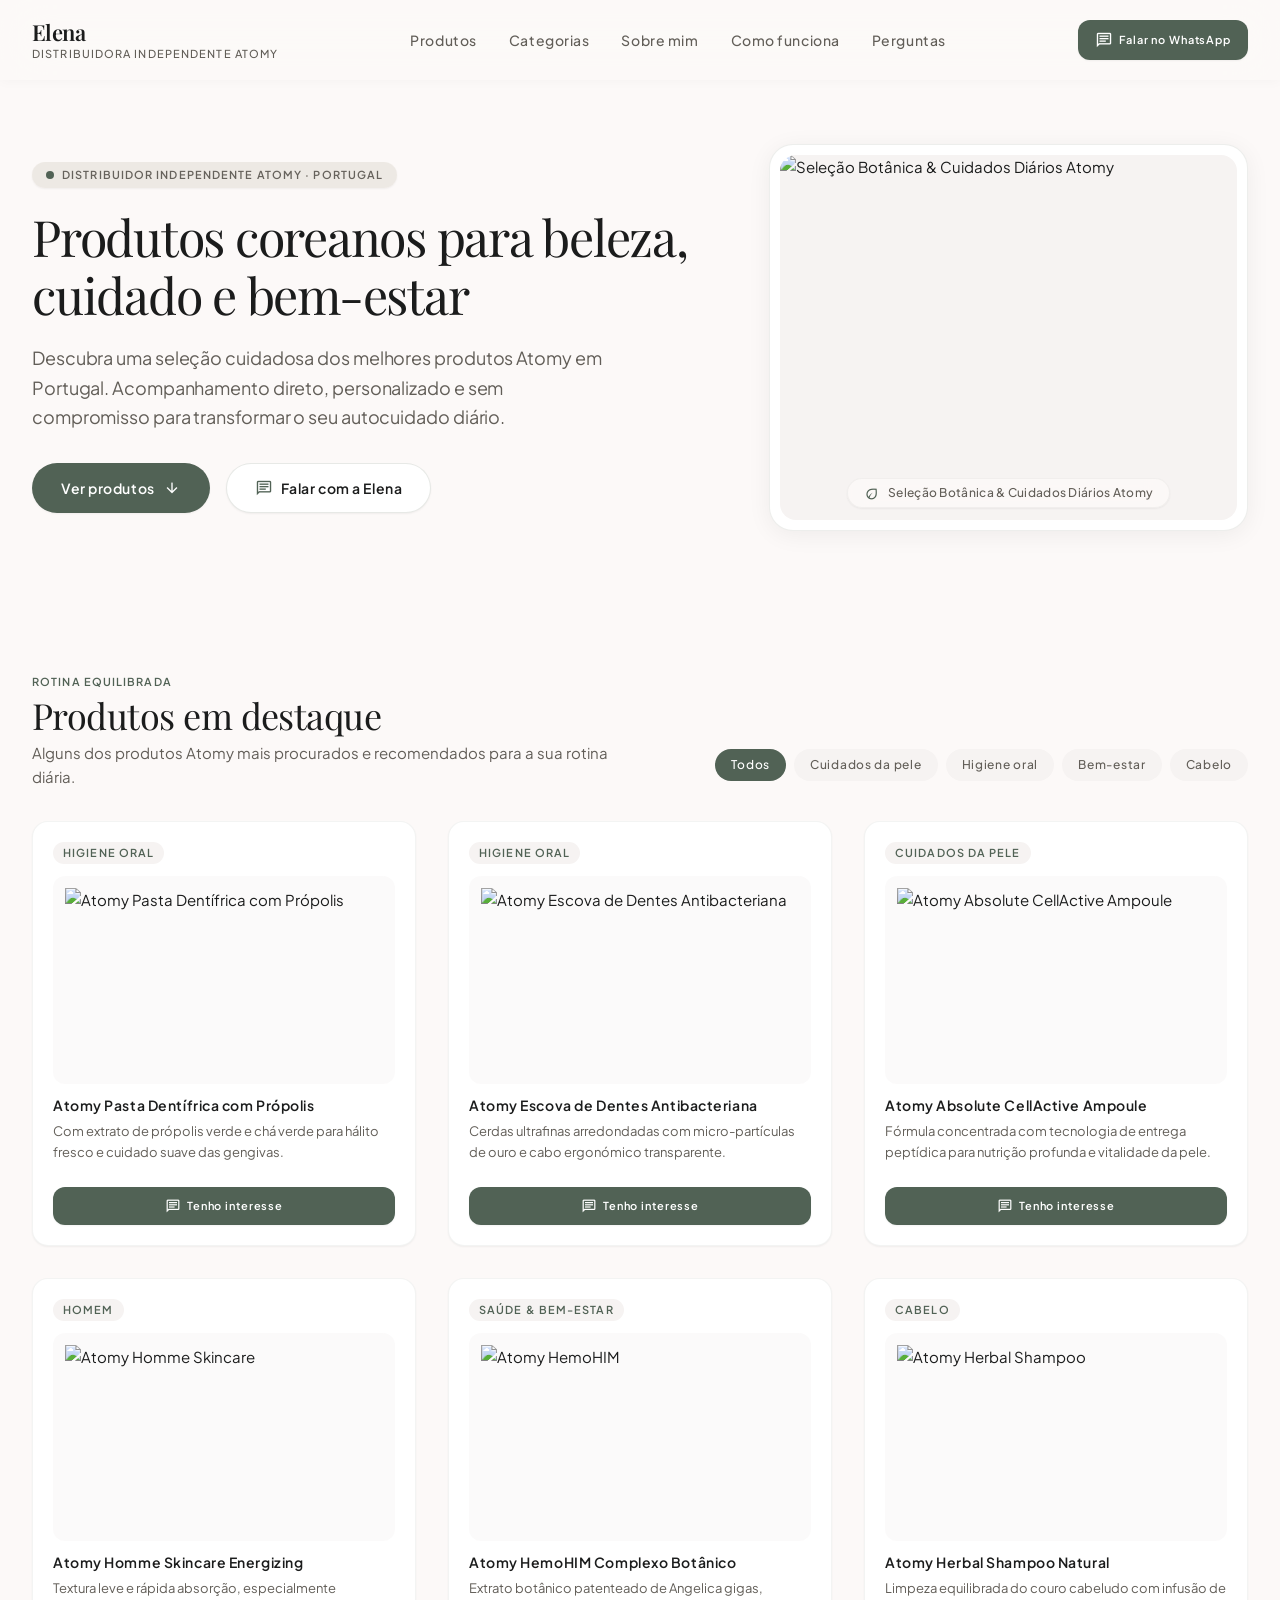
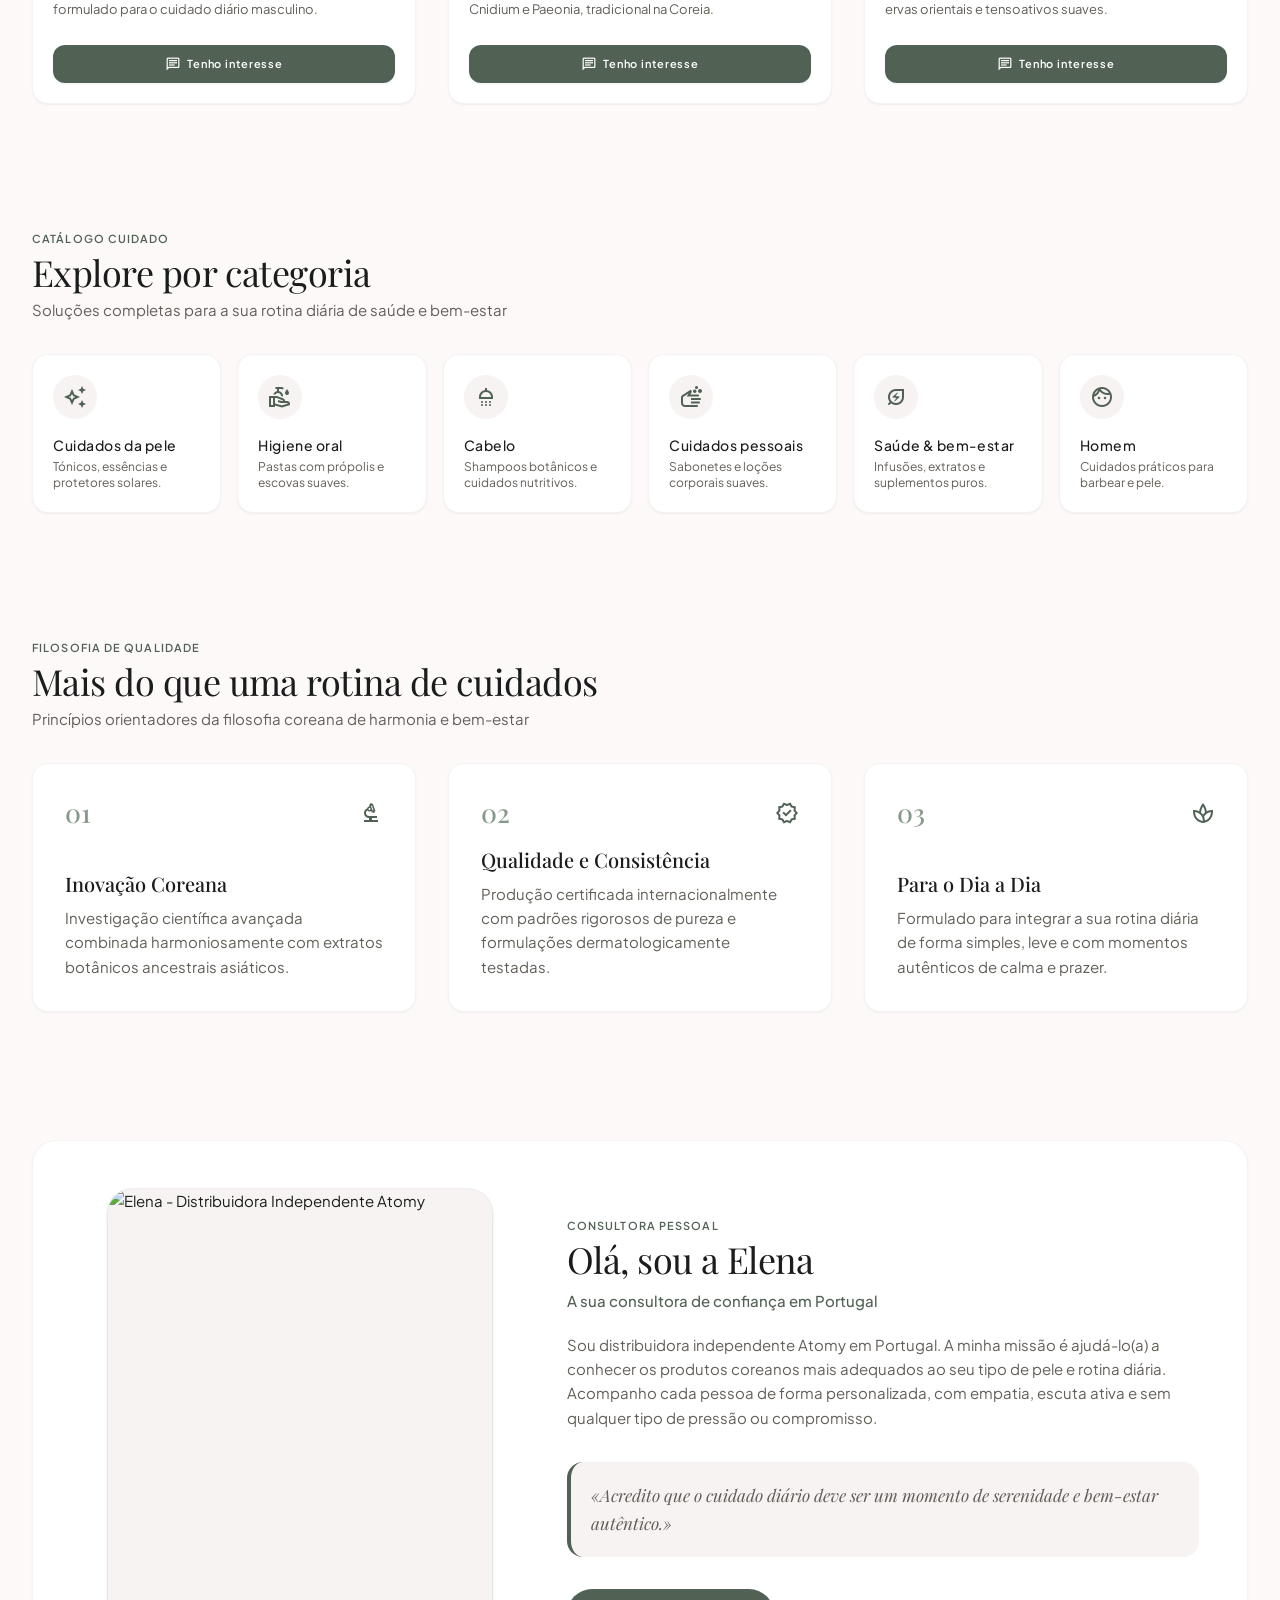
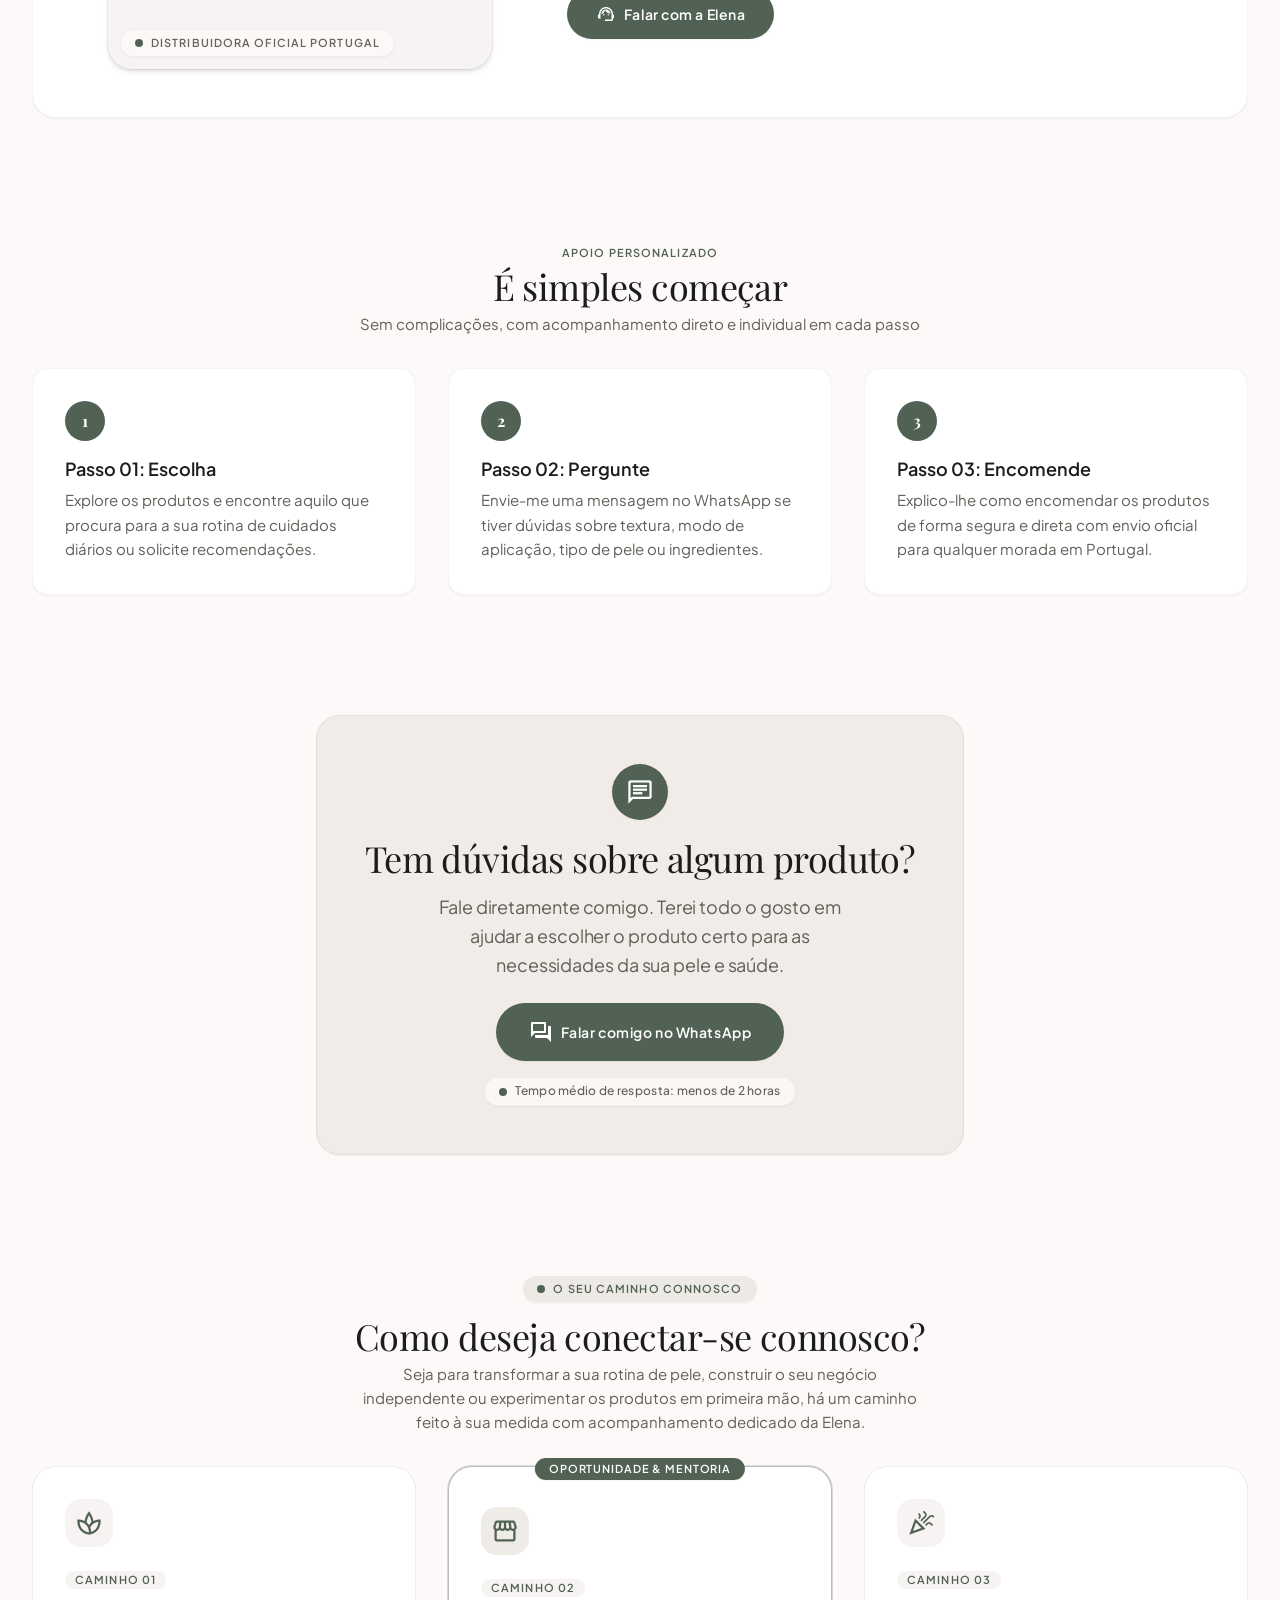
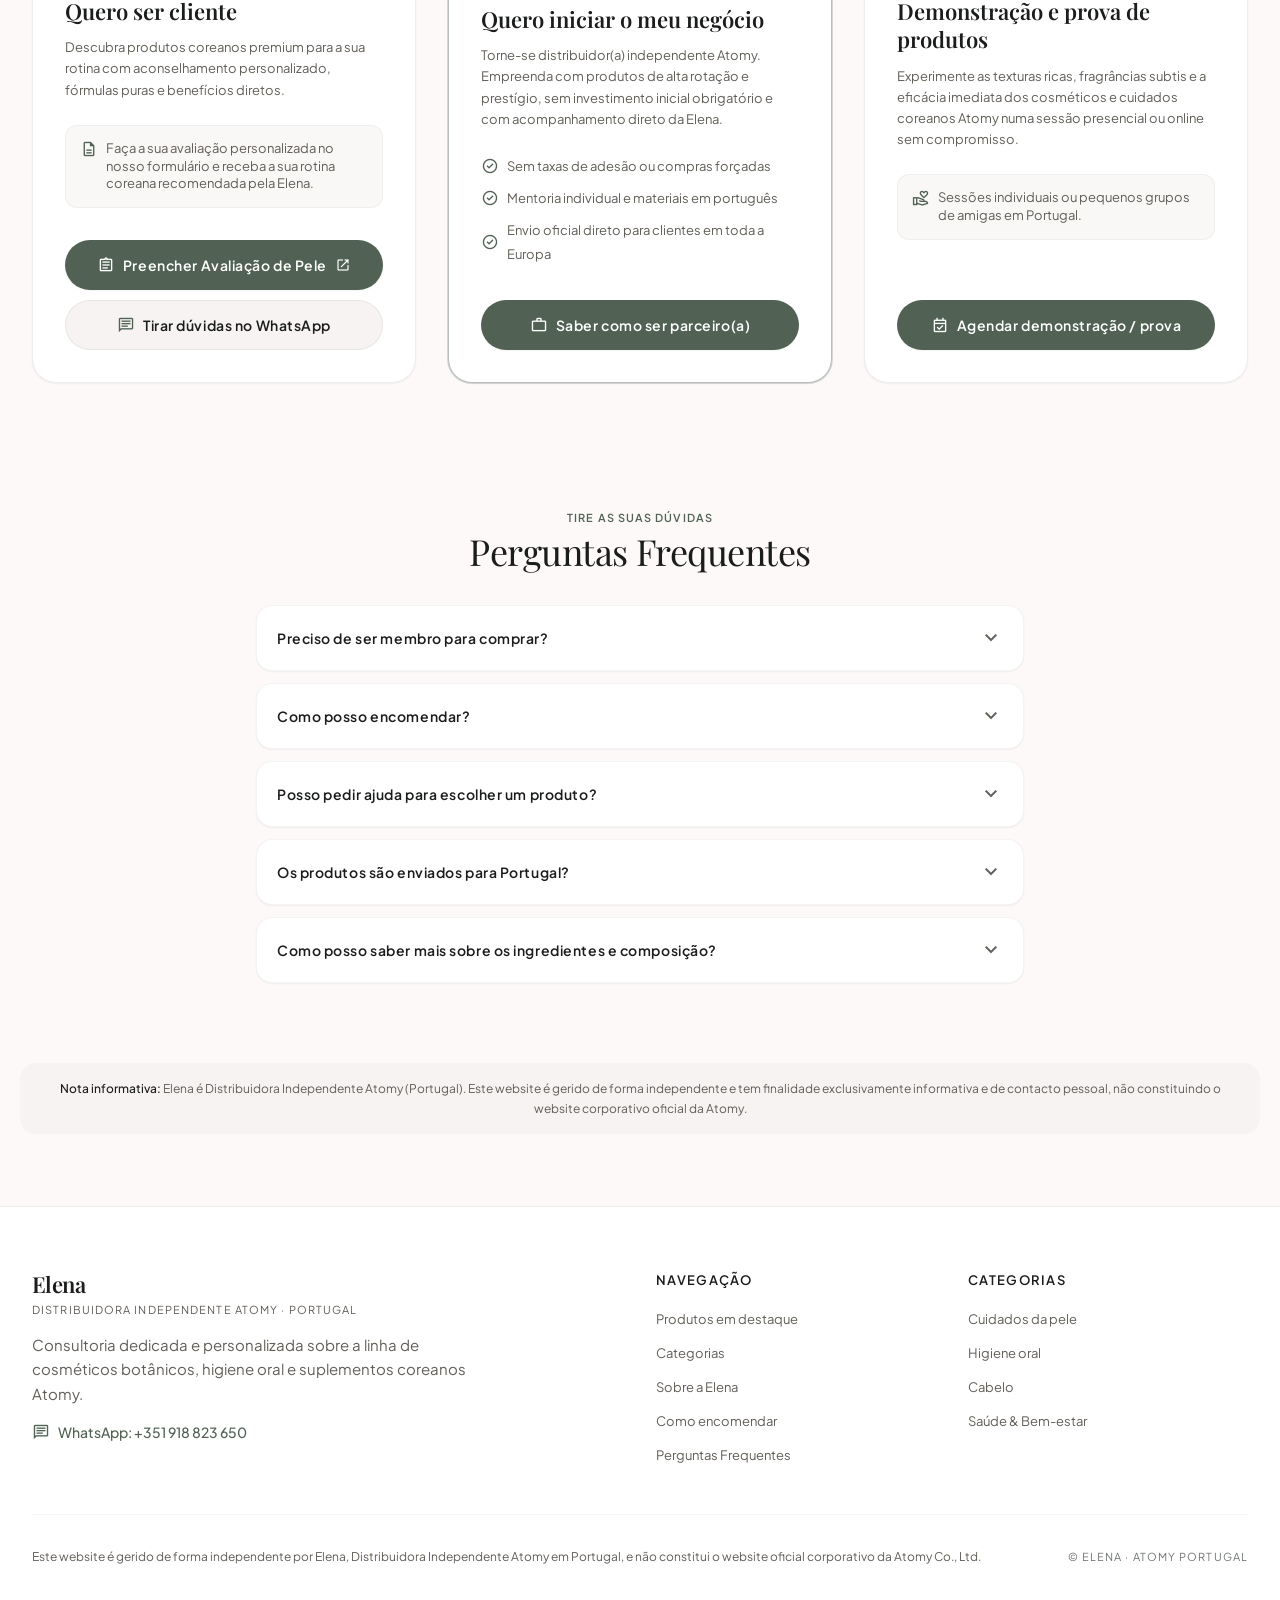
==== index.html @ 568bf14f "Enhance image loading performance by adding loading and decoding attributes to product images" ====
<!DOCTYPE html>
<html lang="pt">
<head>
  <meta charset="utf-8">
  <meta name="viewport" content="width=device-width, initial-scale=1.0, viewport-fit=cover">
  <title>Elena · Distribuidora Independente Atomy Portugal</title>
  <meta name="description" content="Produtos coreanos Atomy em Portugal: beleza, cuidado da pele, higiene oral e bem-estar com acompanhamento pessoal da Elena.">

  <link rel="preconnect" href="https://fonts.googleapis.com">
  <link rel="preconnect" href="https://fonts.gstatic.com" crossorigin>
  <link href="https://fonts.googleapis.com/css2?family=Playfair+Display:ital,wght@0,400;0,500;0,600;1,400&amp;family=Plus+Jakarta+Sans:wght@400;500;600;700&amp;display=swap" rel="stylesheet">
  <link href="https://fonts.googleapis.com/css2?family=Material+Symbols+Outlined:opsz,wght,FILL,GRAD@20..48,100..700,0..1,-50..200" rel="stylesheet">

  <link rel="stylesheet" href="css/styles.css">
</head>
<body>

  <!-- ===================== HEADER ===================== -->
  <header class="site-header pt-safe">
    <div class="site-header__inner">
      <div class="brand">
        <div class="brand__text">
          <span class="brand__name">Elena</span>
          <span class="brand__sub">Distribuidora Independente Atomy</span>
        </div>
      </div>

      <nav class="site-nav" aria-label="Navegação principal">
        <a class="site-nav__link" href="#produtos">Produtos</a>
        <a class="site-nav__link" href="#categorias">Categorias</a>
        <a class="site-nav__link" href="#sobre">Sobre mim</a>
        <a class="site-nav__link" href="#como-funciona">Como funciona</a>
        <a class="site-nav__link" href="#faq">Perguntas</a>
      </nav>

      <div class="header-actions">
        <a class="btn btn--primary btn--sm" data-wa rel="noopener noreferrer" target="_blank" aria-label="WhatsApp Consulta">
          <span class="material-symbols-outlined icon icon--md">chat</span>
          <span class="hide-sm">Falar no WhatsApp</span>
        </a>
      </div>
    </div>
  </header>

  <main class="page">
    <div class="page__body">

      <!-- ===================== HERO ===================== -->
      <section class="section section--hero">
        <div class="hero">
          <div class="hero__content">
            <div class="badge badge--hero">
              <span class="badge__dot badge__dot--pulse"></span>
              <span class="badge__text">Distribuidor Independente Atomy · Portugal</span>
            </div>

            <h1 class="hero__title">Produtos coreanos para beleza, cuidado e bem-estar</h1>

            <p class="hero__lead">Descubra uma seleção cuidadosa dos melhores produtos Atomy em Portugal. Acompanhamento direto, personalizado e sem compromisso para transformar o seu autocuidado diário.</p>

            <div class="hero__actions">
              <a class="btn btn--primary btn--block-sm" href="#produtos">
                <span>Ver produtos</span>
                <span class="material-symbols-outlined icon icon--md">arrow_downward</span>
              </a>
              <a class="btn btn--secondary btn--block-sm" data-wa="Olá Elena, gostaria de saber mais sobre os produtos Atomy." rel="noopener noreferrer" target="_blank">
                <span class="material-symbols-outlined icon icon--md icon--primary">chat</span>
                <span>Falar com a Elena</span>
              </a>
            </div>
          </div>

          <div class="hero__media">
            <div class="hero__frame">
              <div class="hero__image-wrap">
                <img class="hero__img" alt="Seleção Botânica &amp; Cuidados Diários Atomy" src="https://lh3.googleusercontent.com/aida/[base64]" fetchpriority="high" decoding="async">
                <div class="hero__caption">
                  <div class="badge badge--glass badge--px-lg">
                    <span class="badge__text badge__text--plain">
                      <span class="material-symbols-outlined icon icon--sm icon--primary">eco</span>Seleção Botânica &amp; Cuidados Diários Atomy
                    </span>
                  </div>
                </div>
              </div>
            </div>
          </div>
        </div>
      </section>

      <!-- ===================== PRODUTOS EM DESTAQUE ===================== -->
      <section class="section" id="produtos">
        <div class="products__toolbar">
          <div>
            <span class="eyebrow">Rotina Equilibrada</span>
            <h2 class="section-title">Produtos em destaque</h2>
            <p class="section-subtitle">Alguns dos produtos Atomy mais procurados e recomendados para a sua rotina diária.</p>
          </div>
          <div class="filters" role="group" aria-label="Filtrar produtos por categoria">
            <button class="chip is-active" data-filter="all" type="button">Todos</button>
            <button class="chip" data-filter="skincare" type="button">Cuidados da pele</button>
            <button class="chip" data-filter="oral" type="button">Higiene oral</button>
            <button class="chip" data-filter="wellness" type="button">Bem-estar</button>
            <button class="chip" data-filter="hair" type="button">Cabelo</button>
          </div>
        </div>

        <!-- cartões gerados a partir de js/data.js (products) -->
        <div class="products__grid" data-list="products"></div>
      </section>

      <!-- ===================== EXPLORE POR CATEGORIA ===================== -->
      <section class="section" id="categorias">
        <div class="section-header">
          <span class="eyebrow">Catálogo Cuidado</span>
          <h2 class="section-title">Explore por categoria</h2>
          <p class="section-subtitle">Soluções completas para a sua rotina diária de saúde e bem-estar</p>
        </div>

        <div class="categories__grid" data-list="categories"></div>
      </section>

      <!-- ===================== FILOSOFIA DE PRODUTO ===================== -->
      <section class="section">
        <div class="section-header">
          <span class="eyebrow">Filosofia de Qualidade</span>
          <h2 class="section-title">Mais do que uma rotina de cuidados</h2>
          <p class="section-subtitle">Princípios orientadores da filosofia coreana de harmonia e bem-estar</p>
        </div>

        <div class="grid-3" data-list="philosophy"></div>
      </section>

      <!-- ===================== SOBRE A ELENA ===================== -->
      <section class="section" id="sobre">
        <div class="about-card card">
          <div class="about__grid">
            <div class="about__media-col">
              <div class="about__media">
                <img class="about__img" alt="Elena - Distribuidora Independente Atomy" src="https://lh3.googleusercontent.com/aida-public/[base64]" loading="lazy" decoding="async">
                <div class="about__caption">
                  <div class="badge badge--glass">
                    <span class="badge__dot"></span>
                    <span class="badge__text">Distribuidora Oficial Portugal</span>
                  </div>
                </div>
              </div>
            </div>

            <div class="about__content">
              <span class="eyebrow">Consultora Pessoal</span>
              <h2 class="about__name">Olá, sou a Elena</h2>
              <span class="about__role">A sua consultora de confiança em Portugal</span>
              <p class="about__bio">Sou distribuidora independente Atomy em Portugal. A minha missão é ajudá-lo(a) a conhecer os produtos coreanos mais adequados ao seu tipo de pele e rotina diária. Acompanho cada pessoa de forma personalizada, com empatia, escuta ativa e sem qualquer tipo de pressão ou compromisso.</p>

              <div class="about__quote">
                <p>«Acredito que o cuidado diário deve ser um momento de serenidade e bem-estar autêntico.»</p>
              </div>

              <div class="about__actions">
                <a class="btn btn--primary btn--block-sm" data-wa="Olá Elena, gostaria de conversar consigo sobre os produtos Atomy." rel="noopener noreferrer" target="_blank">
                  <span class="material-symbols-outlined icon icon--lg">support_agent</span>
                  <span>Falar com a Elena</span>
                </a>
              </div>
            </div>
          </div>
        </div>
      </section>

      <!-- ===================== COMO FUNCIONA ===================== -->
      <section class="section" id="como-funciona">
        <div class="section-header section-header--center">
          <span class="eyebrow">Apoio Personalizado</span>
          <h2 class="section-title">É simples começar</h2>
          <p class="section-subtitle">Sem complicações, com acompanhamento direto e individual em cada passo</p>
        </div>

        <div class="grid-3" data-list="steps"></div>
      </section>

      <!-- ===================== CTA WHATSAPP ===================== -->
      <section class="section section--cta">
        <div class="cta-card">
          <div class="cta-card__icon"><span class="material-symbols-outlined icon icon--2xl">chat</span></div>
          <h2 class="cta-card__title">Tem dúvidas sobre algum produto?</h2>
          <p class="cta-card__text">Fale diretamente comigo. Terei todo o gosto em ajudar a escolher o produto certo para as necessidades da sua pele e saúde.</p>
          <a class="btn btn--primary btn--lg btn--block-sm cta-card__action" data-wa="Olá Elena, tenho algumas dúvidas sobre os produtos Atomy." rel="noopener noreferrer" target="_blank">
            <span class="material-symbols-outlined icon icon--xl">forum</span>
            <span>Falar comigo no WhatsApp</span>
          </a>
          <div class="badge badge--glass">
            <span class="badge__dot"></span>
            <span class="badge__text badge__text--plain">Tempo médio de resposta: menos de 2 horas</span>
          </div>
        </div>
      </section>

      <!-- ===================== O SEU CAMINHO ===================== -->
      <section class="section" id="caminhos">
        <div class="section-header section-header--center">
          <div class="badge badge--heading badge--primary-text">
            <span class="badge__dot"></span>
            <span class="badge__text">O Seu Caminho Connosco</span>
          </div>
          <h2 class="section-title">Como deseja conectar-se connosco?</h2>
          <p class="section-subtitle">Seja para transformar a sua rotina de pele, construir o seu negócio independente ou experimentar os produtos em primeira mão, há um caminho feito à sua medida com acompanhamento dedicado da Elena.</p>
        </div>

        <div class="grid-3">
          <!-- Caminho 01 -->
          <div class="path-card card">
            <div class="path-card__body">
              <div class="path-card__icon"><span class="material-symbols-outlined icon icon--2xl">spa</span></div>
              <div class="path-card__label"><span>Caminho 01</span></div>
              <h3 class="path-card__title">Quero ser cliente</h3>
              <p class="path-card__desc">Descubra produtos coreanos premium para a sua rotina com aconselhamento personalizado, fórmulas puras e benefícios diretos.</p>
              <div class="path-card__note">
                <p>
                  <span class="material-symbols-outlined icon icon--md icon--primary">description</span>
                  <span>Faça a sua avaliação personalizada no nosso formulário e receba a sua rotina coreana recomendada pela Elena.</span>
                </p>
              </div>
            </div>
            <div class="path-card__actions">
              <a class="btn btn--primary btn--block" href="https://docs.google.com/forms/d/e/1FAIpQLSf6engnh0fewnN0V7FlBbO9dxhaHpAmWq1UK7JElDX5TDmpHg/viewform?usp=dialog" rel="noopener noreferrer" target="_blank">
                <span class="material-symbols-outlined icon icon--md">assignment</span>
                <span>Preencher Avaliação de Pele</span>
                <span class="material-symbols-outlined icon icon--sm">open_in_new</span>
              </a>
              <a class="btn btn--soft btn--block" data-wa="Olá Elena, gostaria de tirar dúvidas sobre a avaliação de pele e produtos Atomy." rel="noopener noreferrer" target="_blank">
                <span class="material-symbols-outlined icon icon--md icon--primary">chat</span>
                <span>Tirar dúvidas no WhatsApp</span>
              </a>
            </div>
          </div>

          <!-- Caminho 02 -->
          <div class="path-card path-card--featured card">
            <div class="path-card__ribbon"><span>Oportunidade &amp; Mentoria</span></div>
            <div class="path-card__body">
              <div class="path-card__icon"><span class="material-symbols-outlined icon icon--2xl">storefront</span></div>
              <div class="path-card__label"><span>Caminho 02</span></div>
              <h3 class="path-card__title">Quero iniciar o meu negócio</h3>
              <p class="path-card__desc">Torne-se distribuidor(a) independente Atomy. Empreenda com produtos de alta rotação e prestígio, sem investimento inicial obrigatório e com acompanhamento direto da Elena.</p>
              <ul class="path-card__list">
                <li><span class="material-symbols-outlined icon icon--md icon--primary">check_circle</span><span>Sem taxas de adesão ou compras forçadas</span></li>
                <li><span class="material-symbols-outlined icon icon--md icon--primary">check_circle</span><span>Mentoria individual e materiais em português</span></li>
                <li><span class="material-symbols-outlined icon icon--md icon--primary">check_circle</span><span>Envio oficial direto para clientes em toda a Europa</span></li>
              </ul>
            </div>
            <div class="path-card__actions">
              <a class="btn btn--primary btn--block" data-wa="Olá Elena, tenho interesse em saber como iniciar o meu negócio como parceiro(a) independente Atomy." rel="noopener noreferrer" target="_blank">
                <span class="material-symbols-outlined icon icon--md">work</span>
                <span>Saber como ser parceiro(a)</span>
              </a>
            </div>
          </div>

          <!-- Caminho 03 -->
          <div class="path-card card">
            <div class="path-card__body">
              <div class="path-card__icon"><span class="material-symbols-outlined icon icon--2xl">celebration</span></div>
              <div class="path-card__label"><span>Caminho 03</span></div>
              <h3 class="path-card__title">Demonstração e prova de produtos</h3>
              <p class="path-card__desc">Experimente as texturas ricas, fragrâncias subtis e a eficácia imediata dos cosméticos e cuidados coreanos Atomy numa sessão presencial ou online sem compromisso.</p>
              <div class="path-card__note">
                <p>
                  <span class="material-symbols-outlined icon icon--md icon--primary">volunteer_activism</span>
                  <span>Sessões individuais ou pequenos grupos de amigas em Portugal.</span>
                </p>
              </div>
            </div>
            <div class="path-card__actions">
              <a class="btn btn--primary btn--block" data-wa="Olá Elena, gostaria de agendar uma demonstração/prova de produtos Atomy." rel="noopener noreferrer" target="_blank">
                <span class="material-symbols-outlined icon icon--md">event_available</span>
                <span>Agendar demonstração / prova</span>
              </a>
            </div>
          </div>
        </div>
      </section>

      <!-- ===================== PERGUNTAS FREQUENTES ===================== -->
      <section class="section section--faq" id="faq">
        <div class="faq-inner">
          <div class="section-header section-header--center">
            <span class="eyebrow">Tire as suas Dúvidas</span>
            <h2 class="section-title">Perguntas Frequentes</h2>
          </div>

          <!-- perguntas geradas a partir de js/data.js (faqs) -->
          <div class="faq-list" data-list="faqs"></div>
        </div>
      </section>

      <!-- ===================== NOTA LEGAL ===================== -->
      <section class="section--disclaimer">
        <div class="disclaimer">
          <p><strong>Nota informativa:</strong> Elena é Distribuidora Independente Atomy (Portugal). Este website é gerido de forma independente e tem finalidade exclusivamente informativa e de contacto pessoal, não constituindo o website corporativo oficial da Atomy.</p>
        </div>
      </section>

    </div>

    <!-- ===================== FOOTER ===================== -->
    <footer class="site-footer">
      <div class="site-footer__inner">
        <div class="footer__grid">
          <div class="footer__brand">
            <span class="footer__name">Elena</span>
            <span class="footer__tag">Distribuidora Independente Atomy · Portugal</span>
            <p class="footer__about">Consultoria dedicada e personalizada sobre a linha de cosméticos botânicos, higiene oral e suplementos coreanos Atomy.</p>
            <a class="footer__whatsapp" data-wa rel="noopener noreferrer" target="_blank">
              <span class="material-symbols-outlined icon icon--md">chat</span>
              <span>WhatsApp: <span data-phone></span></span>
            </a>
          </div>

          <div>
            <h4 class="footer__col-title">Navegação</h4>
            <ul class="footer__links">
              <li><a href="#produtos">Produtos em destaque</a></li>
              <li><a href="#categorias">Categorias</a></li>
              <li><a href="#sobre">Sobre a Elena</a></li>
              <li><a href="#como-funciona">Como encomendar</a></li>
              <li><a href="#faq">Perguntas Frequentes</a></li>
            </ul>
          </div>

          <div>
            <h4 class="footer__col-title">Categorias</h4>
            <ul class="footer__links">
              <li><a href="#produtos">Cuidados da pele</a></li>
              <li><a href="#produtos">Higiene oral</a></li>
              <li><a href="#produtos">Cabelo</a></li>
              <li><a href="#produtos">Saúde &amp; Bem-estar</a></li>
            </ul>
          </div>
        </div>

        <div class="footer__bottom">
          <p class="footer__legal">Este website é gerido de forma independente por Elena, Distribuidora Independente Atomy em Portugal, e não constitui o website oficial corporativo da Atomy Co., Ltd.</p>
          <p class="footer__copyright">© Elena · Atomy Portugal</p>
        </div>
      </div>
    </footer>
  </main>

  <script src="js/data.js"></script>
  <script src="js/render.js"></script>
</body>
</html>
---- css/styles.css ----
/* ==========================================================================
   Elena · Atomy landing page — all styles.
   Tokens · base/reset · layout · components · sections.
   Uses native CSS nesting: child rules are descendants of their block, and
   `&` refers to the block itself (states, media overrides).
   ========================================================================== */

/* ==========================================================================
   1. Tokens
   ========================================================================== */
:root {
  /* Colors */
  --surface: #fcf9f8;
  --surface-container-lowest: #ffffff;
  --surface-container-low: #f6f3f2;
  --surface-container-high: #eae7e7;
  --on-surface: #1b1c1c;
  --outline: #737873;
  --outline-variant: #c3c8c1;

  --primary: #516255;
  --on-primary: #ffffff;
  --primary-container: #87998a;
  --primary-fixed: #d4e7d6;
  --on-primary-fixed: #0f1f14;

  --secondary: #625e58;
  --on-secondary-container: #66625c;
  --secondary-container: #e5dfd7;

  /* Borders: soft = card outlines, base = frames, strong = inputs/buttons */
  --border-soft: 1px solid color-mix(in srgb, var(--outline-variant) 20%, transparent);
  --border: 1px solid color-mix(in srgb, var(--outline-variant) 30%, transparent);
  --border-strong: 1px solid color-mix(in srgb, var(--outline-variant) 40%, transparent);

  /* Fonts */
  --font-headline: "Playfair Display", ui-serif, Georgia, serif;
  --font-body: "Plus Jakarta Sans", ui-sans-serif, system-ui, sans-serif;

  /* Type scale (font shorthand: weight size/line-height family) */
  --type-headline-lg: 400 36px/44px var(--font-headline);
  --type-headline-md: 500 26px/34px var(--font-headline);
  --type-headline-sm: 500 20px/28px var(--font-headline);
  --type-body-lg: 400 18px/28px var(--font-body);
  --type-body-md: 400 15px/24px var(--font-body);
  --type-body-sm: 400 13px/20px var(--font-body);
  --type-label-lg: 600 14px/20px var(--font-body);
  --type-label-md: 500 12px/16px var(--font-body);
  --type-label-sm: 600 11px/14px var(--font-body);

  /* Spacing */
  --space-xs: 0.25rem;
  --space-sm: 0.5rem;
  --space-md: 1rem;
  --space-xl: 3rem;
  --gutter: 1.5rem;
  --gutter-mobile: 1rem;
  --margin-mobile: 1.25rem;

  /* Radii */
  --radius-md: 0.75rem;
  --radius-lg: 1rem;
  --radius-xl: 1.5rem;
  --radius-full: 9999px;

  /* Elevation */
  --shadow-sm: 0 1px 2px 0 rgb(0 0 0 / 0.05);
  --shadow-md: 0 4px 6px -1px rgb(0 0 0 / 0.1), 0 2px 4px -2px rgb(0 0 0 / 0.1);
  --shadow-header: 0 1px 12px rgb(0 0 0 / 0.03);
  --shadow-media: 0 4px 24px rgb(0 0 0 / 0.06);

  /* Layout */
  --container-max: 80rem;
  --header-height: 5rem;
}

/* ==========================================================================
   2. Base / reset
   ========================================================================== */
*,
*::before,
*::after {
  box-sizing: border-box;
  border-width: 0;
  border-style: solid;
  border-color: currentColor;
}

html {
  height: 100%;
  -webkit-text-size-adjust: 100%;
  font-family: var(--font-body);
  line-height: 1.5;
  -webkit-tap-highlight-color: transparent;
}

body {
  width: 100%;
  min-height: 100%;
  margin: 0;
  display: flex;
  flex-direction: column;
  background-color: var(--surface);
  color: var(--on-surface);
  font: var(--type-body-md);
  -webkit-font-smoothing: antialiased;
  -moz-osx-font-smoothing: grayscale;
  overscroll-behavior-y: none;

  ::selection {
    background-color: var(--primary-fixed);
    color: var(--on-primary-fixed);
  }
}

h1, h2, h3, h4, h5, h6 {
  margin: 0;
  font-size: inherit;
  font-weight: inherit;
  line-height: inherit;
}

p, figure, blockquote, dl, dd, ul, ol {
  margin: 0;
}

ul, ol {
  padding: 0;
  list-style: none;
}

img, svg, video {
  display: block;
  max-width: 100%;
  height: auto;
}

a {
  color: inherit;
  text-decoration: none;
}

button, input, select, textarea {
  margin: 0;
  font: inherit;
  color: inherit;
}

button {
  padding: 0;
  background: transparent;
  border: 0;
  cursor: pointer;
}

summary {
  list-style: none;

  &::-webkit-details-marker {
    display: none;
  }
}

[hidden] {
  display: none !important;
}

::-webkit-scrollbar {
  display: none;
}

.pt-safe {
  padding-top: env(safe-area-inset-top, 0px);
}

.sr-only {
  position: absolute;
  width: 1px;
  height: 1px;
  padding: 0;
  margin: -1px;
  overflow: hidden;
  clip: rect(0, 0, 0, 0);
  white-space: nowrap;
  border: 0;
}

:focus-visible {
  outline: 2px solid var(--primary);
  outline-offset: 2px;
}

@media (prefers-reduced-motion: reduce) {
  *,
  *::before,
  *::after {
    animation-duration: 0.001ms !important;
    animation-iteration-count: 1 !important;
    transition-duration: 0.001ms !important;
  }
}

/* ==========================================================================
   3. Shared card surface
   Components (`product-card`, `category-card`, …) add their own padding,
   radius or layout and inherit border, background and shadow from here.
   ========================================================================== */
.card {
  padding: 1.5rem;
  border: var(--border-soft);
  border-radius: var(--radius-lg);
  background-color: var(--surface-container-lowest);
  box-shadow: var(--shadow-sm);
}

/* ==========================================================================
   4. Page shell
   ========================================================================== */
.page {
  position: relative;
  display: flex;
  flex: 1;
  flex-direction: column;
  width: 100%;
  padding-top: var(--header-height);
  background-color: var(--surface);
}

.page__body {
  display: flex;
  flex-direction: column;
  width: 100%;
  color: var(--on-surface);
}

.section {
  display: flex;
  flex-direction: column;
  width: 100%;
  max-width: var(--container-max);
  margin-inline: auto;
  padding-inline: var(--gutter-mobile);
  padding-block: var(--space-xl);

  @media (min-width: 640px) {
    padding-inline: var(--gutter);
  }

  @media (min-width: 768px) {
    padding-block: 4rem;
  }

  @media (min-width: 1024px) {
    padding-inline: 2rem;
  }
}

.section--hero {
  padding-top: 2rem;

  @media (min-width: 768px) {
    padding-top: 4rem;
    padding-bottom: 5rem;
  }
}

.section--cta,
.section--faq {
  padding-block: 2.5rem;

  @media (min-width: 768px) {
    padding-block: 3.5rem;
  }
}

.section--faq {
  @media (min-width: 768px) {
    padding-block: 4rem;
  }
}

.section--disclaimer {
  display: block;
  max-width: none;
  padding: var(--space-md) var(--margin-mobile) var(--space-sm);
}

/* ==========================================================================
   5. Site header
   ========================================================================== */
.site-header {
  position: fixed;
  top: 0;
  inset-inline: 0;
  z-index: 50;
  width: 100%;
  background-color: color-mix(in srgb, var(--surface) 85%, transparent);
  -webkit-backdrop-filter: blur(24px);
  backdrop-filter: blur(24px);
  box-shadow: var(--shadow-header);

  .site-header__inner {
    display: flex;
    align-items: center;
    justify-content: space-between;
    gap: var(--space-md);
    width: 100%;
    max-width: var(--container-max);
    height: var(--header-height);
    margin-inline: auto;
    padding-inline: var(--gutter-mobile);

    @media (min-width: 640px) {
      padding-inline: var(--gutter);
    }

    @media (min-width: 1024px) {
      padding-inline: 2rem;
    }
  }
}

.brand {
  display: flex;
  align-items: center;
  gap: 0.75rem;
  min-width: 0;

  .brand__text {
    display: flex;
    flex-direction: column;
    min-width: 0;
  }

  .brand__name {
    color: var(--on-surface);
    font-family: var(--font-headline);
    font-size: 22px;
    line-height: 1.25;
    font-weight: 600;
    letter-spacing: -0.025em;
  }

  .brand__sub {
    color: var(--secondary);
    font-size: 11px;
    line-height: 14px;
    font-weight: 500;
    letter-spacing: 0.1em;
    text-transform: uppercase;
    white-space: nowrap;
  }
}

.site-nav {
  display: none;
  align-items: center;
  gap: 2rem;

  @media (min-width: 768px) {
    display: flex;
  }

  .site-nav__link {
    color: var(--secondary);
    font-size: 14px;
    line-height: 20px;
    font-weight: 500;
    letter-spacing: 0.04em;
    transition: color 0.15s ease;

    &:hover {
      color: var(--primary);
    }
  }
}

.header-actions {
  display: flex;
  align-items: center;
  gap: 0.75rem;
  flex-shrink: 0;
}

.hide-sm {
  display: none;

  @media (min-width: 640px) {
    display: inline;
  }
}

/* ==========================================================================
   6. Site footer
   ========================================================================== */
.site-footer {
  margin-top: 4rem;
  background-color: var(--surface-container-lowest);
  border-top: var(--border);

  .site-footer__inner {
    width: 100%;
    max-width: var(--container-max);
    margin-inline: auto;
    padding: 3rem var(--gutter-mobile);

    @media (min-width: 640px) {
      padding-inline: var(--gutter);
    }

    @media (min-width: 768px) {
      padding-block: 4rem;
    }

    @media (min-width: 1024px) {
      padding-inline: 2rem;
    }
  }

  .footer__grid {
    display: grid;
    grid-template-columns: 1fr;
    gap: 2rem;
    margin-bottom: 3rem;

    @media (min-width: 768px) {
      grid-template-columns: repeat(4, 1fr);
    }
  }

  .footer__brand {
    display: flex;
    flex-direction: column;
    align-items: flex-start;

    @media (min-width: 768px) {
      grid-column: span 2;
    }
  }

  .footer__name {
    margin-bottom: var(--space-xs);
    color: var(--on-surface);
    font-family: var(--font-headline);
    font-size: 22px;
    line-height: 1.25;
    font-weight: 600;
    letter-spacing: -0.025em;
  }

  .footer__tag {
    margin-bottom: var(--space-md);
    color: var(--secondary);
    font-size: 11px;
    line-height: 14px;
    letter-spacing: 0.1em;
    text-transform: uppercase;
  }

  .footer__about {
    max-width: 28rem;
    margin-bottom: var(--space-md);
    color: var(--secondary);
    font: var(--type-body-md);
    line-height: 1.625;
  }

  .footer__whatsapp {
    display: inline-flex;
    align-items: center;
    gap: var(--space-sm);
    color: var(--primary);
    font-size: 14px;
    line-height: 20px;
    font-weight: 500;

    &:hover {
      text-decoration: underline;
    }
  }

  .footer__col-title {
    margin-bottom: var(--space-md);
    color: var(--on-surface);
    font-size: 13px;
    line-height: 1.4;
    font-weight: 600;
    letter-spacing: 0.1em;
    text-transform: uppercase;
  }

  .footer__links {
    display: flex;
    flex-direction: column;
    gap: 0.625rem;

    a {
      color: var(--secondary);
      font-size: 13px;
      line-height: 20px;
      transition: color 0.15s ease;

      &:hover {
        color: var(--primary);
      }
    }
  }

  .footer__bottom {
    display: flex;
    flex-direction: column;
    align-items: center;
    justify-content: space-between;
    gap: var(--space-md);
    padding-top: 2rem;
    border-top: var(--border-soft);
    text-align: center;

    @media (min-width: 768px) {
      flex-direction: row;
      text-align: left;
    }
  }

  .footer__legal {
    color: var(--secondary);
    font-size: 12px;
    line-height: 20px;
  }

  .footer__copyright {
    flex-shrink: 0;
    color: var(--outline);
    font-size: 11px;
    line-height: 14px;
    letter-spacing: 0.1em;
    text-transform: uppercase;
  }
}

/* ==========================================================================
   7. Typography helpers
   ========================================================================== */
.eyebrow {
  display: block;
  margin-bottom: var(--space-xs);
  font: var(--type-label-sm);
  letter-spacing: 0.1em;
  text-transform: uppercase;
  color: var(--primary);
}

.section-header {
  margin-bottom: 2rem;
}

.section-header--center {
  max-width: 48rem;
  margin-inline: auto;
  text-align: center;

  .section-subtitle {
    margin-inline: auto;
  }
}

.section-title {
  font: var(--type-headline-md);
  color: var(--on-surface);

  @media (min-width: 768px) {
    font: var(--type-headline-lg);
    letter-spacing: -0.015em;
  }
}

.section-subtitle {
  max-width: 36rem;
  margin-top: var(--space-xs);
  font: var(--type-body-md);
  color: var(--secondary);
}

/* ==========================================================================
   8. Icons
   ========================================================================== */
.icon {
  display: inline-block;
  flex-shrink: 0;
  font-size: 1.5rem;
  line-height: 1;
  vertical-align: middle;
}

.icon--primary {
  color: var(--primary);
}

.icon--sm { font-size: 1rem; }
.icon--md { font-size: 1.125rem; }
.icon--lg { font-size: 1.25rem; }
.icon--xl { font-size: 1.5rem; }
.icon--2xl { font-size: 1.75rem; }

/* ==========================================================================
   9. Buttons
   Tones: --primary/--secondary/--soft/--quiet. Sizes: default, --sm, --lg.
   Widths: --block, --block-sm.
   ========================================================================== */
.btn {
  display: inline-flex;
  align-items: center;
  justify-content: center;
  gap: var(--space-sm);
  padding: 0.875rem 1.75rem;
  border: 1px solid transparent;
  border-radius: var(--radius-full);
  box-shadow: var(--shadow-sm);
  font: var(--type-label-lg);
  letter-spacing: 0.04em;
  text-align: center;
  cursor: pointer;
  transition: background-color 0.15s ease, color 0.15s ease, transform 0.15s ease,
    box-shadow 0.15s ease;

  &:active {
    transform: scale(0.95);
  }
}

.btn--primary {
  background-color: var(--primary);
  color: var(--on-primary);

  &:hover {
    background-color: var(--primary-container);
  }
}

.btn--secondary {
  background-color: var(--surface-container-lowest);
  color: var(--on-surface);
  border: var(--border-strong);

  &:hover {
    background-color: var(--surface-container-low);
  }
}

.btn--soft {
  background-color: var(--surface-container-low);
  color: var(--on-surface);
  border-color: color-mix(in srgb, var(--outline-variant) 30%, transparent);
  box-shadow: none;

  &:hover {
    background-color: var(--surface-container-high);
  }
}

.btn--quiet {
  padding: 0.625rem 1rem;
  background-color: transparent;
  color: var(--secondary);
  box-shadow: none;
  font: var(--type-label-md);

  &:hover {
    background-color: var(--surface-container-low);
  }
}

.btn--sm {
  gap: 0.375rem;
  padding: 0.625rem 1rem;
  border-radius: var(--radius-md);
  font: var(--type-label-sm);
  letter-spacing: 0.08em;
}

.btn--lg {
  padding: 1rem 2rem;
}

.btn--block {
  width: 100%;
}

.btn--block-sm {
  width: 100%;

  @media (min-width: 640px) {
    width: auto;
  }
}

/* ==========================================================================
   10. Chips (filters)
   ========================================================================== */
.chip {
  display: inline-flex;
  align-items: center;
  flex-shrink: 0;
  padding: var(--space-sm) var(--space-md);
  border-radius: var(--radius-full);
  background-color: var(--surface-container-low);
  color: var(--secondary);
  font: var(--type-label-md);
  letter-spacing: 0.06em;
  cursor: pointer;
  transition: background-color 0.15s ease, color 0.15s ease;

  &:hover {
    background-color: var(--surface-container-high);
  }

  &.is-active {
    background-color: var(--primary);
    color: var(--on-primary);
  }
}

/* ==========================================================================
   11. Badges
   ========================================================================== */
.badge {
  display: inline-flex;
  align-items: center;
  gap: var(--space-sm);
  padding: 0.375rem 0.875rem;
  border-radius: var(--radius-full);
  background-color: color-mix(in srgb, var(--secondary-container) 60%, transparent);
  color: var(--secondary);
  box-shadow: var(--shadow-sm);

  .badge__dot {
    width: 0.5rem;
    height: 0.5rem;
    flex-shrink: 0;
    border-radius: var(--radius-full);
    background-color: var(--primary);

    &.badge__dot--pulse {
      animation: badge-pulse 2s cubic-bezier(0.4, 0, 0.6, 1) infinite;
    }
  }

  .badge__text {
    font: var(--type-label-sm);
    letter-spacing: 0.1em;
    text-transform: uppercase;
    color: var(--on-secondary-container);
  }

  .badge__text--plain {
    display: inline-flex;
    align-items: center;
    gap: var(--space-sm);
    font-size: 12px;
    line-height: 1.2;
    font-weight: 500;
    letter-spacing: 0.025em;
    text-transform: none;
    color: var(--secondary);
  }
}

.badge--hero {
  margin-bottom: 1.25rem;
}

.badge--heading {
  margin-bottom: 0.75rem;
}

.badge--primary-text .badge__text {
  color: var(--primary);
}

.badge--glass {
  background-color: color-mix(in srgb, var(--surface) 90%, transparent);
  border: var(--border-soft);
  -webkit-backdrop-filter: blur(12px);
  backdrop-filter: blur(12px);
}

.badge--px-lg {
  padding-inline: var(--space-md);
}

@keyframes badge-pulse {
  0%,
  100% { opacity: 1; }
  50% { opacity: 0.5; }
}

/* ==========================================================================
   12. Products
   ========================================================================== */
.products__toolbar {
  display: flex;
  flex-direction: column;
  gap: var(--space-md);
  margin-bottom: 2rem;

  @media (min-width: 768px) {
    flex-direction: row;
    align-items: flex-end;
    justify-content: space-between;
  }
}

.filters {
  display: flex;
  align-items: center;
  gap: var(--space-sm);
  padding-bottom: var(--space-sm);
  overflow-x: auto;
  scrollbar-width: none;
}

.products__grid {
  display: grid;
  grid-template-columns: repeat(2, 1fr);
  gap: var(--space-md);

  @media (min-width: 768px) {
    grid-template-columns: repeat(3, 1fr);
    gap: 1.5rem;
  }

  @media (min-width: 1024px) {
    gap: 2rem;
  }
}

.product-card {
  display: flex;
  flex-direction: column;
  justify-content: space-between;
  padding: var(--space-md);
  transition: box-shadow 0.15s ease;

  &:hover {
    box-shadow: var(--shadow-md);
  }

  .product-card__head {
    display: flex;
    flex-direction: column;
  }

  .product-card__tag-row {
    display: flex;
    align-items: center;
    justify-content: space-between;
    margin-bottom: 0.75rem;
  }

  .product-card__tag {
    padding: 0.25rem 0.625rem;
    border-radius: var(--radius-full);
    background-color: var(--surface-container-low);
    color: var(--primary);
    font: var(--type-label-sm);
    letter-spacing: 0.1em;
    text-transform: uppercase;
  }

  .product-card__media {
    position: relative;
    margin-bottom: 0.75rem;
  }

  .product-card__img {
    width: 100%;
    height: 11rem;
    padding: 0.75rem;
    border-radius: var(--radius-md);
    background-color: color-mix(in srgb, var(--surface-container-low) 40%, transparent);
    object-fit: contain;
  }

  .product-card__title {
    display: -webkit-box;
    overflow: hidden;
    margin-bottom: 0.375rem;
    color: var(--on-surface);
    font: var(--type-label-lg);
    line-height: 1.35;
    letter-spacing: 0.04em;
    -webkit-box-orient: vertical;
    -webkit-line-clamp: 2;
  }

  .product-card__desc {
    display: -webkit-box;
    overflow: hidden;
    margin-bottom: var(--space-md);
    color: var(--secondary);
    font: var(--type-body-sm);
    line-height: 1.625;
    -webkit-box-orient: vertical;
    -webkit-line-clamp: 3;
  }

  .product-card__cta {
    display: flex;
    flex-direction: column;
    padding-top: var(--space-sm);
  }

  @media (min-width: 768px) {
    padding: 1.25rem;

    .product-card__img {
      height: 13rem;
    }
  }
}

/* ==========================================================================
   13. Category cards
   ========================================================================== */
.categories__grid {
  display: grid;
  grid-template-columns: repeat(2, 1fr);
  gap: 0.75rem;

  @media (min-width: 640px) {
    grid-template-columns: repeat(3, 1fr);
  }

  @media (min-width: 768px) {
    gap: var(--space-md);
  }

  @media (min-width: 1024px) {
    grid-template-columns: repeat(6, 1fr);
  }
}

.category-card {
  display: flex;
  flex-direction: column;
  justify-content: space-between;
  padding: 1.25rem;
  transition: background-color 0.15s ease, border-color 0.15s ease;

  &:hover {
    background-color: var(--surface-container-low);
    border-color: var(--primary-container);

    .category-card__icon {
      background-color: color-mix(in srgb, var(--primary-container) 20%, transparent);
    }
  }

  .category-card__icon {
    display: flex;
    align-items: center;
    justify-content: center;
    width: 2.75rem;
    height: 2.75rem;
    margin-bottom: var(--space-md);
    border-radius: var(--radius-full);
    background-color: var(--surface-container-low);
    color: var(--primary);
    transition: background-color 0.15s ease;
  }

  .category-card__title {
    margin-bottom: var(--space-xs);
    color: var(--on-surface);
    font: var(--type-label-lg);
    font-weight: 500;
    letter-spacing: 0.04em;
  }

  .category-card__desc {
    color: var(--secondary);
    font-size: 12px;
    line-height: 1.375;
  }
}

/* ==========================================================================
   14. Shared 3-column grid
   ========================================================================== */
.grid-3 {
  display: grid;
  grid-template-columns: 1fr;
  gap: 1.5rem;

  @media (min-width: 768px) {
    grid-template-columns: repeat(3, 1fr);
  }

  @media (min-width: 1024px) {
    gap: 2rem;
  }
}

/* ==========================================================================
   15. Hero
   ========================================================================== */
.hero {
  display: grid;
  grid-template-columns: 1fr;
  gap: 2rem;
  align-items: center;

  @media (min-width: 768px) {
    grid-template-columns: repeat(12, 1fr);
    gap: 3rem;
  }

  .hero__content {
    display: flex;
    flex-direction: column;
    align-items: flex-start;
    text-align: left;

    @media (min-width: 768px) {
      grid-column: span 7;
    }
  }

  .hero__title {
    margin-bottom: 1.25rem;
    color: var(--on-surface);
    font-family: var(--font-headline);
    font-size: 32px;
    line-height: 1.15;
    font-weight: 400;
    letter-spacing: -0.025em;

    @media (min-width: 640px) {
      font-size: 40px;
    }

    @media (min-width: 768px) {
      font-size: 50px;
    }
  }

  .hero__lead {
    max-width: 36rem;
    margin-bottom: 2rem;
    color: var(--secondary);
    font: var(--type-body-lg);
    line-height: 1.625;
    letter-spacing: -0.005em;
  }

  .hero__actions {
    display: flex;
    flex-direction: column;
    align-items: center;
    gap: var(--space-md);
    width: 100%;

    @media (min-width: 640px) {
      flex-direction: row;
      width: auto;
    }
  }

  .hero__media {
    position: relative;
    width: 100%;

    @media (min-width: 768px) {
      grid-column: span 5;
    }
  }

  .hero__frame {
    position: relative;
    padding: 0.625rem;
    border: var(--border);
    border-radius: var(--radius-xl);
    overflow: hidden;
    background-color: var(--surface-container-lowest);
    box-shadow: var(--shadow-media);
  }

  .hero__image-wrap {
    position: relative;
    width: 100%;
    aspect-ratio: 4 / 3;
    border-radius: var(--radius-lg);
    overflow: hidden;
    background-color: var(--surface-container-low);

    @media (min-width: 768px) {
      aspect-ratio: 5 / 4;
    }
  }

  .hero__img {
    width: 100%;
    height: 100%;
    object-fit: cover;
  }

  .hero__caption {
    position: absolute;
    left: 0.75rem;
    right: 0.75rem;
    bottom: 0.75rem;
    display: flex;
    align-items: center;
    justify-content: center;
  }
}

/* ==========================================================================
   16. Philosophy cards
   ========================================================================== */
.philosophy-card {
  display: flex;
  flex-direction: column;
  justify-content: space-between;

  .philosophy-card__top {
    display: flex;
    align-items: center;
    justify-content: space-between;
    margin-bottom: var(--space-md);
  }

  .philosophy-card__num {
    font: var(--type-headline-md);
    color: var(--primary-container);
  }

  .philosophy-card__icon {
    color: var(--primary);
  }

  .philosophy-card__title {
    margin-bottom: var(--space-sm);
    color: var(--on-surface);
    font: var(--type-headline-sm);
  }

  .philosophy-card__desc {
    color: var(--secondary);
    font: var(--type-body-md);
    line-height: 1.625;
  }

  @media (min-width: 768px) {
    padding: 2rem;
  }
}

/* ==========================================================================
   17. Steps
   ========================================================================== */
.step {
  display: flex;
  flex-direction: column;

  .step__num {
    display: flex;
    align-items: center;
    justify-content: center;
    width: 2.5rem;
    height: 2.5rem;
    margin-bottom: var(--space-md);
    border-radius: var(--radius-full);
    background-color: var(--primary);
    color: var(--on-primary);
    font-family: var(--font-headline);
    font-size: 16px;
    font-weight: 700;
  }

  .step__title {
    margin-bottom: var(--space-sm);
    color: var(--on-surface);
    font-size: 18px;
    line-height: 1.3;
    font-weight: 600;
  }

  .step__desc {
    color: var(--secondary);
    font: var(--type-body-md);
    line-height: 1.625;
  }

  @media (min-width: 768px) {
    padding: 2rem;
  }
}

/* ==========================================================================
   18. About / Elena
   ========================================================================== */
.about-card {
  border-radius: var(--radius-xl);

  @media (min-width: 768px) {
    padding: 3rem;
  }

  .about__grid {
    display: grid;
    grid-template-columns: 1fr;
    gap: 2rem;
    align-items: center;

    @media (min-width: 768px) {
      grid-template-columns: repeat(12, 1fr);
      gap: 3rem;
    }
  }

  .about__media-col {
    display: flex;
    justify-content: center;

    @media (min-width: 768px) {
      grid-column: span 5;
    }
  }

  .about__media {
    position: relative;
    width: 100%;
    max-width: 24rem;
    aspect-ratio: 4 / 5;
    border-radius: var(--radius-xl);
    overflow: hidden;
    background-color: var(--surface-container-low);
    box-shadow: 0 0 0 1px color-mix(in srgb, var(--outline-variant) 30%, transparent), var(--shadow-md);
  }

  .about__img {
    width: 100%;
    height: 100%;
    object-fit: cover;
    object-position: top;
  }

  .about__caption {
    position: absolute;
    left: 0.75rem;
    right: 0.75rem;
    bottom: 0.75rem;
  }

  .about__content {
    display: flex;
    flex-direction: column;
    align-items: flex-start;
    text-align: left;

    @media (min-width: 768px) {
      grid-column: span 7;
    }
  }

  .about__name {
    margin-bottom: var(--space-sm);
    color: var(--on-surface);
    font-family: var(--font-headline);
    font-size: 26px;
    line-height: 34px;
    font-weight: 400;

    @media (min-width: 768px) {
      font-size: 36px;
      line-height: 44px;
      letter-spacing: -0.015em;
    }
  }

  .about__role {
    margin-bottom: 1.25rem;
    color: var(--primary);
    font: var(--type-body-md);
    font-weight: 500;
  }

  .about__bio {
    margin-bottom: var(--space-md);
    color: var(--secondary);
    font: var(--type-body-md);
    line-height: 1.625;
  }

  .about__quote {
    width: 100%;
    margin-block: var(--space-md);
    padding: 1.25rem;
    border-left: 4px solid var(--primary);
    border-radius: var(--radius-lg);
    background-color: var(--surface-container-low);

    p {
      color: var(--secondary);
      font-family: var(--font-headline);
      font-size: 17px;
      line-height: 1.625;
      font-style: italic;
    }
  }

  .about__actions {
    width: 100%;
    padding-top: var(--space-md);

    @media (min-width: 640px) {
      width: auto;
    }
  }
}

/* ==========================================================================
   19. Direct WhatsApp CTA
   ========================================================================== */
.cta-card {
  display: flex;
  flex-direction: column;
  align-items: center;
  max-width: 48rem;
  margin-inline: auto;
  padding: 2rem;
  border: var(--border);
  border-radius: var(--radius-xl);
  background-color: color-mix(in srgb, var(--secondary-container) 50%, transparent);
  box-shadow: var(--shadow-sm);
  text-align: center;

  @media (min-width: 768px) {
    padding: 3rem;
  }

  .cta-card__icon {
    display: flex;
    align-items: center;
    justify-content: center;
    width: 3.5rem;
    height: 3.5rem;
    margin-bottom: var(--space-md);
    border-radius: var(--radius-full);
    background-color: var(--primary);
    color: var(--on-primary);
    box-shadow: var(--shadow-sm);
  }

  .cta-card__title {
    margin-bottom: 0.75rem;
    color: var(--on-surface);
    font: var(--type-headline-md);

    @media (min-width: 768px) {
      font: var(--type-headline-lg);
      letter-spacing: -0.015em;
    }
  }

  .cta-card__text {
    max-width: 28rem;
    margin: 0 auto 1.5rem;
    color: var(--secondary);
    font: var(--type-body-lg);
    line-height: 1.625;
    letter-spacing: -0.005em;
  }

  .cta-card__action {
    margin-bottom: var(--space-md);
  }
}

/* ==========================================================================
   20. Connection paths
   ========================================================================== */
.path-card {
  position: relative;
  display: flex;
  flex-direction: column;
  justify-content: space-between;
  padding: 1.5rem;
  border: var(--border);
  border-radius: var(--radius-xl);
  transition: box-shadow 0.15s ease;

  &:hover {
    box-shadow: var(--shadow-md);
  }

  &.path-card--featured {
    border-color: color-mix(in srgb, var(--primary) 40%, transparent);
    box-shadow: 0 0 0 1px color-mix(in srgb, var(--primary) 20%, transparent), var(--shadow-sm);

    .path-card__body {
      padding-top: var(--space-sm);
    }

    .path-card__icon {
      background-color: color-mix(in srgb, var(--secondary-container) 60%, transparent);
    }
  }

  @media (min-width: 768px) {
    padding: 2rem;
  }

  .path-card__ribbon {
    position: absolute;
    top: -0.75rem;
    left: 50%;
    transform: translateX(-50%);

    span {
      display: inline-block;
      padding: 0.25rem 0.875rem;
      border-radius: var(--radius-full);
      background-color: var(--primary);
      color: var(--on-primary);
      box-shadow: var(--shadow-sm);
      font: var(--type-label-sm);
      letter-spacing: 0.08em;
      text-transform: uppercase;
      white-space: nowrap;
    }
  }

  .path-card__body {
    display: flex;
    flex-direction: column;
  }

  .path-card__icon {
    display: flex;
    align-items: center;
    justify-content: center;
    width: 3rem;
    height: 3rem;
    margin-bottom: 1.5rem;
    border-radius: var(--radius-lg);
    background-color: var(--surface-container-low);
    color: var(--primary);
  }

  .path-card__label {
    display: inline-flex;
    align-items: center;
    gap: var(--space-sm);
    margin-bottom: var(--space-sm);

    span {
      padding: 0.125rem 0.625rem;
      border-radius: var(--radius-full);
      background-color: var(--surface-container-low);
      color: var(--primary);
      font: var(--type-label-sm);
      letter-spacing: 0.1em;
      text-transform: uppercase;
    }
  }

  .path-card__title {
    margin-bottom: 0.75rem;
    color: var(--on-surface);
    font-family: var(--font-headline);
    font-size: 22px;
    line-height: 1.3;
    font-weight: 600;
  }

  .path-card__desc {
    margin-bottom: 1.5rem;
    color: var(--secondary);
    font: var(--type-body-sm);
    line-height: 1.625;
  }

  .path-card__note {
    margin-bottom: 1.5rem;
    padding: 0.875rem;
    border: var(--border-soft);
    border-radius: var(--radius-md);
    background-color: color-mix(in srgb, var(--surface-container-low) 60%, transparent);

    p {
      display: flex;
      align-items: flex-start;
      gap: var(--space-sm);
      color: var(--secondary);
      font-size: 13px;
      line-height: 1.375;
    }
  }

  .path-card__list {
    display: flex;
    flex-direction: column;
    gap: var(--space-sm);
    margin-bottom: 1.5rem;

    li {
      display: flex;
      align-items: center;
      gap: var(--space-sm);
      color: var(--secondary);
      font-size: 13px;
    }
  }

  .path-card__actions {
    display: flex;
    flex-direction: column;
    gap: 0.625rem;
    padding-top: var(--space-sm);
  }
}

/* ==========================================================================
   21. FAQ
   ========================================================================== */
.faq-inner {
  width: 100%;
  max-width: 48rem;
  margin-inline: auto;
}

.faq-list {
  display: flex;
  flex-direction: column;
  gap: 0.75rem;
}

.faq-item {
  padding: 1.25rem;

  .faq-item__question {
    display: flex;
    align-items: center;
    justify-content: space-between;
    color: var(--on-surface);
    font: var(--type-label-lg);
    letter-spacing: 0.04em;
    cursor: pointer;
    user-select: none;
  }

  .faq-item__icon {
    color: var(--secondary);
    transition: transform 0.2s ease;
  }

  .faq-item__answer {
    margin-top: 0.75rem;
    color: var(--secondary);
    font: var(--type-body-md);
    line-height: 1.625;
  }

  &[open] .faq-item__icon {
    transform: rotate(180deg);
  }
}

/* ==========================================================================
   22. Disclaimer
   ========================================================================== */
.disclaimer {
  padding: var(--space-md);
  border-radius: var(--radius-lg);
  background-color: var(--surface-container-low);
  text-align: center;

  p {
    color: var(--secondary);
    font-size: 12px;
    line-height: 1.625;
  }

  strong {
    color: var(--on-surface);
    font-weight: 500;
  }
}
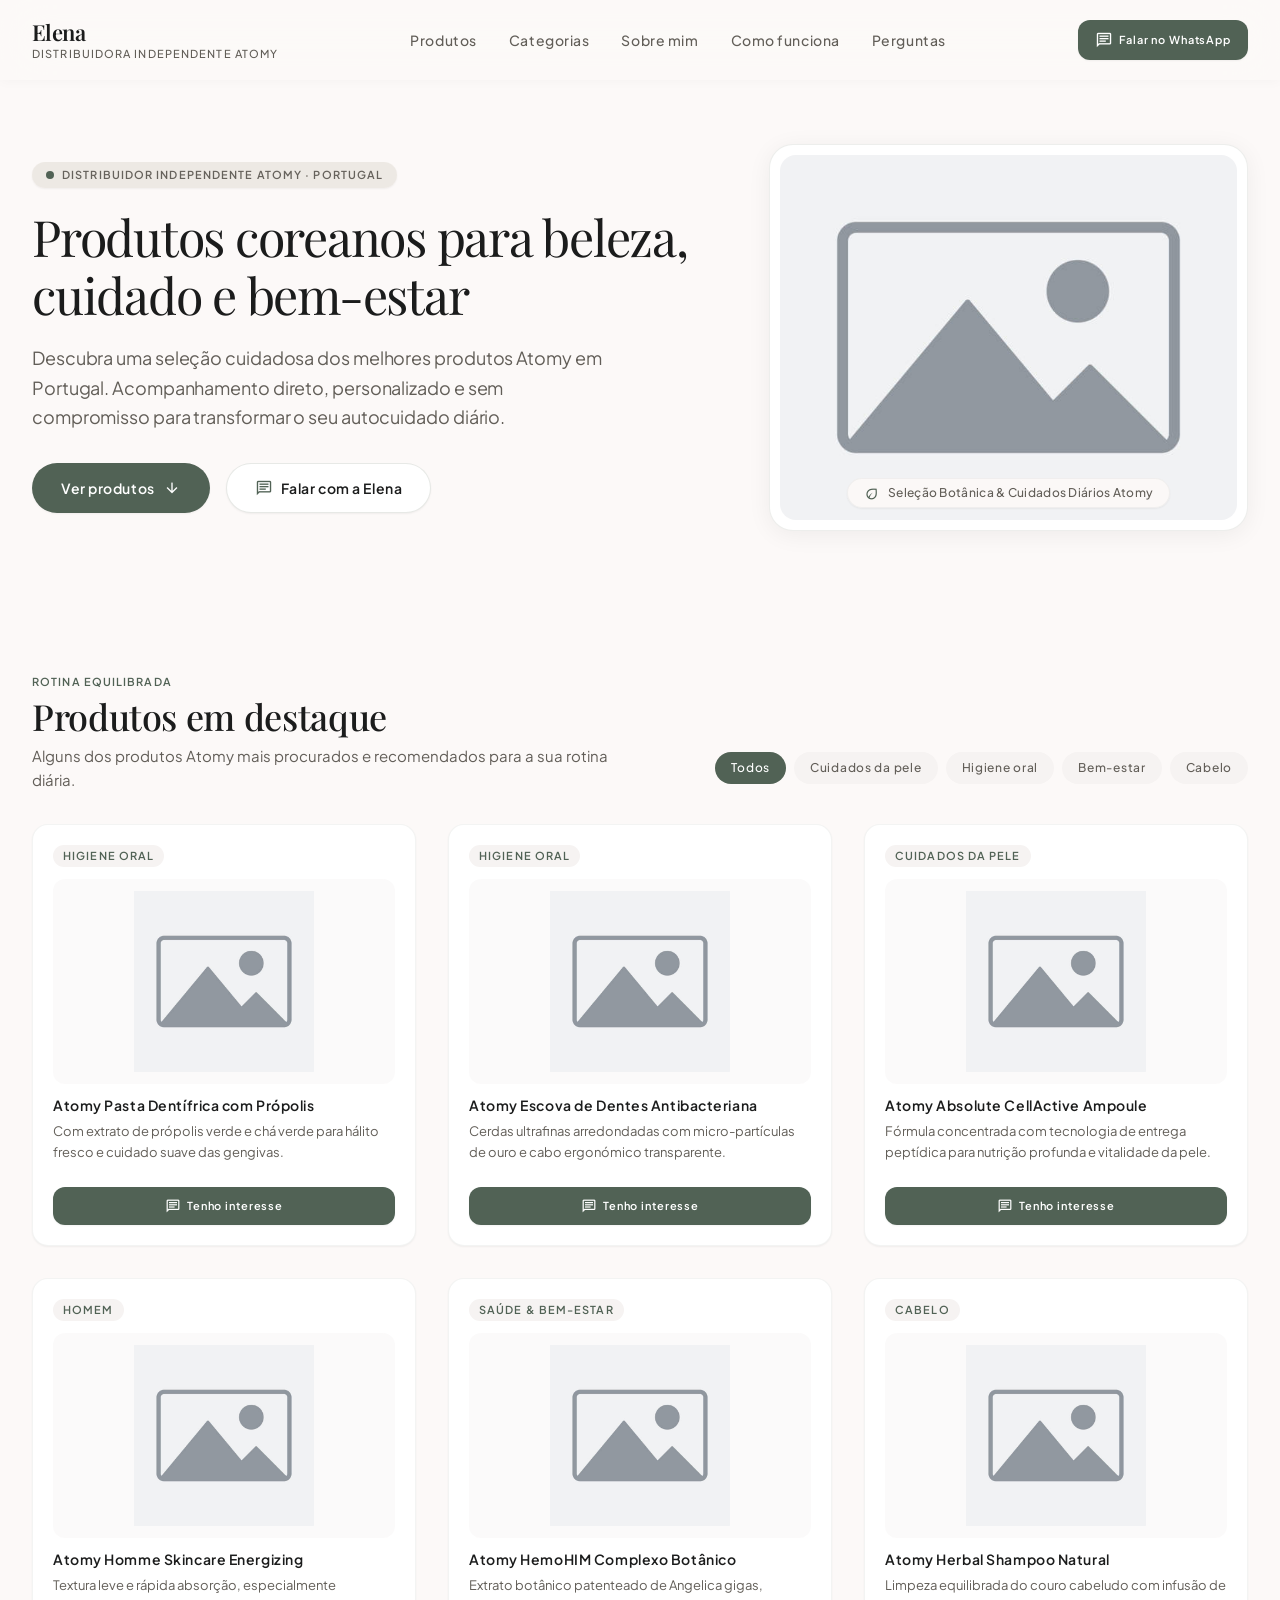
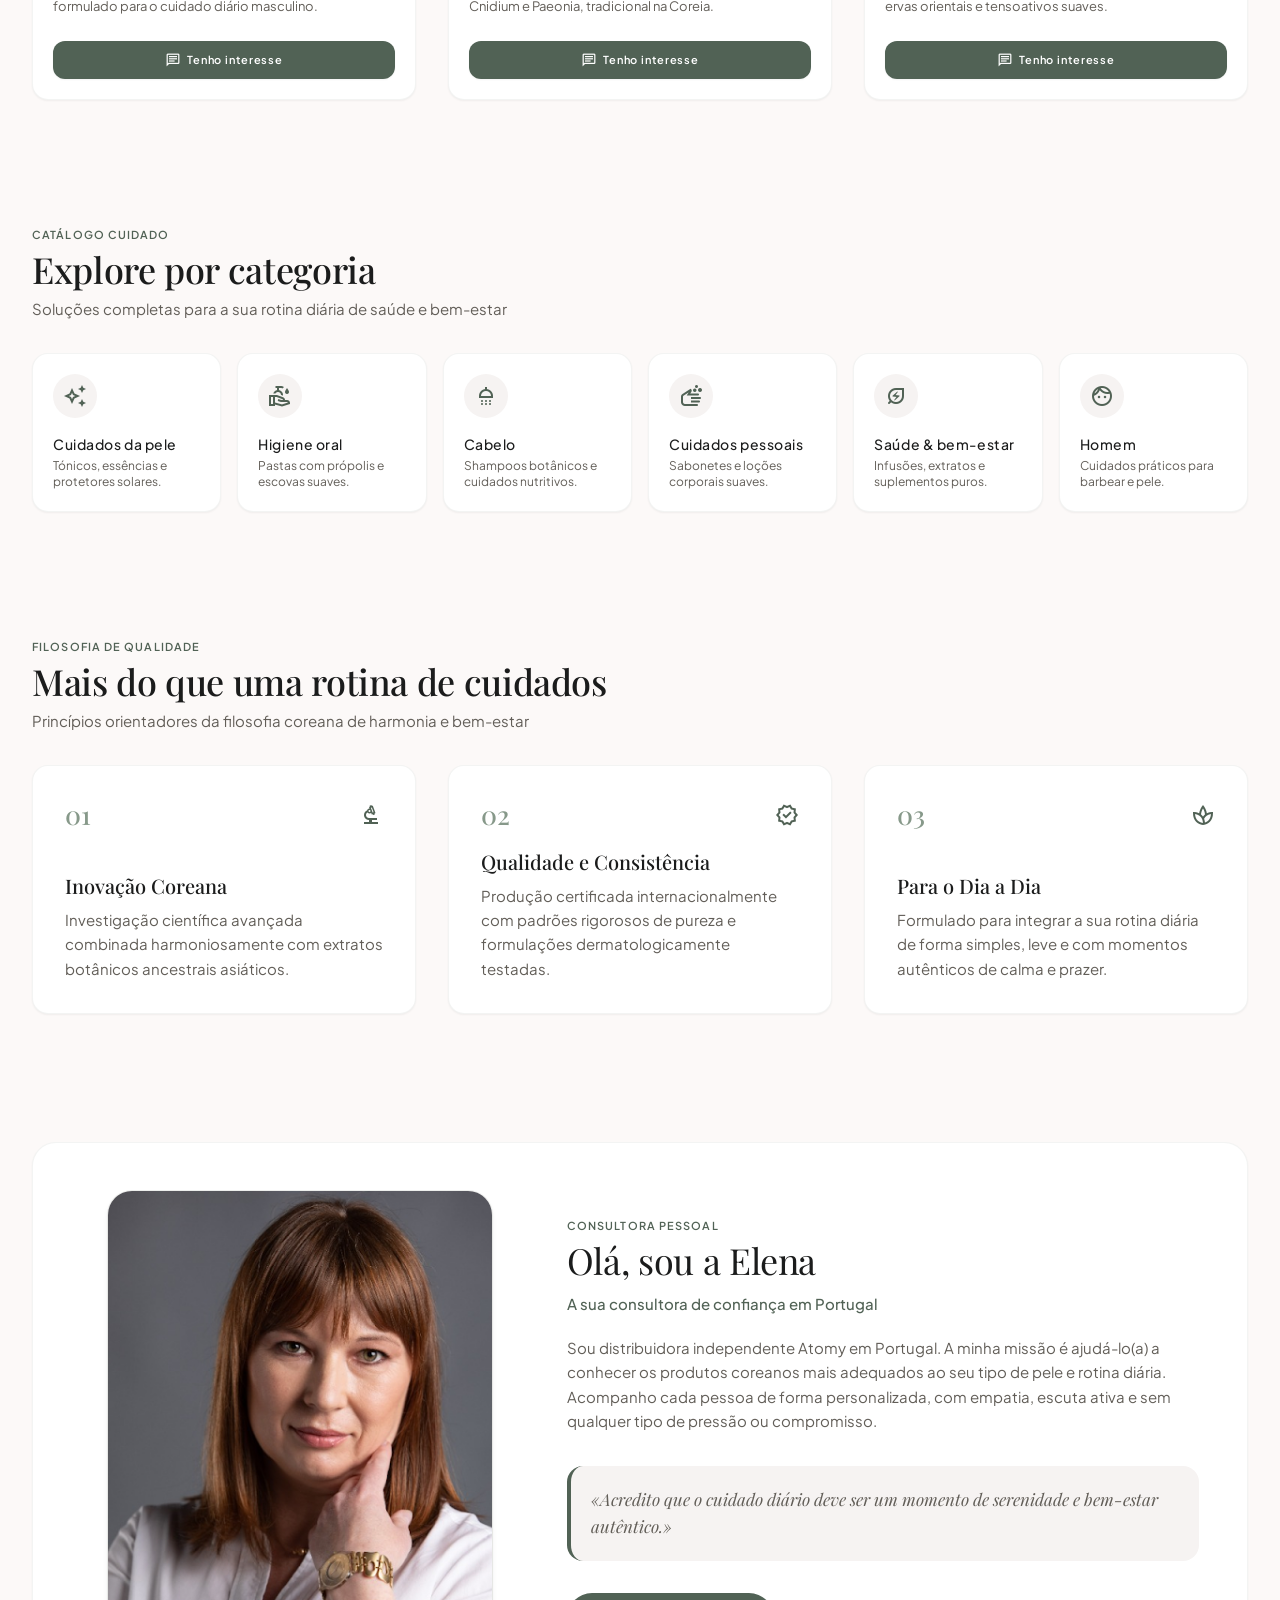
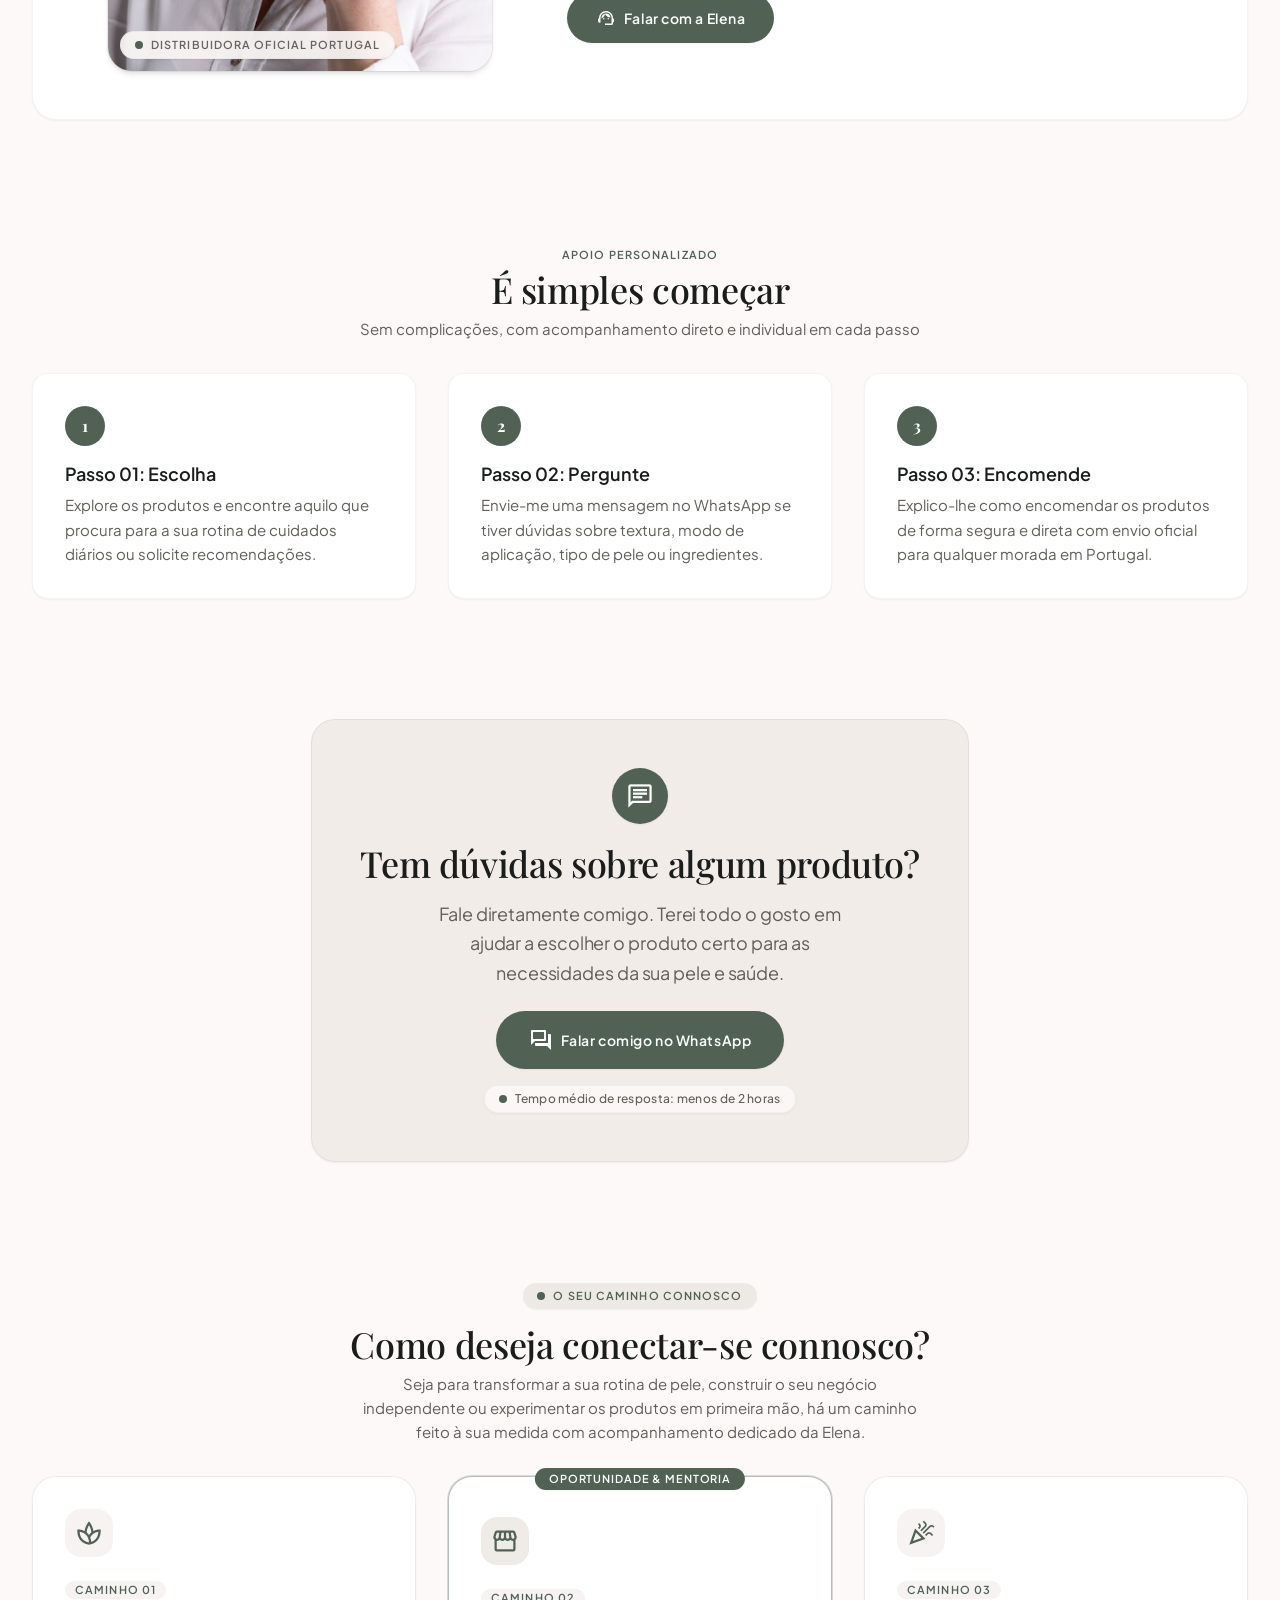
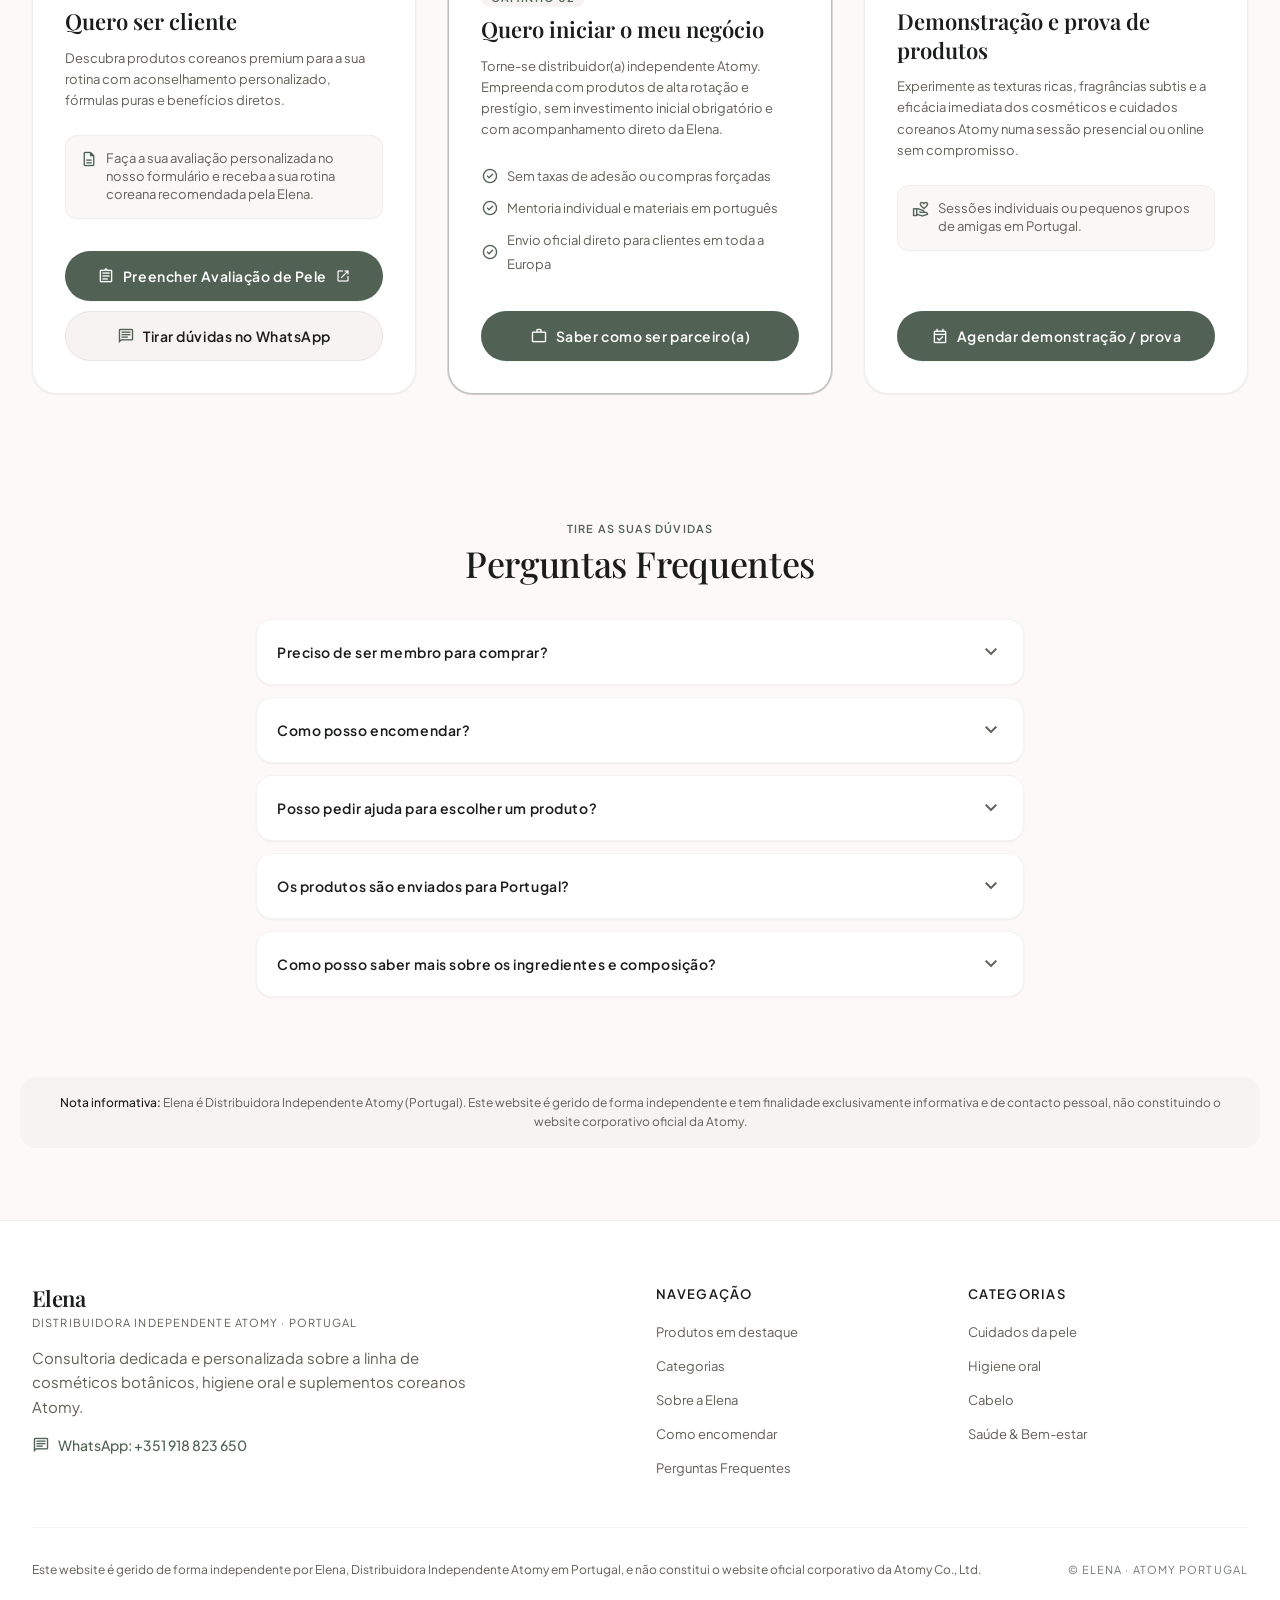
==== commit 7f4de566: "Add placeholder image for "No photo" thumbnail in gallery" ====
--- a/index.html
+++ b/index.html
@@ -73,7 +73,7 @@
           <div class="hero__media">
             <div class="hero__frame">
               <div class="hero__image-wrap">
-                <img class="hero__img" alt="Seleção Botânica &amp; Cuidados Diários Atomy" src="https://lh3.googleusercontent.com/aida/[base64]" fetchpriority="high" decoding="async">
+                <img class="hero__img" alt="Seleção Botânica &amp; Cuidados Diários Atomy" src="img/placeholder.jpg" fetchpriority="high" decoding="async">
                 <div class="hero__caption">
                   <div class="badge badge--glass badge--px-lg">
                     <span class="badge__text badge__text--plain">
@@ -136,7 +136,7 @@
           <div class="about__grid">
             <div class="about__media-col">
               <div class="about__media">
-                <img class="about__img" alt="Elena - Distribuidora Independente Atomy" src="https://lh3.googleusercontent.com/aida-public/[base64]" loading="lazy" decoding="async">
+                <img class="about__img" alt="Elena - Distribuidora Independente Atomy" src="img/elena.png" loading="lazy" decoding="async">
                 <div class="about__caption">
                   <div class="badge badge--glass">
                     <span class="badge__dot"></span>
--- a/css/styles.css
+++ b/css/styles.css
@@ -1,8 +1,10 @@
 /* ==========================================================================
    Elena · Atomy landing page — all styles.
    Tokens · base/reset · layout · components · sections.
-   Uses native CSS nesting: child rules are descendants of their block, and
-   `&` refers to the block itself (states, media overrides).
+   Fluid by default: spacing and type use clamp(), grids use auto-fit, so most
+   of the page adapts without breakpoints. The few @media rules left are for
+   genuine layout switches.
+   Uses native CSS nesting (`&` = the block itself, children are descendants).
    ========================================================================== */
 
 /* ==========================================================================
@@ -28,7 +30,7 @@
   --on-secondary-container: #66625c;
   --secondary-container: #e5dfd7;
 
-  /* Borders: soft = card outlines, base = frames, strong = inputs/buttons */
+  /* Borders: soft = card outlines, base = frames, strong = buttons */
   --border-soft: 1px solid color-mix(in srgb, var(--outline-variant) 20%, transparent);
   --border: 1px solid color-mix(in srgb, var(--outline-variant) 30%, transparent);
   --border-strong: 1px solid color-mix(in srgb, var(--outline-variant) 40%, transparent);
@@ -38,7 +40,6 @@
   --font-body: "Plus Jakarta Sans", ui-sans-serif, system-ui, sans-serif;
 
   /* Type scale (font shorthand: weight size/line-height family) */
-  --type-headline-lg: 400 36px/44px var(--font-headline);
   --type-headline-md: 500 26px/34px var(--font-headline);
   --type-headline-sm: 500 20px/28px var(--font-headline);
   --type-body-lg: 400 18px/28px var(--font-body);
@@ -52,10 +53,12 @@
   --space-xs: 0.25rem;
   --space-sm: 0.5rem;
   --space-md: 1rem;
-  --space-xl: 3rem;
-  --gutter: 1.5rem;
-  --gutter-mobile: 1rem;
+  --gutter: clamp(1rem, 4vw, 2rem);
   --margin-mobile: 1.25rem;
+
+  /* Fluid type for the big headings (mobile → desktop) */
+  --display-lg: clamp(32px, 3vw + 20px, 50px);   /* hero / page titles */
+  --display-md: clamp(26px, 2.2vw + 18px, 36px); /* section / card titles */
 
   /* Radii */
   --radius-md: 0.75rem;
@@ -173,18 +176,6 @@
   padding-top: env(safe-area-inset-top, 0px);
 }
 
-.sr-only {
-  position: absolute;
-  width: 1px;
-  height: 1px;
-  padding: 0;
-  margin: -1px;
-  overflow: hidden;
-  clip: rect(0, 0, 0, 0);
-  white-space: nowrap;
-  border: 0;
-}
-
 :focus-visible {
   outline: 2px solid var(--primary);
   outline-offset: 2px;
@@ -202,8 +193,8 @@
 
 /* ==========================================================================
    3. Shared card surface
-   Components (`product-card`, `category-card`, …) add their own padding,
-   radius or layout and inherit border, background and shadow from here.
+   Components add their own padding, radius or layout and inherit border,
+   background and shadow from here.
    ========================================================================== */
 .card {
   padding: 1.5rem;
@@ -239,44 +230,21 @@
   width: 100%;
   max-width: var(--container-max);
   margin-inline: auto;
-  padding-inline: var(--gutter-mobile);
-  padding-block: var(--space-xl);
-
-  @media (min-width: 640px) {
-    padding-inline: var(--gutter);
-  }
-
-  @media (min-width: 768px) {
-    padding-block: 4rem;
-  }
-
-  @media (min-width: 1024px) {
-    padding-inline: 2rem;
-  }
+  padding-inline: var(--gutter);
+  padding-block: clamp(3rem, 6vw, 4rem);
 }
 
 .section--hero {
-  padding-top: 2rem;
-
-  @media (min-width: 768px) {
-    padding-top: 4rem;
-    padding-bottom: 5rem;
-  }
-}
-
-.section--cta,
+  padding-top: clamp(2rem, 5vw, 4rem);
+  padding-bottom: clamp(3rem, 8vw, 5rem);
+}
+
+.section--cta {
+  padding-block: clamp(2.5rem, 5vw, 3.5rem);
+}
+
 .section--faq {
-  padding-block: 2.5rem;
-
-  @media (min-width: 768px) {
-    padding-block: 3.5rem;
-  }
-}
-
-.section--faq {
-  @media (min-width: 768px) {
-    padding-block: 4rem;
-  }
+  padding-block: clamp(2.5rem, 6vw, 4rem);
 }
 
 .section--disclaimer {
@@ -308,15 +276,7 @@
     max-width: var(--container-max);
     height: var(--header-height);
     margin-inline: auto;
-    padding-inline: var(--gutter-mobile);
-
-    @media (min-width: 640px) {
-      padding-inline: var(--gutter);
-    }
-
-    @media (min-width: 1024px) {
-      padding-inline: 2rem;
-    }
+    padding-inline: var(--gutter);
   }
 }
 
@@ -402,19 +362,7 @@
     width: 100%;
     max-width: var(--container-max);
     margin-inline: auto;
-    padding: 3rem var(--gutter-mobile);
-
-    @media (min-width: 640px) {
-      padding-inline: var(--gutter);
-    }
-
-    @media (min-width: 768px) {
-      padding-block: 4rem;
-    }
-
-    @media (min-width: 1024px) {
-      padding-inline: 2rem;
-    }
+    padding: clamp(3rem, 6vw, 4rem) var(--gutter);
   }
 
   .footer__grid {
@@ -422,20 +370,12 @@
     grid-template-columns: 1fr;
     gap: 2rem;
     margin-bottom: 3rem;
-
-    @media (min-width: 768px) {
-      grid-template-columns: repeat(4, 1fr);
-    }
   }
 
   .footer__brand {
     display: flex;
     flex-direction: column;
     align-items: flex-start;
-
-    @media (min-width: 768px) {
-      grid-column: span 2;
-    }
   }
 
   .footer__name {
@@ -515,11 +455,6 @@
     padding-top: 2rem;
     border-top: var(--border-soft);
     text-align: center;
-
-    @media (min-width: 768px) {
-      flex-direction: row;
-      text-align: left;
-    }
   }
 
   .footer__legal {
@@ -536,6 +471,21 @@
     letter-spacing: 0.1em;
     text-transform: uppercase;
   }
+
+  @media (min-width: 768px) {
+    .footer__grid {
+      grid-template-columns: repeat(4, 1fr);
+    }
+
+    .footer__brand {
+      grid-column: span 2;
+    }
+
+    .footer__bottom {
+      flex-direction: row;
+      text-align: left;
+    }
+  }
 }
 
 /* ==========================================================================
@@ -565,13 +515,12 @@
 }
 
 .section-title {
-  font: var(--type-headline-md);
+  font-family: var(--font-headline);
+  font-weight: 500;
+  font-size: var(--display-md);
+  line-height: 1.3;
+  letter-spacing: -0.01em;
   color: var(--on-surface);
-
-  @media (min-width: 768px) {
-    font: var(--type-headline-lg);
-    letter-spacing: -0.015em;
-  }
 }
 
 .section-subtitle {
@@ -604,7 +553,7 @@
 
 /* ==========================================================================
    9. Buttons
-   Tones: --primary/--secondary/--soft/--quiet. Sizes: default, --sm, --lg.
+   Tones: --primary/--secondary/--soft. Sizes: default, --sm, --lg.
    Widths: --block, --block-sm.
    ========================================================================== */
 .btn {
@@ -650,23 +599,11 @@
 .btn--soft {
   background-color: var(--surface-container-low);
   color: var(--on-surface);
-  border-color: color-mix(in srgb, var(--outline-variant) 30%, transparent);
+  border: var(--border);
   box-shadow: none;
 
   &:hover {
     background-color: var(--surface-container-high);
-  }
-}
-
-.btn--quiet {
-  padding: 0.625rem 1rem;
-  background-color: transparent;
-  color: var(--secondary);
-  box-shadow: none;
-  font: var(--type-label-md);
-
-  &:hover {
-    background-color: var(--surface-container-low);
   }
 }
 
@@ -822,15 +759,10 @@
 .products__grid {
   display: grid;
   grid-template-columns: repeat(2, 1fr);
-  gap: var(--space-md);
+  gap: clamp(1rem, 2.5vw, 2rem);
 
   @media (min-width: 768px) {
     grid-template-columns: repeat(3, 1fr);
-    gap: 1.5rem;
-  }
-
-  @media (min-width: 1024px) {
-    gap: 2rem;
   }
 }
 
@@ -838,7 +770,7 @@
   display: flex;
   flex-direction: column;
   justify-content: space-between;
-  padding: var(--space-md);
+  padding: clamp(1rem, 2vw, 1.25rem);
   transition: box-shadow 0.15s ease;
 
   &:hover {
@@ -874,7 +806,7 @@
 
   .product-card__img {
     width: 100%;
-    height: 11rem;
+    height: clamp(11rem, 8rem + 6vw, 13rem);
     padding: 0.75rem;
     border-radius: var(--radius-md);
     background-color: color-mix(in srgb, var(--surface-container-low) 40%, transparent);
@@ -909,14 +841,6 @@
     flex-direction: column;
     padding-top: var(--space-sm);
   }
-
-  @media (min-width: 768px) {
-    padding: 1.25rem;
-
-    .product-card__img {
-      height: 13rem;
-    }
-  }
 }
 
 /* ==========================================================================
@@ -924,20 +848,8 @@
    ========================================================================== */
 .categories__grid {
   display: grid;
-  grid-template-columns: repeat(2, 1fr);
-  gap: 0.75rem;
-
-  @media (min-width: 640px) {
-    grid-template-columns: repeat(3, 1fr);
-  }
-
-  @media (min-width: 768px) {
-    gap: var(--space-md);
-  }
-
-  @media (min-width: 1024px) {
-    grid-template-columns: repeat(6, 1fr);
-  }
+  grid-template-columns: repeat(auto-fit, minmax(min(100%, 8.5rem), 1fr));
+  gap: clamp(0.75rem, 1.5vw, 1rem);
 }
 
 .category-card {
@@ -989,16 +901,8 @@
    ========================================================================== */
 .grid-3 {
   display: grid;
-  grid-template-columns: 1fr;
-  gap: 1.5rem;
-
-  @media (min-width: 768px) {
-    grid-template-columns: repeat(3, 1fr);
-  }
-
-  @media (min-width: 1024px) {
-    gap: 2rem;
-  }
+  grid-template-columns: repeat(auto-fit, minmax(min(100%, 14rem), 1fr));
+  gap: clamp(1.5rem, 3vw, 2rem);
 }
 
 /* ==========================================================================
@@ -1010,38 +914,21 @@
   gap: 2rem;
   align-items: center;
 
-  @media (min-width: 768px) {
-    grid-template-columns: repeat(12, 1fr);
-    gap: 3rem;
-  }
-
   .hero__content {
     display: flex;
     flex-direction: column;
     align-items: flex-start;
     text-align: left;
-
-    @media (min-width: 768px) {
-      grid-column: span 7;
-    }
   }
 
   .hero__title {
     margin-bottom: 1.25rem;
     color: var(--on-surface);
     font-family: var(--font-headline);
-    font-size: 32px;
+    font-size: var(--display-lg);
     line-height: 1.15;
     font-weight: 400;
     letter-spacing: -0.025em;
-
-    @media (min-width: 640px) {
-      font-size: 40px;
-    }
-
-    @media (min-width: 768px) {
-      font-size: 50px;
-    }
   }
 
   .hero__lead {
@@ -1059,20 +946,11 @@
     align-items: center;
     gap: var(--space-md);
     width: 100%;
-
-    @media (min-width: 640px) {
-      flex-direction: row;
-      width: auto;
-    }
   }
 
   .hero__media {
     position: relative;
     width: 100%;
-
-    @media (min-width: 768px) {
-      grid-column: span 5;
-    }
   }
 
   .hero__frame {
@@ -1092,10 +970,6 @@
     border-radius: var(--radius-lg);
     overflow: hidden;
     background-color: var(--surface-container-low);
-
-    @media (min-width: 768px) {
-      aspect-ratio: 5 / 4;
-    }
   }
 
   .hero__img {
@@ -1113,6 +987,30 @@
     align-items: center;
     justify-content: center;
   }
+
+  @media (min-width: 640px) {
+    .hero__actions {
+      flex-direction: row;
+      width: auto;
+    }
+  }
+
+  @media (min-width: 768px) {
+    grid-template-columns: repeat(12, 1fr);
+    gap: 3rem;
+
+    .hero__content {
+      grid-column: span 7;
+    }
+
+    .hero__media {
+      grid-column: span 5;
+    }
+
+    .hero__image-wrap {
+      aspect-ratio: 5 / 4;
+    }
+  }
 }
 
 /* ==========================================================================
@@ -1122,6 +1020,7 @@
   display: flex;
   flex-direction: column;
   justify-content: space-between;
+  padding: clamp(1.5rem, 3vw, 2rem);
 
   .philosophy-card__top {
     display: flex;
@@ -1150,10 +1049,6 @@
     font: var(--type-body-md);
     line-height: 1.625;
   }
-
-  @media (min-width: 768px) {
-    padding: 2rem;
-  }
 }
 
 /* ==========================================================================
@@ -1162,6 +1057,7 @@
 .step {
   display: flex;
   flex-direction: column;
+  padding: clamp(1.5rem, 3vw, 2rem);
 
   .step__num {
     display: flex;
@@ -1191,10 +1087,6 @@
     font: var(--type-body-md);
     line-height: 1.625;
   }
-
-  @media (min-width: 768px) {
-    padding: 2rem;
-  }
 }
 
 /* ==========================================================================
@@ -1202,30 +1094,18 @@
    ========================================================================== */
 .about-card {
   border-radius: var(--radius-xl);
-
-  @media (min-width: 768px) {
-    padding: 3rem;
-  }
+  padding: clamp(1.5rem, 4vw, 3rem);
 
   .about__grid {
     display: grid;
     grid-template-columns: 1fr;
     gap: 2rem;
     align-items: center;
-
-    @media (min-width: 768px) {
-      grid-template-columns: repeat(12, 1fr);
-      gap: 3rem;
-    }
   }
 
   .about__media-col {
     display: flex;
     justify-content: center;
-
-    @media (min-width: 768px) {
-      grid-column: span 5;
-    }
   }
 
   .about__media {
@@ -1258,25 +1138,16 @@
     flex-direction: column;
     align-items: flex-start;
     text-align: left;
-
-    @media (min-width: 768px) {
-      grid-column: span 7;
-    }
   }
 
   .about__name {
     margin-bottom: var(--space-sm);
     color: var(--on-surface);
     font-family: var(--font-headline);
-    font-size: 26px;
-    line-height: 34px;
+    font-size: var(--display-md);
+    line-height: 1.3;
     font-weight: 400;
-
-    @media (min-width: 768px) {
-      font-size: 36px;
-      line-height: 44px;
-      letter-spacing: -0.015em;
-    }
+    letter-spacing: -0.01em;
   }
 
   .about__role {
@@ -1313,9 +1184,20 @@
   .about__actions {
     width: 100%;
     padding-top: var(--space-md);
-
-    @media (min-width: 640px) {
-      width: auto;
+  }
+
+  @media (min-width: 768px) {
+    .about__grid {
+      grid-template-columns: repeat(12, 1fr);
+      gap: 3rem;
+    }
+
+    .about__media-col {
+      grid-column: span 5;
+    }
+
+    .about__content {
+      grid-column: span 7;
     }
   }
 }
@@ -1329,16 +1211,12 @@
   align-items: center;
   max-width: 48rem;
   margin-inline: auto;
-  padding: 2rem;
+  padding: clamp(2rem, 4vw, 3rem);
   border: var(--border);
   border-radius: var(--radius-xl);
   background-color: color-mix(in srgb, var(--secondary-container) 50%, transparent);
   box-shadow: var(--shadow-sm);
   text-align: center;
-
-  @media (min-width: 768px) {
-    padding: 3rem;
-  }
 
   .cta-card__icon {
     display: flex;
@@ -1356,12 +1234,11 @@
   .cta-card__title {
     margin-bottom: 0.75rem;
     color: var(--on-surface);
-    font: var(--type-headline-md);
-
-    @media (min-width: 768px) {
-      font: var(--type-headline-lg);
-      letter-spacing: -0.015em;
-    }
+    font-family: var(--font-headline);
+    font-weight: 500;
+    font-size: var(--display-md);
+    line-height: 1.3;
+    letter-spacing: -0.01em;
   }
 
   .cta-card__text {
@@ -1386,7 +1263,7 @@
   display: flex;
   flex-direction: column;
   justify-content: space-between;
-  padding: 1.5rem;
+  padding: clamp(1.5rem, 3vw, 2rem);
   border: var(--border);
   border-radius: var(--radius-xl);
   transition: box-shadow 0.15s ease;
@@ -1406,10 +1283,6 @@
     .path-card__icon {
       background-color: color-mix(in srgb, var(--secondary-container) 60%, transparent);
     }
-  }
-
-  @media (min-width: 768px) {
-    padding: 2rem;
   }
 
   .path-card__ribbon {
@@ -1588,5 +1461,3 @@
     font-weight: 500;
   }
 }
-
-
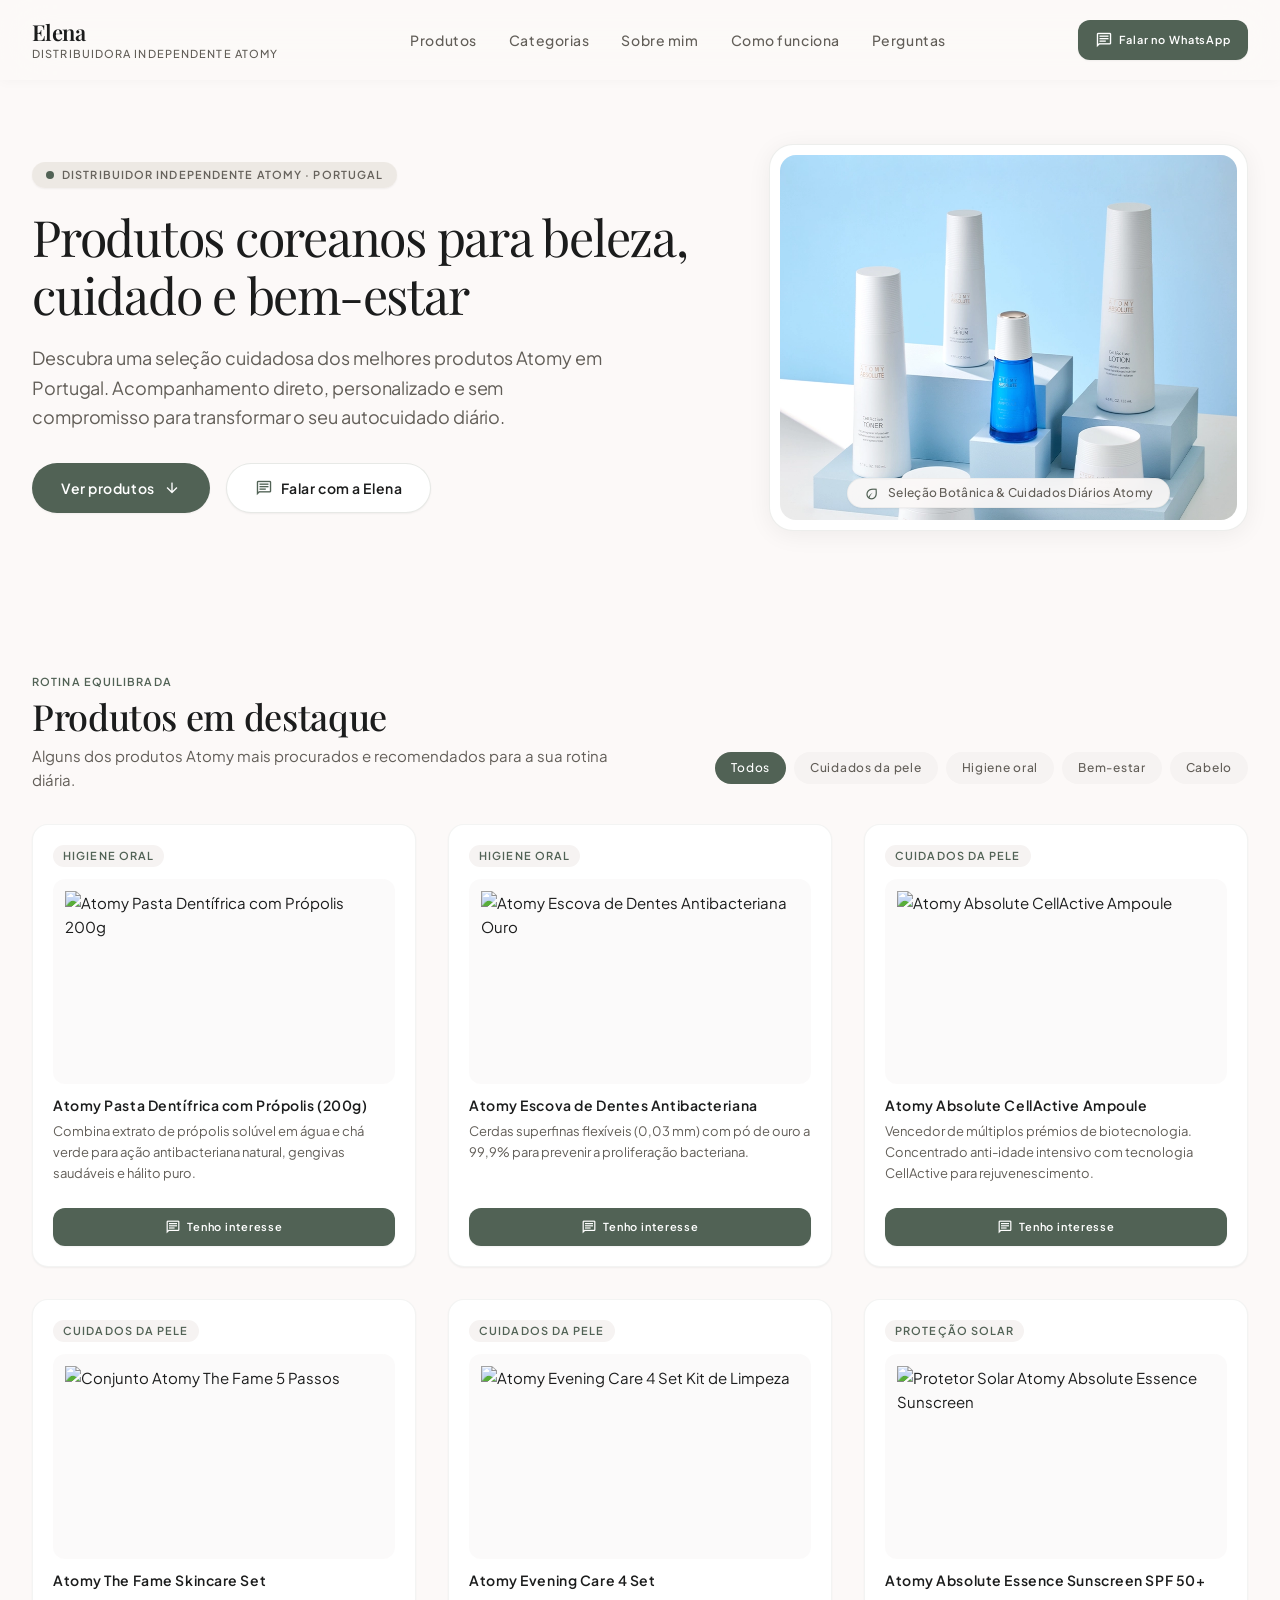
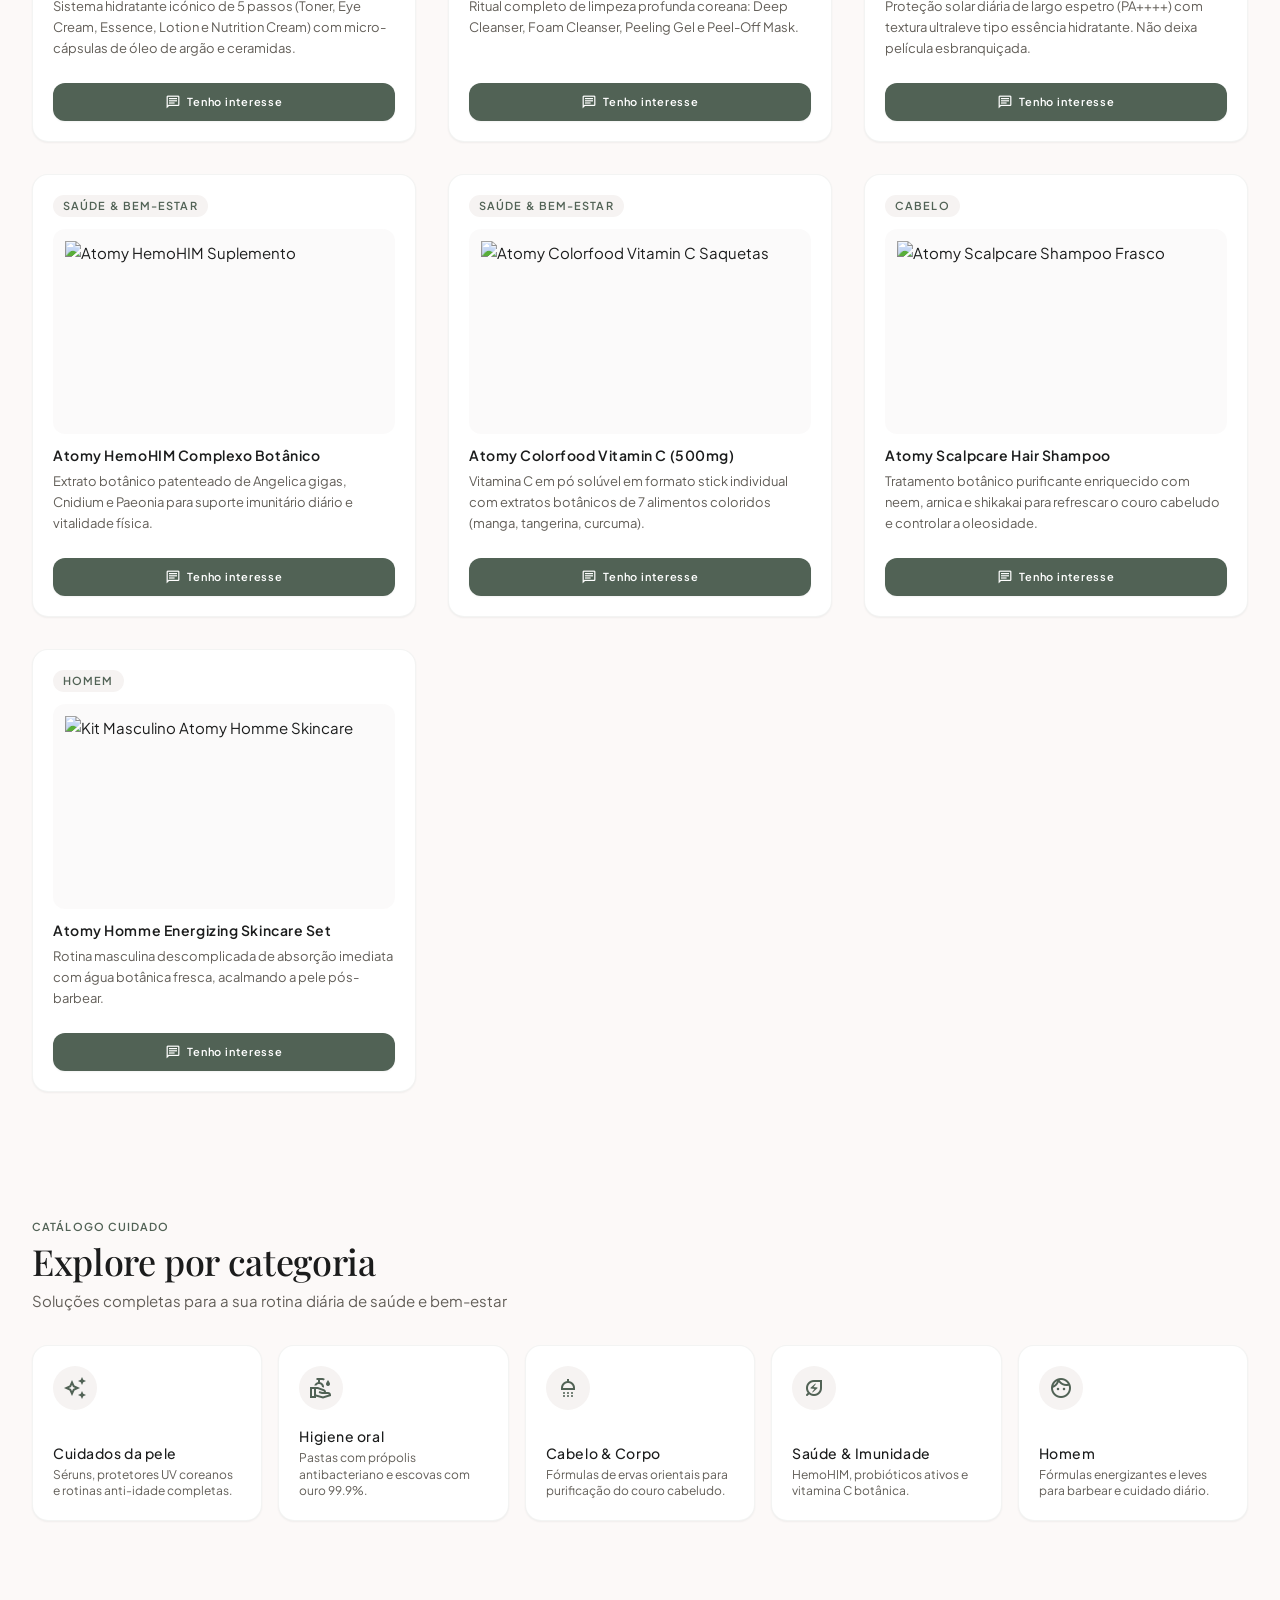
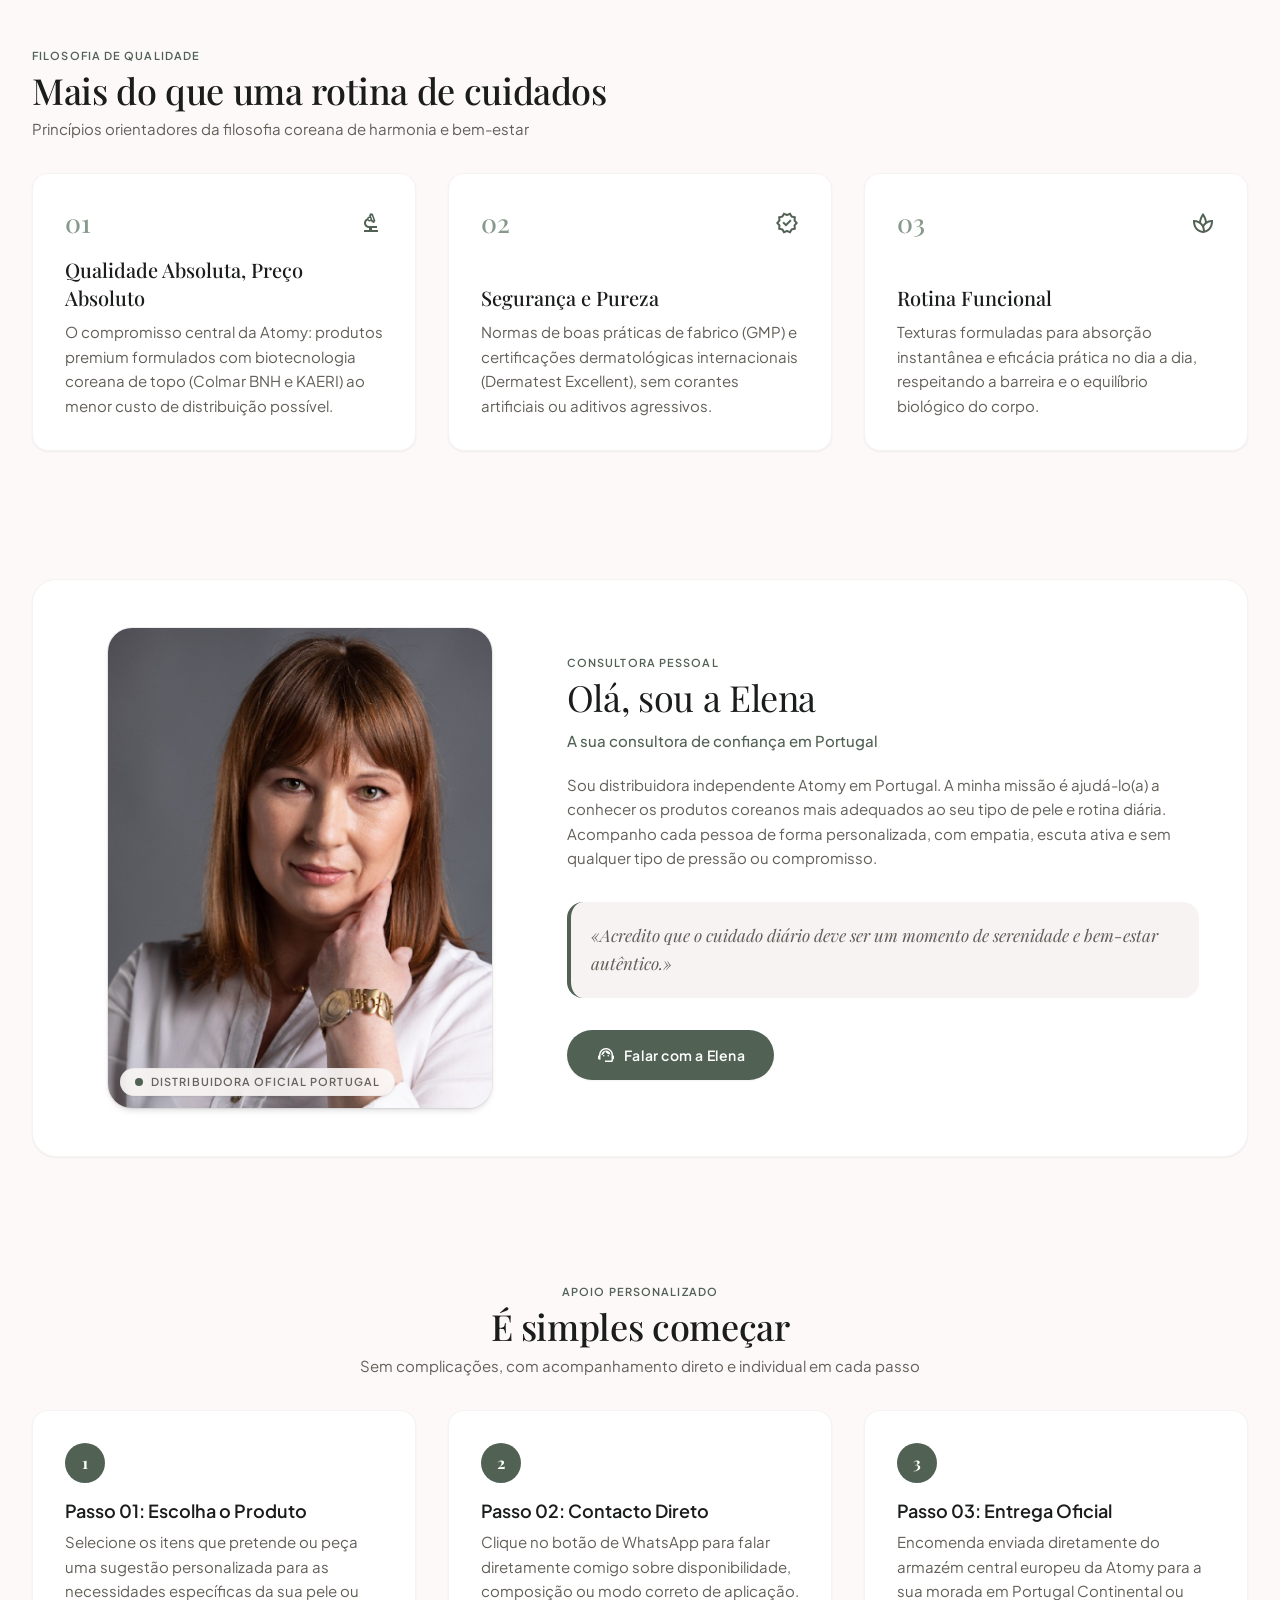
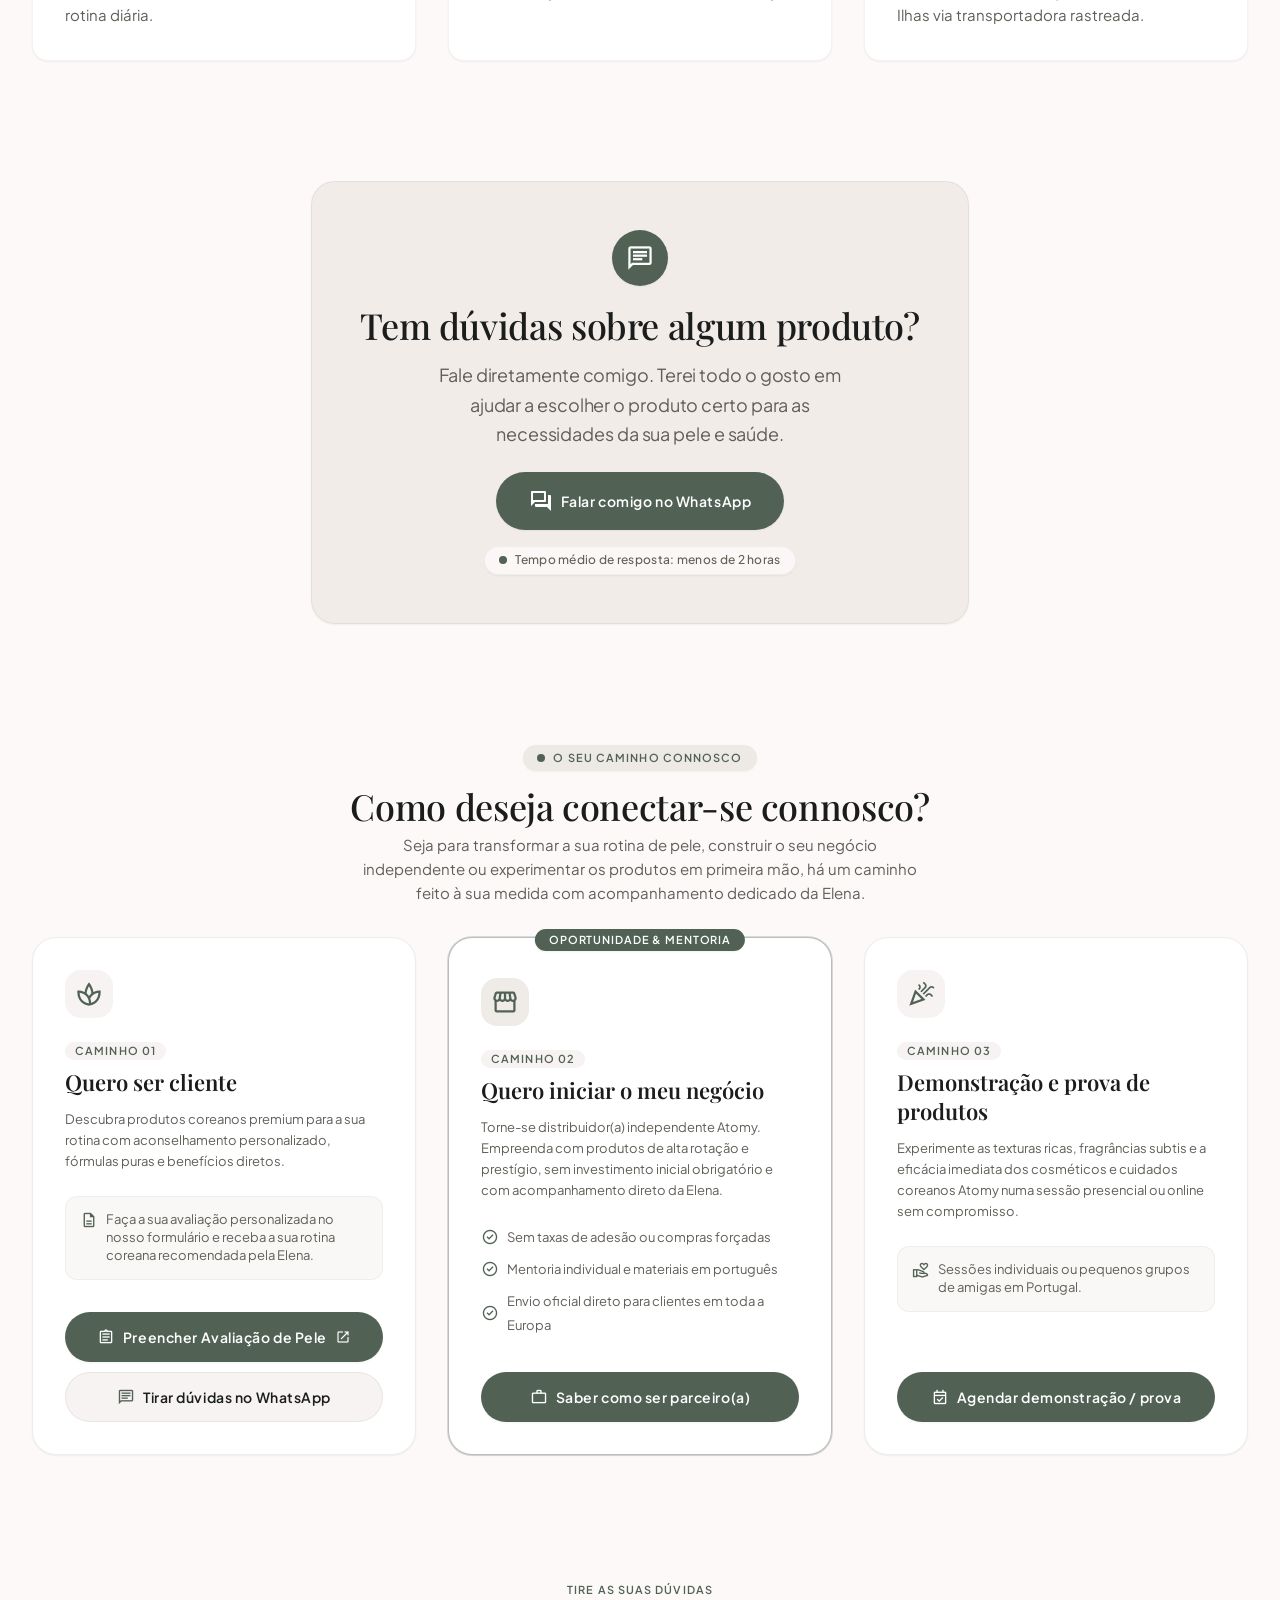
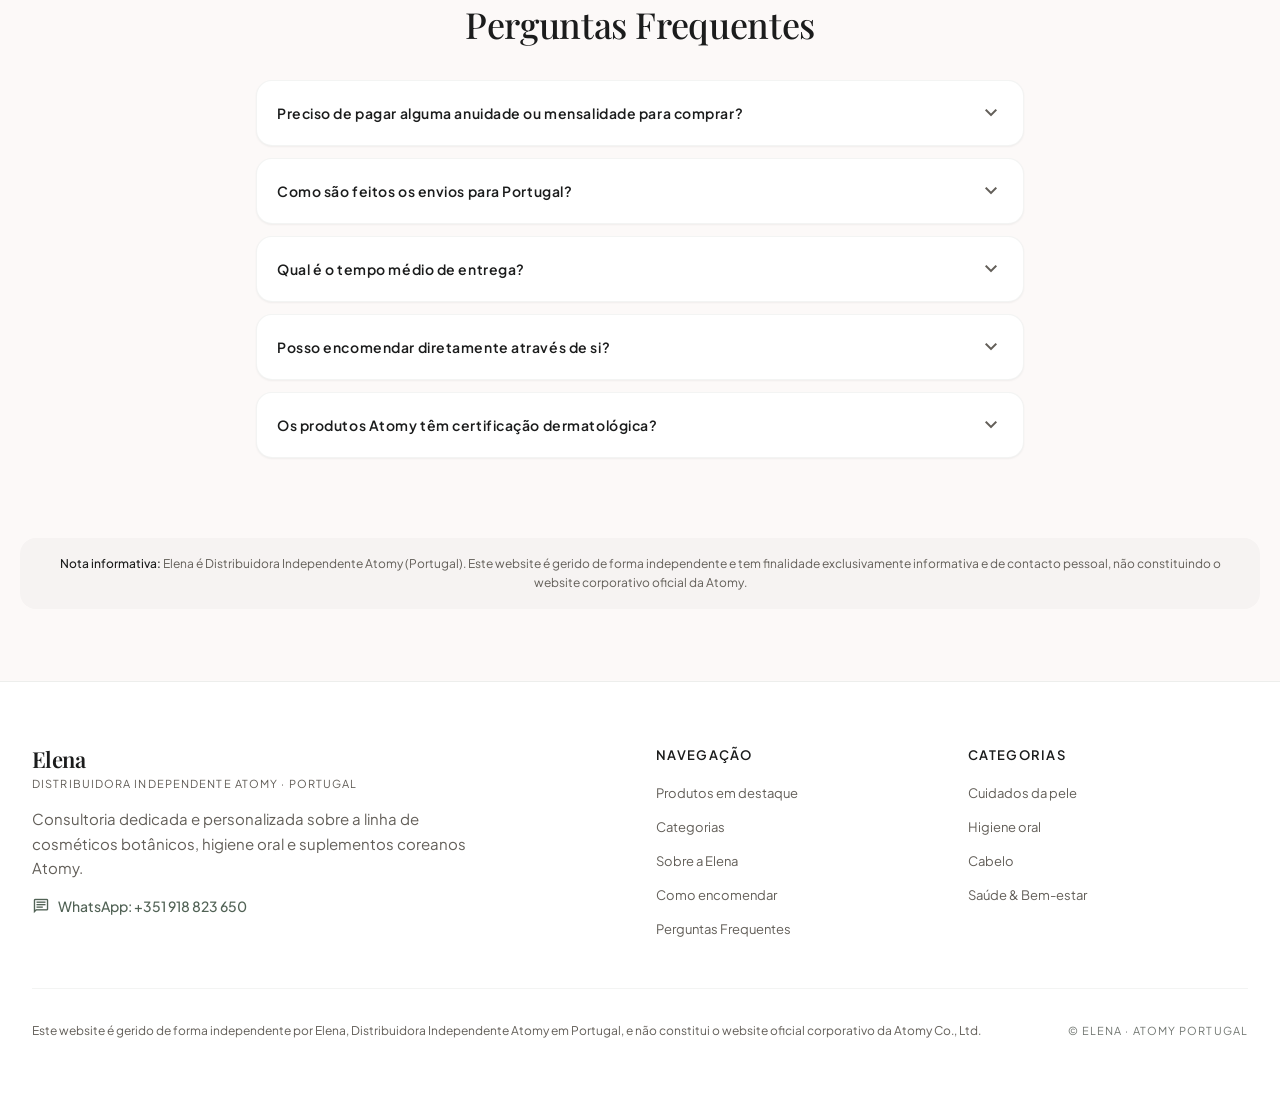
==== commit a81efb0f: "Add hero image for enhanced visual appeal on landing page and improve example data" ====
--- a/index.html
+++ b/index.html
@@ -73,7 +73,11 @@
           <div class="hero__media">
             <div class="hero__frame">
               <div class="hero__image-wrap">
-                <img class="hero__img" alt="Seleção Botânica &amp; Cuidados Diários Atomy" src="img/placeholder.jpg" fetchpriority="high" decoding="async">
+                <img class="hero__img"
+                  alt="Seleção Botânica &amp; Cuidados Diários Atomy" 
+                  src="img/hero.webp" 
+                  fetchpriority="high" 
+                  decoding="async">
                 <div class="hero__caption">
                   <div class="badge badge--glass badge--px-lg">
                     <span class="badge__text badge__text--plain">
--- a/css/styles.css
+++ b/css/styles.css
@@ -758,7 +758,7 @@
 
 .products__grid {
   display: grid;
-  grid-template-columns: repeat(2, 1fr);
+  grid-template-columns: 1fr;
   gap: clamp(1rem, 2.5vw, 2rem);
 
   @media (min-width: 768px) {
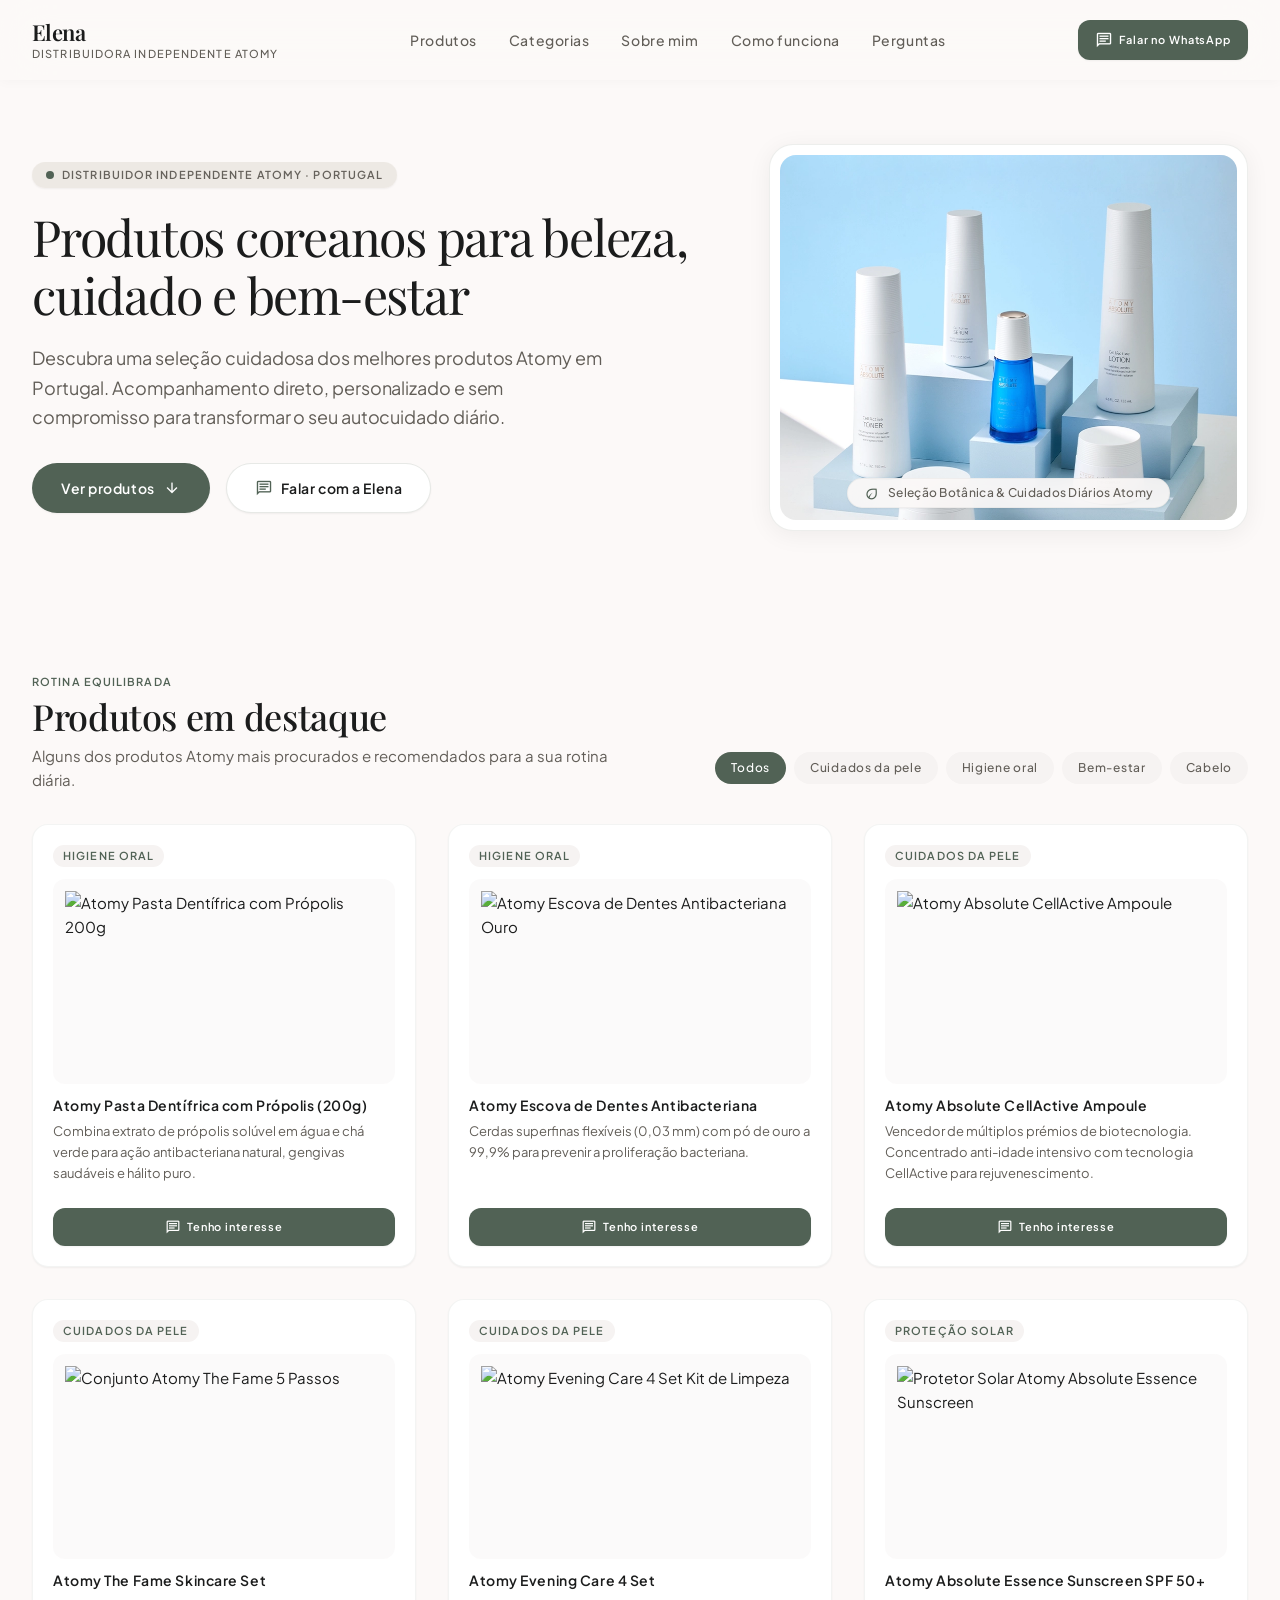
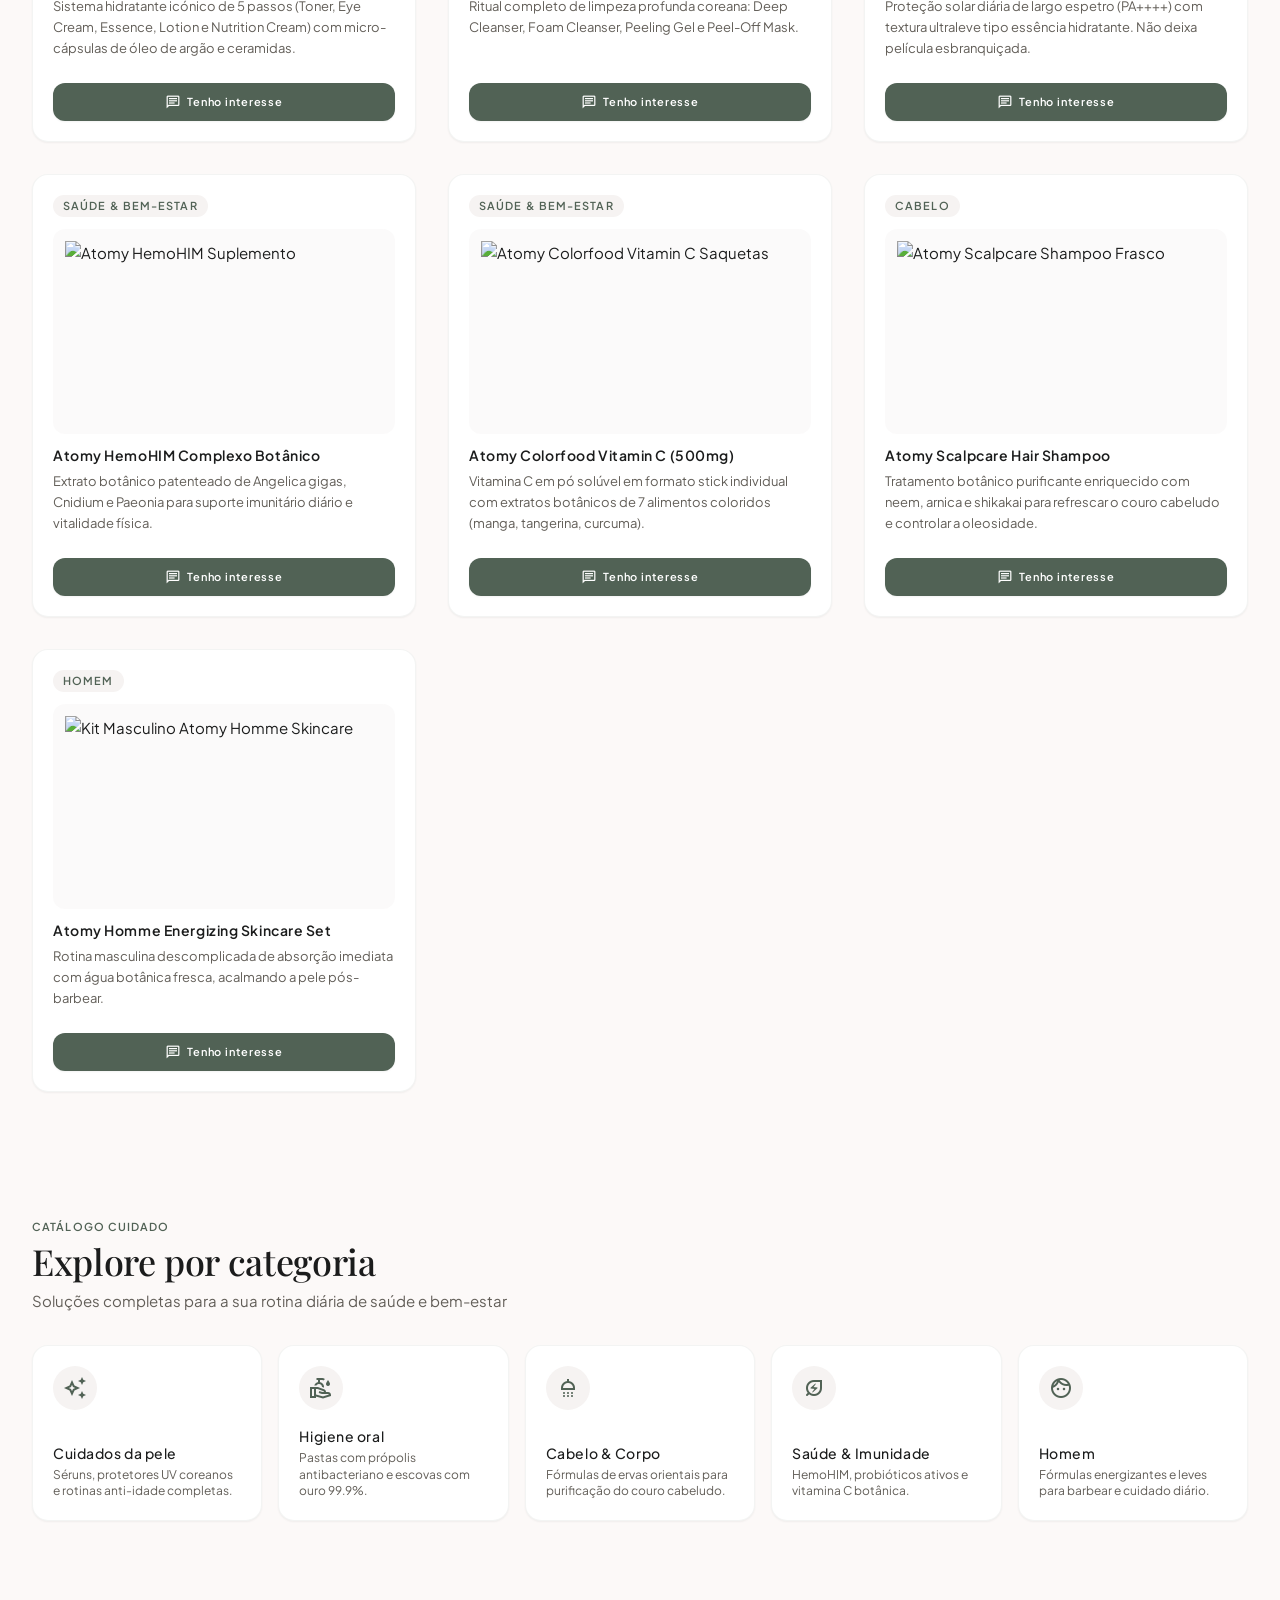
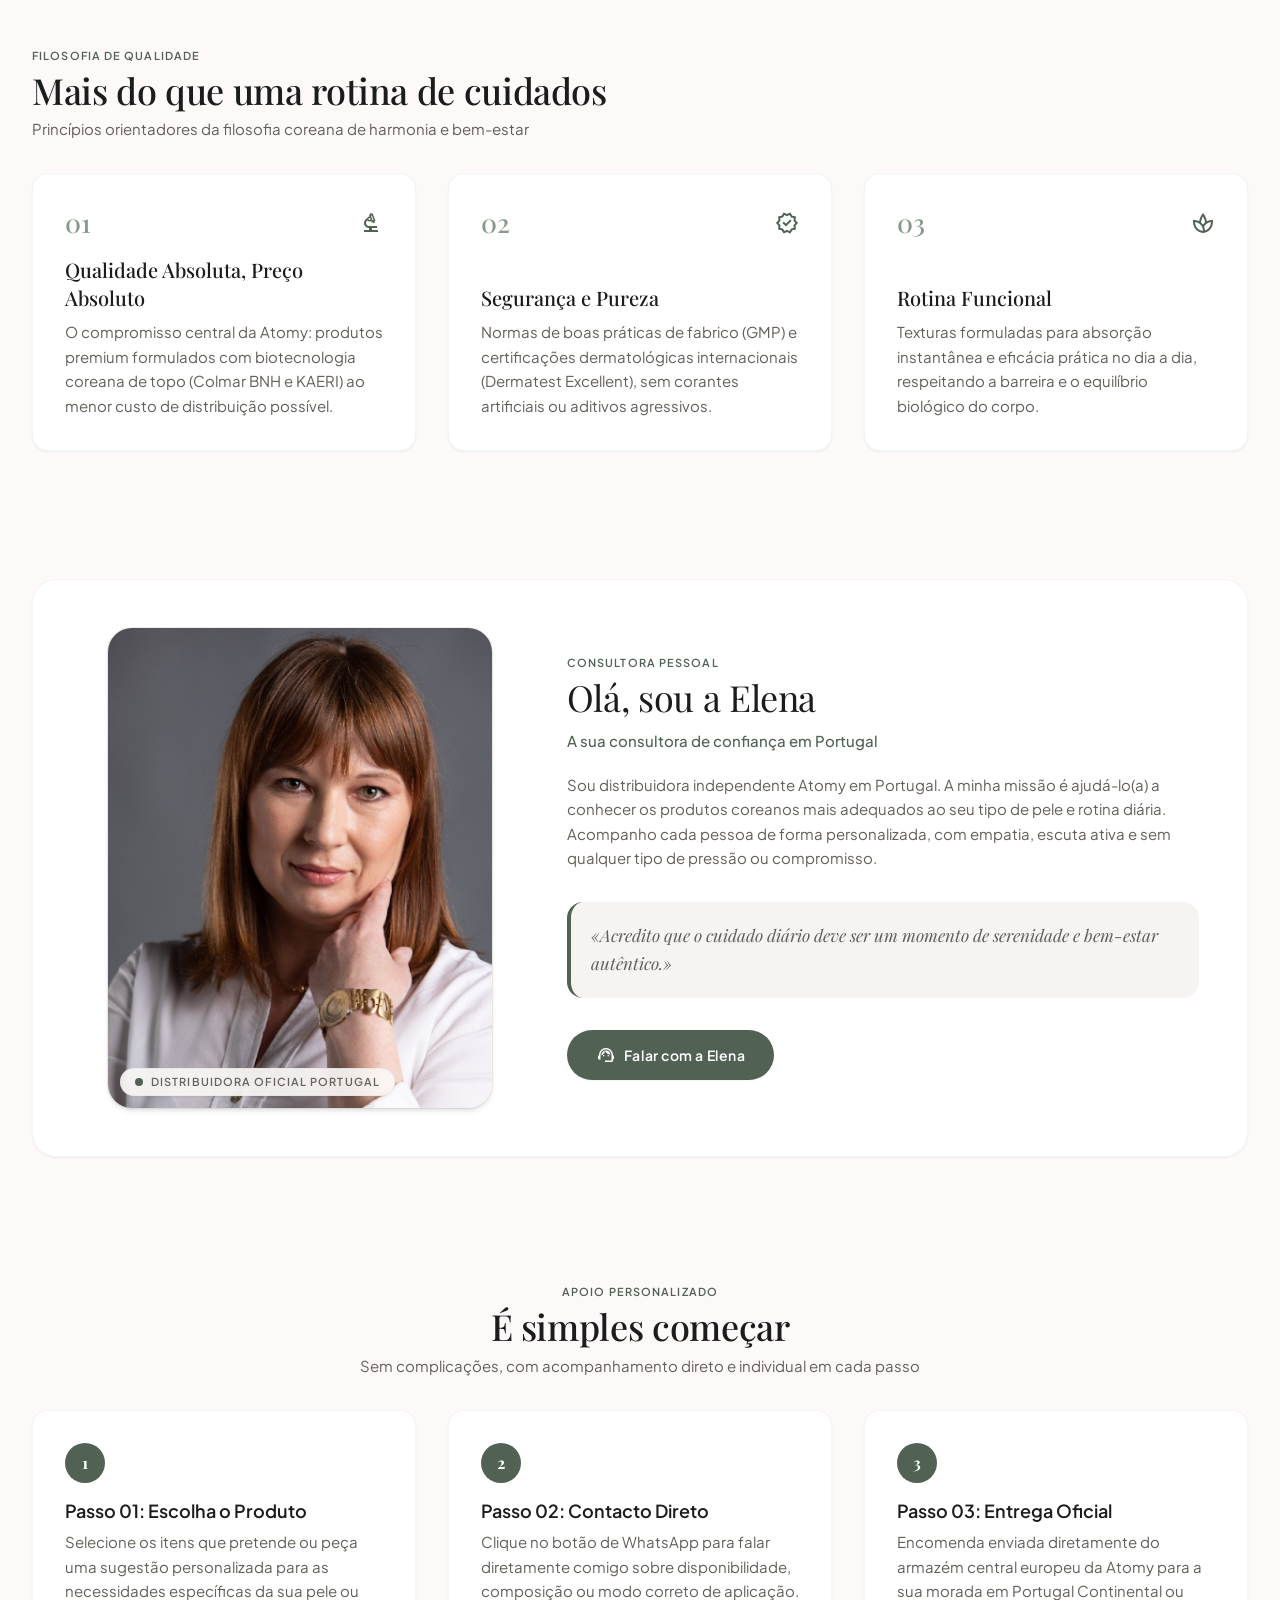
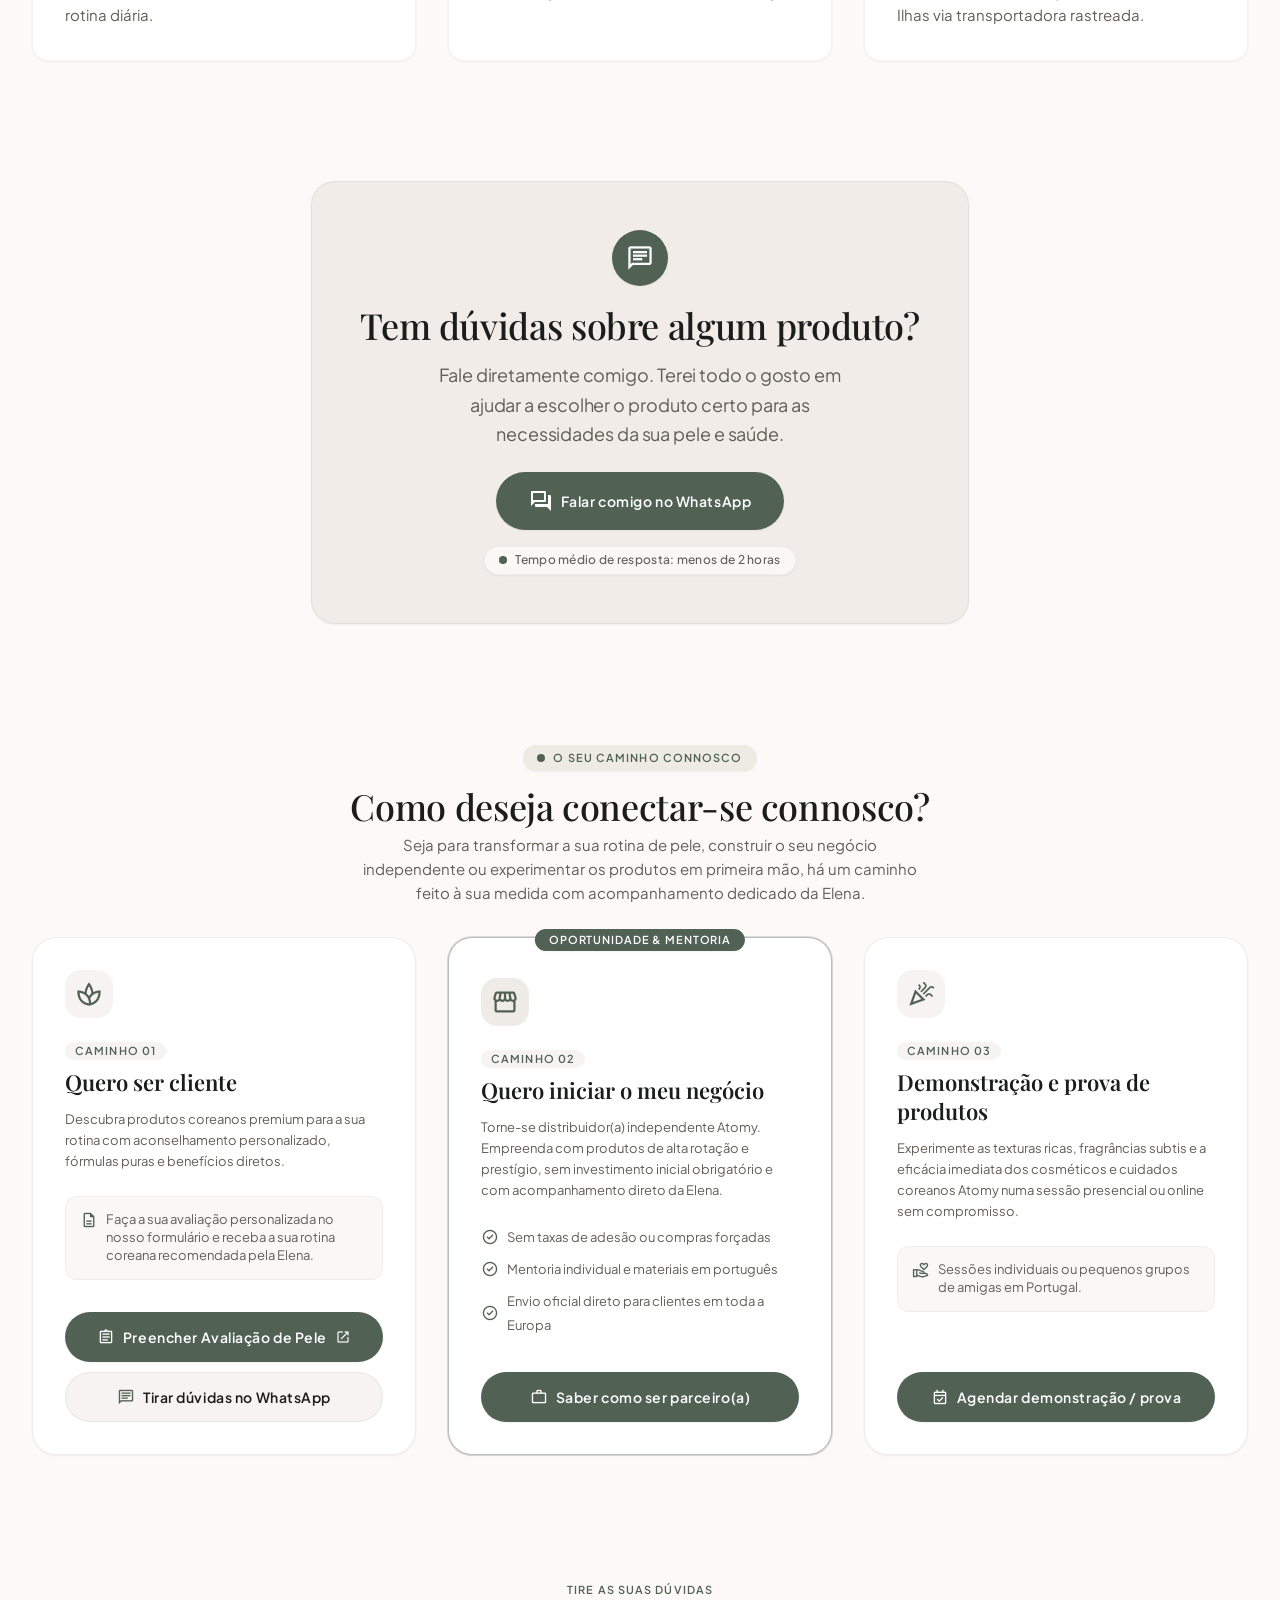
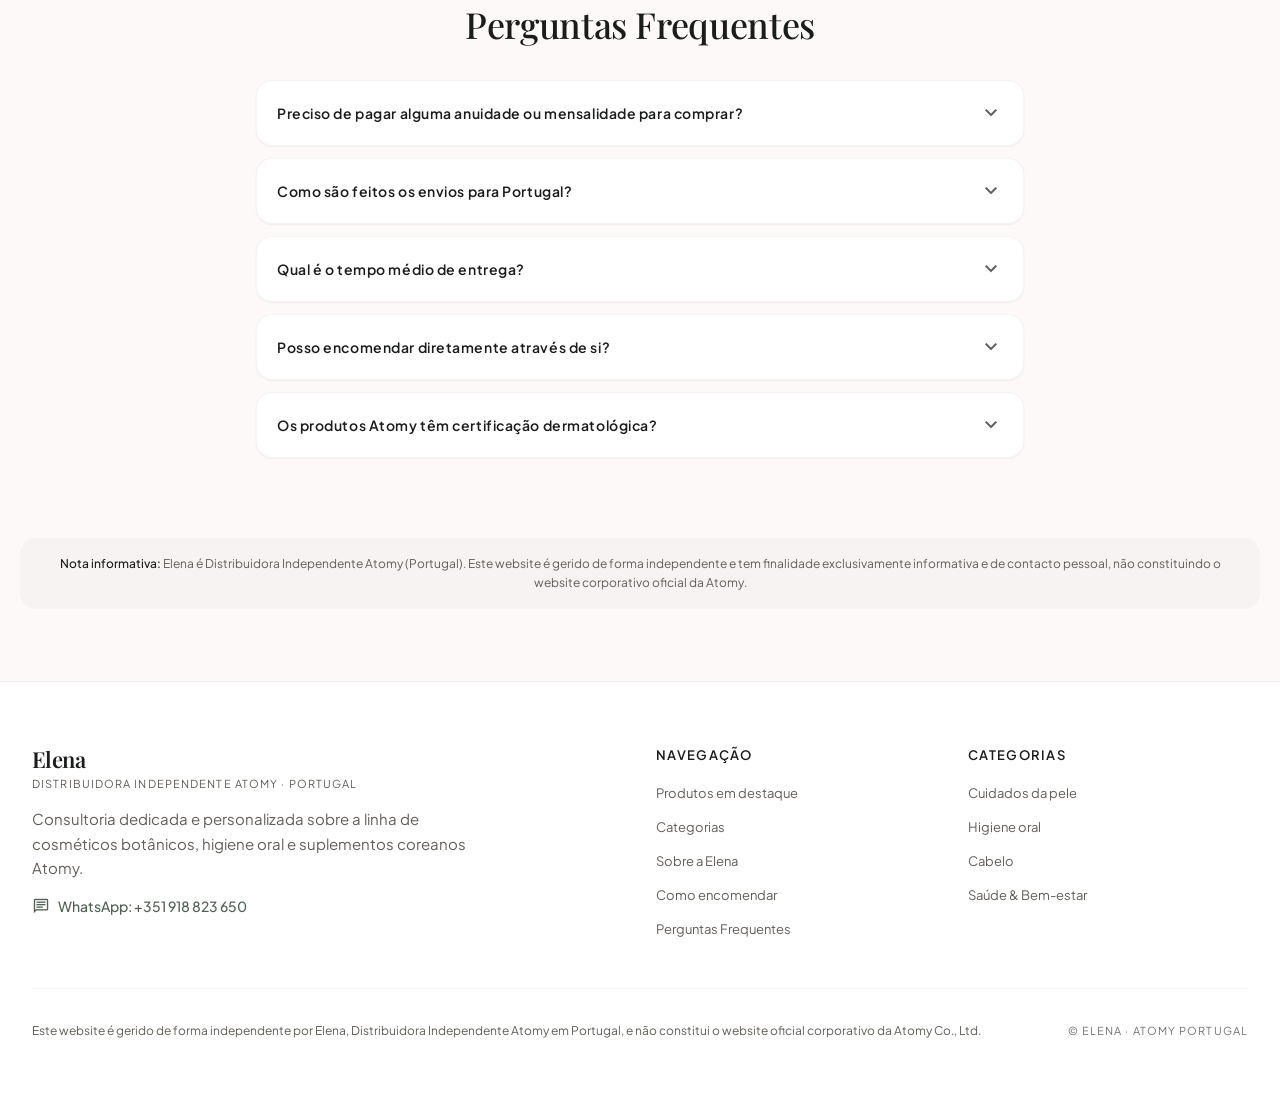
==== commit f8dd29f4: "Add main.js for UI behavior, including mobile navigation, smooth scrolling, and reveal animations" ====
--- a/index.html
+++ b/index.html
@@ -25,7 +25,7 @@
         </div>
       </div>
 
-      <nav class="site-nav" aria-label="Navegação principal">
+      <nav class="site-nav" id="site-nav" aria-label="Navegação principal">
         <a class="site-nav__link" href="#produtos">Produtos</a>
         <a class="site-nav__link" href="#categorias">Categorias</a>
         <a class="site-nav__link" href="#sobre">Sobre mim</a>
@@ -38,6 +38,10 @@
           <span class="material-symbols-outlined icon icon--md">chat</span>
           <span class="hide-sm">Falar no WhatsApp</span>
         </a>
+
+        <button class="nav-toggle" type="button" aria-label="Abrir menu" aria-expanded="false" aria-controls="site-nav">
+          <span class="material-symbols-outlined icon icon--xl">menu</span>
+        </button>
       </div>
     </div>
   </header>
@@ -352,5 +356,6 @@
 
   <script src="js/data.js"></script>
   <script src="js/render.js"></script>
+  <script src="js/main.js"></script>
 </body>
 </html>
--- a/css/styles.css
+++ b/css/styles.css
@@ -75,6 +75,16 @@
   /* Layout */
   --container-max: 80rem;
   --header-height: 5rem;
+
+  /* Motion: central timing / easing / intensity knobs.
+     Tweak these to re-time every hover, panel and reveal animation. */
+  --ease-soft: cubic-bezier(0.22, 1, 0.36, 1);
+  --duration-fast: 240ms;   /* colour + icon micro-changes */
+  --duration-hover: 420ms;  /* hover lifts and underlines */
+  --duration-panel: 360ms;  /* mobile menu open/close */
+  --duration-reveal: 750ms; /* scroll-in reveal */
+  --lift-sm: -2px;          /* subtle hover lift (buttons) */
+  --lift-md: -5px;          /* card hover lift */
 }
 
 /* ==========================================================================
@@ -91,6 +101,8 @@
 
 html {
   height: 100%;
+  scroll-behavior: smooth;
+  scroll-padding-top: calc(var(--header-height) + 1.25rem);
   -webkit-text-size-adjust: 100%;
   font-family: var(--font-body);
   line-height: 1.5;
@@ -234,6 +246,10 @@
   padding-block: clamp(3rem, 6vw, 4rem);
 }
 
+.section[id] {
+  scroll-margin-top: calc(var(--header-height) + 1.25rem);
+}
+
 .section--hero {
   padding-top: clamp(2rem, 5vw, 4rem);
   padding-bottom: clamp(3rem, 8vw, 5rem);
@@ -313,24 +329,117 @@
 }
 
 .site-nav {
-  display: none;
-  align-items: center;
-  gap: 2rem;
-
-  @media (min-width: 768px) {
-    display: flex;
+  position: absolute;
+  top: 100%;
+  inset-inline: 0;
+  display: flex;
+  flex-direction: column;
+  gap: 0;
+  padding: var(--space-sm) var(--gutter) var(--space-md);
+  background-color: color-mix(in srgb, var(--surface) 95%, transparent);
+  -webkit-backdrop-filter: blur(24px);
+  backdrop-filter: blur(24px);
+  border-bottom: var(--border);
+  box-shadow: var(--shadow-header);
+  opacity: 0;
+  visibility: hidden;
+  transform: translateY(-0.75rem) scale(0.98);
+  transform-origin: top center;
+  pointer-events: none;
+  transition: opacity var(--duration-panel) var(--ease-soft),
+    transform var(--duration-panel) var(--ease-soft), visibility var(--duration-panel);
+
+  &.is-open {
+    opacity: 1;
+    visibility: visible;
+    transform: translateY(0) scale(1);
+    pointer-events: auto;
   }
 
   .site-nav__link {
+    position: relative;
+    padding: 0.875rem var(--space-xs);
+    border-bottom: var(--border-soft);
     color: var(--secondary);
-    font-size: 14px;
+    font-size: 15px;
     line-height: 20px;
     font-weight: 500;
     letter-spacing: 0.04em;
-    transition: color 0.15s ease;
+    opacity: 0;
+    transform: translateY(-0.5rem);
+    transition: color var(--duration-fast) var(--ease-soft),
+      opacity var(--duration-panel) var(--ease-soft),
+      transform var(--duration-panel) var(--ease-soft);
+
+    &:last-child {
+      border-bottom: 0;
+    }
 
     &:hover {
       color: var(--primary);
+    }
+
+    &.is-active {
+      color: var(--primary);
+      font-weight: 600;
+    }
+  }
+
+  @media (max-width: 767.98px) {
+    &.is-open .site-nav__link {
+      opacity: 1;
+      transform: translateY(0);
+    }
+
+    &.is-open .site-nav__link:nth-child(1) { transition-delay: 0.06s; }
+    &.is-open .site-nav__link:nth-child(2) { transition-delay: 0.12s; }
+    &.is-open .site-nav__link:nth-child(3) { transition-delay: 0.18s; }
+    &.is-open .site-nav__link:nth-child(4) { transition-delay: 0.24s; }
+    &.is-open .site-nav__link:nth-child(5) { transition-delay: 0.3s; }
+  }
+
+  @media (min-width: 768px) {
+    position: static;
+    flex-direction: row;
+    align-items: center;
+    gap: 2rem;
+    padding: 0;
+    background-color: transparent;
+    -webkit-backdrop-filter: none;
+    backdrop-filter: none;
+    border-bottom: 0;
+    box-shadow: none;
+    opacity: 1;
+    visibility: visible;
+    transform: none;
+    pointer-events: auto;
+
+    .site-nav__link {
+      padding: 0;
+      border-bottom: 0;
+      font-size: 14px;
+      opacity: 1;
+      transform: none;
+      transition: color var(--duration-fast) var(--ease-soft);
+
+      &::after {
+        content: "";
+        position: absolute;
+        left: 0;
+        right: 0;
+        bottom: -0.4rem;
+        height: 2px;
+        border-radius: var(--radius-full);
+        background-color: currentColor;
+        transform: scaleX(0);
+        transform-origin: center;
+        transition: transform var(--duration-hover) var(--ease-soft);
+      }
+
+      &:hover::after,
+      &.is-active::after {
+        transform: scaleX(1);
+      }
     }
   }
 }
@@ -340,6 +449,32 @@
   align-items: center;
   gap: 0.75rem;
   flex-shrink: 0;
+}
+
+.nav-toggle {
+  display: inline-flex;
+  align-items: center;
+  justify-content: center;
+  width: 2.75rem;
+  height: 2.75rem;
+  flex-shrink: 0;
+  border-radius: var(--radius-md);
+  color: var(--on-surface);
+  transition: background-color var(--duration-fast) var(--ease-soft);
+
+  &:hover {
+    background-color: var(--surface-container-low);
+  }
+
+  @media (min-width: 768px) {
+    display: none;
+  }
+}
+
+@media (max-width: 767.98px) {
+  body.nav-open {
+    overflow: hidden;
+  }
 }
 
 .hide-sm {
@@ -438,7 +573,7 @@
       color: var(--secondary);
       font-size: 13px;
       line-height: 20px;
-      transition: color 0.15s ease;
+      transition: color var(--duration-fast) var(--ease-soft);
 
       &:hover {
         color: var(--primary);
@@ -569,11 +704,18 @@
   letter-spacing: 0.04em;
   text-align: center;
   cursor: pointer;
-  transition: background-color 0.15s ease, color 0.15s ease, transform 0.15s ease,
-    box-shadow 0.15s ease;
+  transition: background-color var(--duration-hover) var(--ease-soft),
+    color var(--duration-hover) var(--ease-soft),
+    transform var(--duration-hover) var(--ease-soft),
+    box-shadow var(--duration-hover) var(--ease-soft);
+
+  &:hover {
+    transform: translateY(var(--lift-sm));
+    box-shadow: var(--shadow-md);
+  }
 
   &:active {
-    transform: scale(0.95);
+    transform: translateY(0) scale(0.97);
   }
 }
 
@@ -645,7 +787,8 @@
   font: var(--type-label-md);
   letter-spacing: 0.06em;
   cursor: pointer;
-  transition: background-color 0.15s ease, color 0.15s ease;
+  transition: background-color var(--duration-hover) var(--ease-soft),
+    color var(--duration-hover) var(--ease-soft);
 
   &:hover {
     background-color: var(--surface-container-high);
@@ -771,10 +914,14 @@
   flex-direction: column;
   justify-content: space-between;
   padding: clamp(1rem, 2vw, 1.25rem);
-  transition: box-shadow 0.15s ease;
+  transition: box-shadow var(--duration-hover) var(--ease-soft),
+    transform var(--duration-hover) var(--ease-soft),
+    border-color var(--duration-hover) var(--ease-soft);
 
   &:hover {
     box-shadow: var(--shadow-md);
+    border-color: color-mix(in srgb, var(--primary-container) 45%, transparent);
+    transform: translateY(var(--lift-md));
   }
 
   .product-card__head {
@@ -857,14 +1004,20 @@
   flex-direction: column;
   justify-content: space-between;
   padding: 1.25rem;
-  transition: background-color 0.15s ease, border-color 0.15s ease;
+  transition: background-color var(--duration-hover) var(--ease-soft),
+    border-color var(--duration-hover) var(--ease-soft),
+    transform var(--duration-hover) var(--ease-soft),
+    box-shadow var(--duration-hover) var(--ease-soft);
 
   &:hover {
     background-color: var(--surface-container-low);
     border-color: var(--primary-container);
+    box-shadow: var(--shadow-md);
+    transform: translateY(var(--lift-md));
 
     .category-card__icon {
       background-color: color-mix(in srgb, var(--primary-container) 20%, transparent);
+      transform: scale(1.08);
     }
   }
 
@@ -878,7 +1031,8 @@
     border-radius: var(--radius-full);
     background-color: var(--surface-container-low);
     color: var(--primary);
-    transition: background-color 0.15s ease;
+    transition: background-color var(--duration-hover) var(--ease-soft),
+      transform var(--duration-hover) var(--ease-soft);
   }
 
   .category-card__title {
@@ -1266,10 +1420,14 @@
   padding: clamp(1.5rem, 3vw, 2rem);
   border: var(--border);
   border-radius: var(--radius-xl);
-  transition: box-shadow 0.15s ease;
+  transition: box-shadow var(--duration-hover) var(--ease-soft),
+    transform var(--duration-hover) var(--ease-soft),
+    border-color var(--duration-hover) var(--ease-soft);
 
   &:hover {
     box-shadow: var(--shadow-md);
+    border-color: color-mix(in srgb, var(--primary) 35%, transparent);
+    transform: translateY(var(--lift-md));
   }
 
   &.path-card--featured {
@@ -1426,7 +1584,7 @@
 
   .faq-item__icon {
     color: var(--secondary);
-    transition: transform 0.2s ease;
+    transition: transform var(--duration-hover) var(--ease-soft);
   }
 
   .faq-item__answer {
@@ -1461,3 +1619,34 @@
     font-weight: 500;
   }
 }
+
+/* ==========================================================================
+   23. Reveal on scroll
+   js/main.js adds `.reveal` to sections/cards and `.is-visible` once they
+   enter the viewport. Animates the standalone `translate` property (not
+   `transform`) so it never clashes with hover lifts.
+   ========================================================================== */
+.reveal {
+  opacity: 0;
+}
+
+.reveal.is-visible {
+  animation: reveal-in var(--duration-reveal) var(--ease-soft) both;
+}
+
+@keyframes reveal-in {
+  from {
+    opacity: 0;
+    translate: 0 24px;
+  }
+  to {
+    opacity: 1;
+    translate: 0 0;
+  }
+}
+
+@media (prefers-reduced-motion: reduce) {
+  .reveal {
+    opacity: 1;
+  }
+}
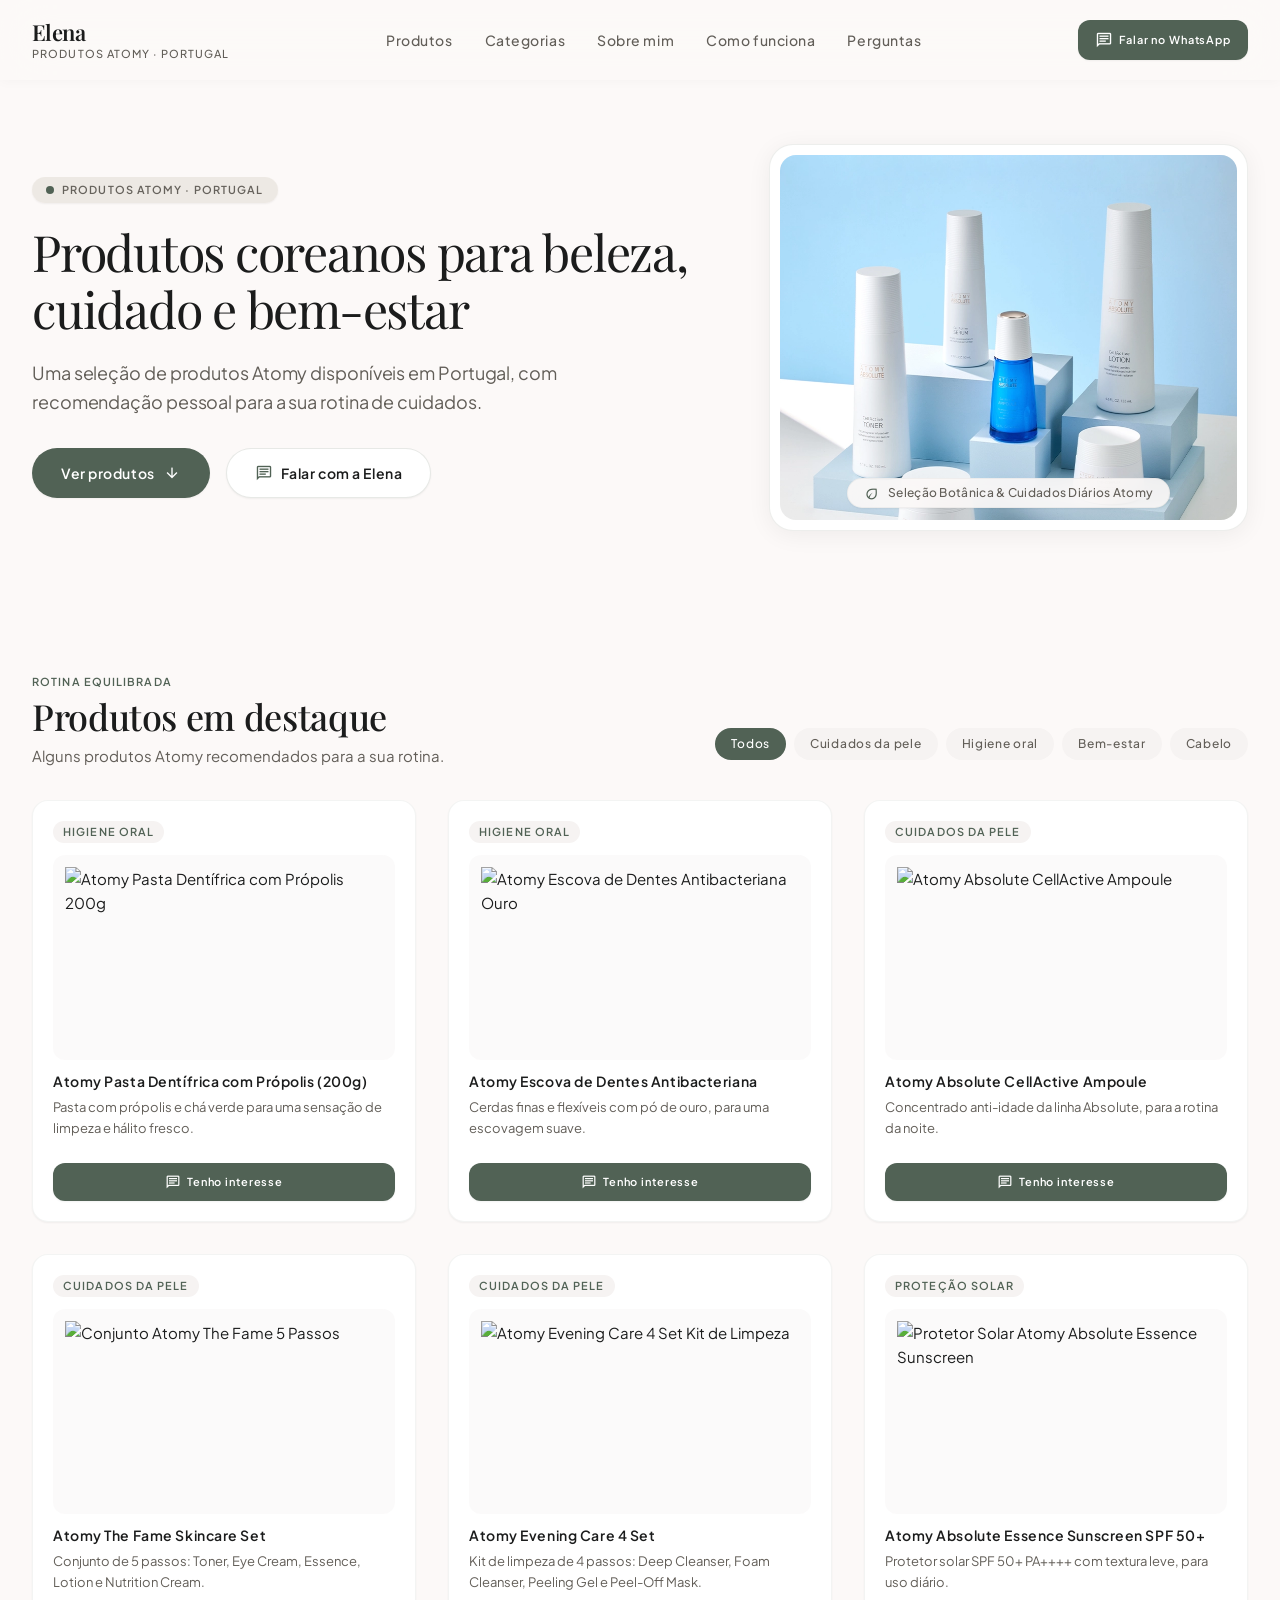
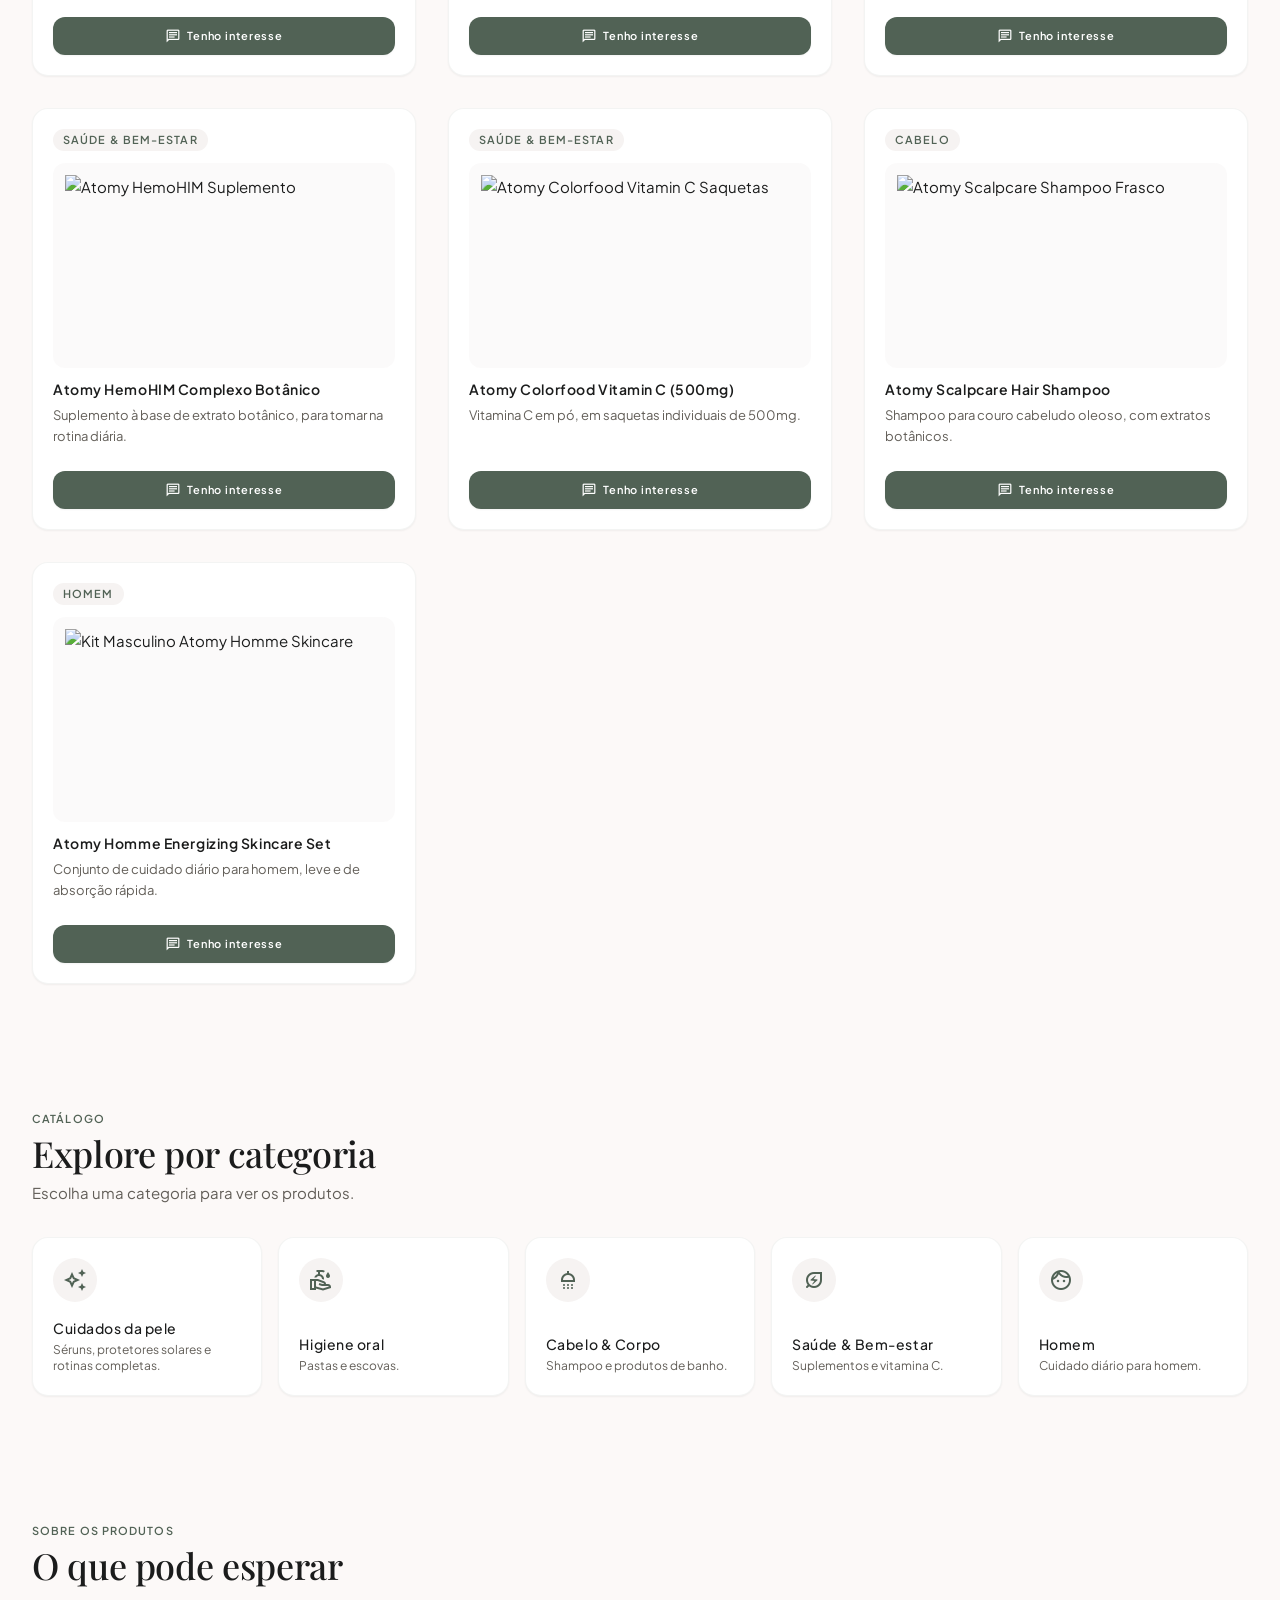
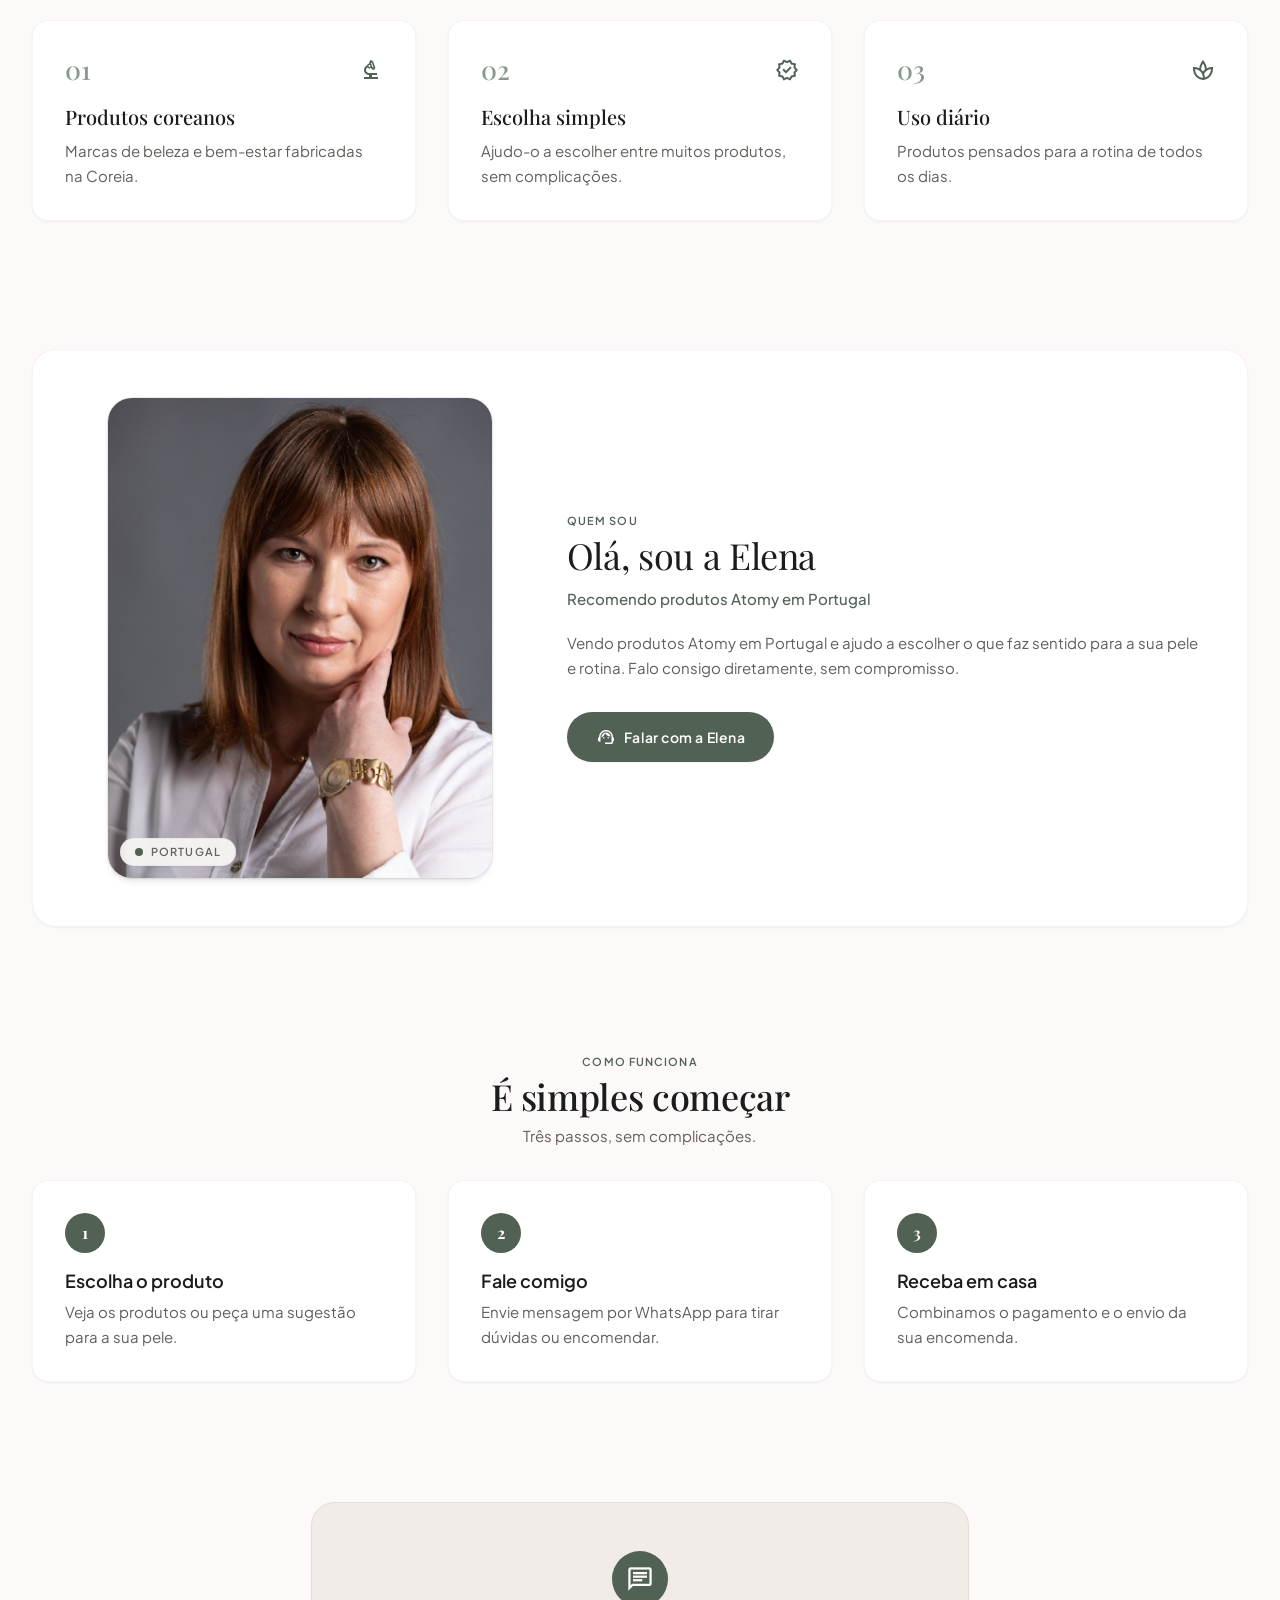
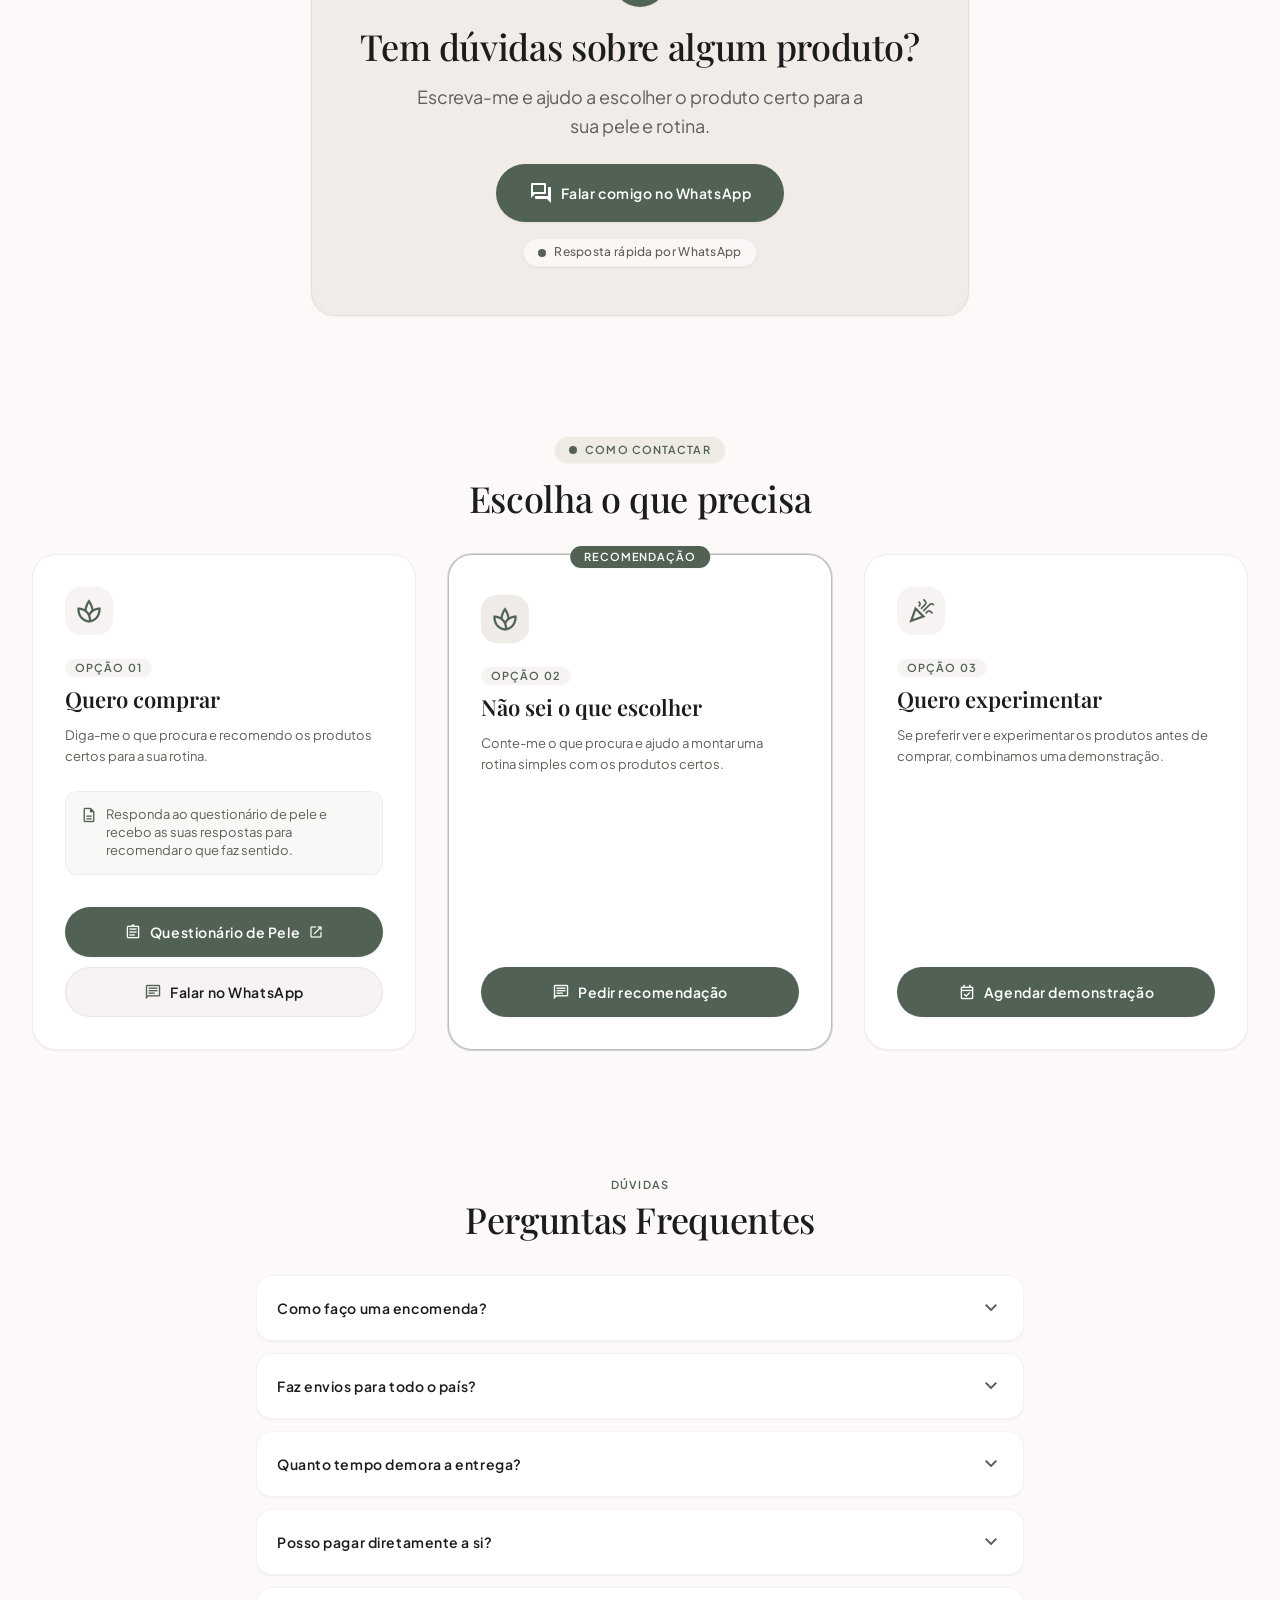
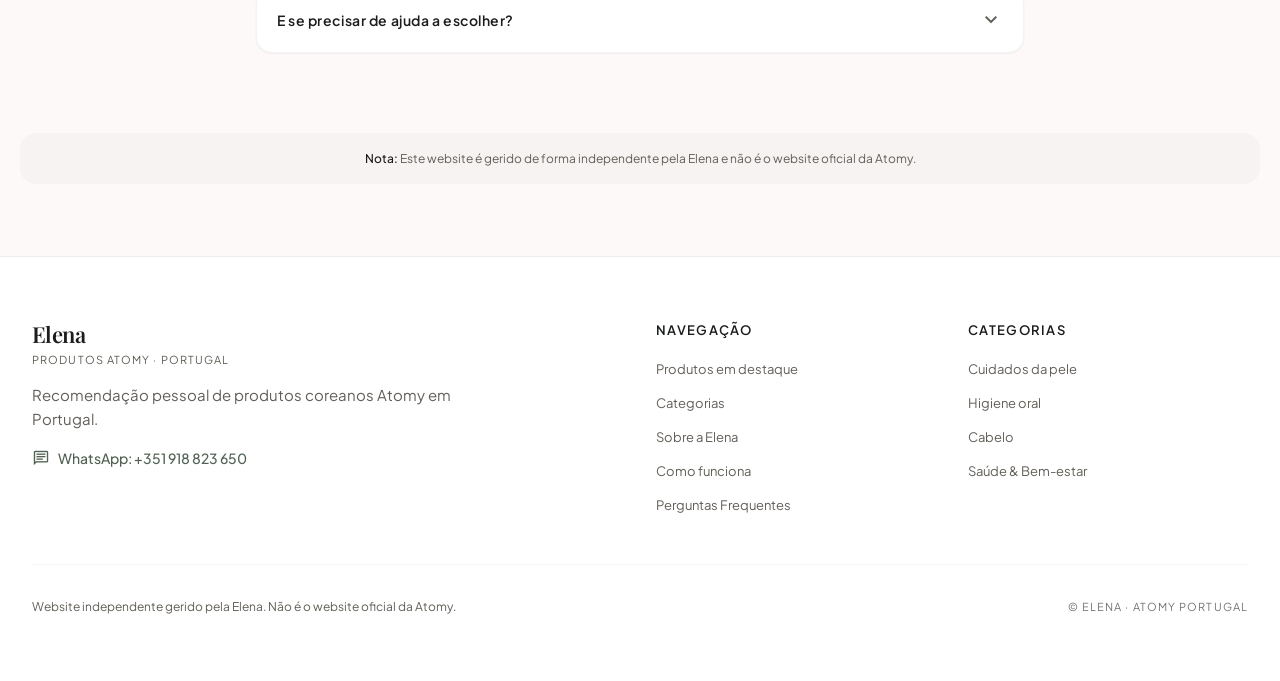
==== commit 82abc4da: "Update index.html and data.js for improved content clarity and SEO optimization" ====
--- a/index.html
+++ b/index.html
@@ -3,8 +3,8 @@
 <head>
   <meta charset="utf-8">
   <meta name="viewport" content="width=device-width, initial-scale=1.0, viewport-fit=cover">
-  <title>Elena · Distribuidora Independente Atomy Portugal</title>
-  <meta name="description" content="Produtos coreanos Atomy em Portugal: beleza, cuidado da pele, higiene oral e bem-estar com acompanhamento pessoal da Elena.">
+  <title>Elena · Produtos Atomy em Portugal</title>
+  <meta name="description" content="Produtos coreanos Atomy em Portugal, com recomendação pessoal da Elena.">
 
   <link rel="preconnect" href="https://fonts.googleapis.com">
   <link rel="preconnect" href="https://fonts.gstatic.com" crossorigin>
@@ -21,7 +21,7 @@
       <div class="brand">
         <div class="brand__text">
           <span class="brand__name">Elena</span>
-          <span class="brand__sub">Distribuidora Independente Atomy</span>
+          <span class="brand__sub">Produtos Atomy · Portugal</span>
         </div>
       </div>
 
@@ -55,12 +55,12 @@
           <div class="hero__content">
             <div class="badge badge--hero">
               <span class="badge__dot badge__dot--pulse"></span>
-              <span class="badge__text">Distribuidor Independente Atomy · Portugal</span>
+              <span class="badge__text">Produtos Atomy · Portugal</span>
             </div>
 
             <h1 class="hero__title">Produtos coreanos para beleza, cuidado e bem-estar</h1>
 
-            <p class="hero__lead">Descubra uma seleção cuidadosa dos melhores produtos Atomy em Portugal. Acompanhamento direto, personalizado e sem compromisso para transformar o seu autocuidado diário.</p>
+            <p class="hero__lead">Uma seleção de produtos Atomy disponíveis em Portugal, com recomendação pessoal para a sua rotina de cuidados.</p>
 
             <div class="hero__actions">
               <a class="btn btn--primary btn--block-sm" href="#produtos">
@@ -101,7 +101,7 @@
           <div>
             <span class="eyebrow">Rotina Equilibrada</span>
             <h2 class="section-title">Produtos em destaque</h2>
-            <p class="section-subtitle">Alguns dos produtos Atomy mais procurados e recomendados para a sua rotina diária.</p>
+            <p class="section-subtitle">Alguns produtos Atomy recomendados para a sua rotina.</p>
           </div>
           <div class="filters" role="group" aria-label="Filtrar produtos por categoria">
             <button class="chip is-active" data-filter="all" type="button">Todos</button>
@@ -119,9 +119,9 @@
       <!-- ===================== EXPLORE POR CATEGORIA ===================== -->
       <section class="section" id="categorias">
         <div class="section-header">
-          <span class="eyebrow">Catálogo Cuidado</span>
+          <span class="eyebrow">Catálogo</span>
           <h2 class="section-title">Explore por categoria</h2>
-          <p class="section-subtitle">Soluções completas para a sua rotina diária de saúde e bem-estar</p>
+          <p class="section-subtitle">Escolha uma categoria para ver os produtos.</p>
         </div>
 
         <div class="categories__grid" data-list="categories"></div>
@@ -130,9 +130,8 @@
       <!-- ===================== FILOSOFIA DE PRODUTO ===================== -->
       <section class="section">
         <div class="section-header">
-          <span class="eyebrow">Filosofia de Qualidade</span>
-          <h2 class="section-title">Mais do que uma rotina de cuidados</h2>
-          <p class="section-subtitle">Princípios orientadores da filosofia coreana de harmonia e bem-estar</p>
+          <span class="eyebrow">Sobre os produtos</span>
+          <h2 class="section-title">O que pode esperar</h2>
         </div>
 
         <div class="grid-3" data-list="philosophy"></div>
@@ -144,25 +143,21 @@
           <div class="about__grid">
             <div class="about__media-col">
               <div class="about__media">
-                <img class="about__img" alt="Elena - Distribuidora Independente Atomy" src="img/elena.png" loading="lazy" decoding="async">
+                <img class="about__img" alt="Elena" src="img/elena.png" loading="lazy" decoding="async">
                 <div class="about__caption">
                   <div class="badge badge--glass">
                     <span class="badge__dot"></span>
-                    <span class="badge__text">Distribuidora Oficial Portugal</span>
+                    <span class="badge__text">Portugal</span>
                   </div>
                 </div>
               </div>
             </div>
 
             <div class="about__content">
-              <span class="eyebrow">Consultora Pessoal</span>
+              <span class="eyebrow">Quem sou</span>
               <h2 class="about__name">Olá, sou a Elena</h2>
-              <span class="about__role">A sua consultora de confiança em Portugal</span>
-              <p class="about__bio">Sou distribuidora independente Atomy em Portugal. A minha missão é ajudá-lo(a) a conhecer os produtos coreanos mais adequados ao seu tipo de pele e rotina diária. Acompanho cada pessoa de forma personalizada, com empatia, escuta ativa e sem qualquer tipo de pressão ou compromisso.</p>
-
-              <div class="about__quote">
-                <p>«Acredito que o cuidado diário deve ser um momento de serenidade e bem-estar autêntico.»</p>
-              </div>
+              <span class="about__role">Recomendo produtos Atomy em Portugal</span>
+              <p class="about__bio">Vendo produtos Atomy em Portugal e ajudo a escolher o que faz sentido para a sua pele e rotina. Falo consigo diretamente, sem compromisso.</p>
 
               <div class="about__actions">
                 <a class="btn btn--primary btn--block-sm" data-wa="Olá Elena, gostaria de conversar consigo sobre os produtos Atomy." rel="noopener noreferrer" target="_blank">
@@ -178,9 +173,9 @@
       <!-- ===================== COMO FUNCIONA ===================== -->
       <section class="section" id="como-funciona">
         <div class="section-header section-header--center">
-          <span class="eyebrow">Apoio Personalizado</span>
+          <span class="eyebrow">Como funciona</span>
           <h2 class="section-title">É simples começar</h2>
-          <p class="section-subtitle">Sem complicações, com acompanhamento direto e individual em cada passo</p>
+          <p class="section-subtitle">Três passos, sem complicações.</p>
         </div>
 
         <div class="grid-3" data-list="steps"></div>
@@ -191,14 +186,14 @@
         <div class="cta-card">
           <div class="cta-card__icon"><span class="material-symbols-outlined icon icon--2xl">chat</span></div>
           <h2 class="cta-card__title">Tem dúvidas sobre algum produto?</h2>
-          <p class="cta-card__text">Fale diretamente comigo. Terei todo o gosto em ajudar a escolher o produto certo para as necessidades da sua pele e saúde.</p>
+          <p class="cta-card__text">Escreva-me e ajudo a escolher o produto certo para a sua pele e rotina.</p>
           <a class="btn btn--primary btn--lg btn--block-sm cta-card__action" data-wa="Olá Elena, tenho algumas dúvidas sobre os produtos Atomy." rel="noopener noreferrer" target="_blank">
             <span class="material-symbols-outlined icon icon--xl">forum</span>
             <span>Falar comigo no WhatsApp</span>
           </a>
           <div class="badge badge--glass">
             <span class="badge__dot"></span>
-            <span class="badge__text badge__text--plain">Tempo médio de resposta: menos de 2 horas</span>
+            <span class="badge__text badge__text--plain">Resposta rápida por WhatsApp</span>
           </div>
         </div>
       </section>
@@ -208,10 +203,9 @@
         <div class="section-header section-header--center">
           <div class="badge badge--heading badge--primary-text">
             <span class="badge__dot"></span>
-            <span class="badge__text">O Seu Caminho Connosco</span>
-          </div>
-          <h2 class="section-title">Como deseja conectar-se connosco?</h2>
-          <p class="section-subtitle">Seja para transformar a sua rotina de pele, construir o seu negócio independente ou experimentar os produtos em primeira mão, há um caminho feito à sua medida com acompanhamento dedicado da Elena.</p>
+            <span class="badge__text">Como contactar</span>
+          </div>
+          <h2 class="section-title">Escolha o que precisa</h2>
         </div>
 
         <div class="grid-3">
@@ -219,47 +213,42 @@
           <div class="path-card card">
             <div class="path-card__body">
               <div class="path-card__icon"><span class="material-symbols-outlined icon icon--2xl">spa</span></div>
-              <div class="path-card__label"><span>Caminho 01</span></div>
-              <h3 class="path-card__title">Quero ser cliente</h3>
-              <p class="path-card__desc">Descubra produtos coreanos premium para a sua rotina com aconselhamento personalizado, fórmulas puras e benefícios diretos.</p>
+              <div class="path-card__label"><span>Opção 01</span></div>
+              <h3 class="path-card__title">Quero comprar</h3>
+              <p class="path-card__desc">Diga-me o que procura e recomendo os produtos certos para a sua rotina.</p>
               <div class="path-card__note">
                 <p>
                   <span class="material-symbols-outlined icon icon--md icon--primary">description</span>
-                  <span>Faça a sua avaliação personalizada no nosso formulário e receba a sua rotina coreana recomendada pela Elena.</span>
+                  <span>Responda ao questionário de pele e recebo as suas respostas para recomendar o que faz sentido.</span>
                 </p>
               </div>
             </div>
             <div class="path-card__actions">
               <a class="btn btn--primary btn--block" href="https://docs.google.com/forms/d/e/1FAIpQLSf6engnh0fewnN0V7FlBbO9dxhaHpAmWq1UK7JElDX5TDmpHg/viewform?usp=dialog" rel="noopener noreferrer" target="_blank">
                 <span class="material-symbols-outlined icon icon--md">assignment</span>
-                <span>Preencher Avaliação de Pele</span>
+                <span>Questionário de Pele</span>
                 <span class="material-symbols-outlined icon icon--sm">open_in_new</span>
               </a>
-              <a class="btn btn--soft btn--block" data-wa="Olá Elena, gostaria de tirar dúvidas sobre a avaliação de pele e produtos Atomy." rel="noopener noreferrer" target="_blank">
+              <a class="btn btn--soft btn--block" data-wa="Olá Elena, gostaria de tirar dúvidas sobre os produtos Atomy." rel="noopener noreferrer" target="_blank">
                 <span class="material-symbols-outlined icon icon--md icon--primary">chat</span>
-                <span>Tirar dúvidas no WhatsApp</span>
+                <span>Falar no WhatsApp</span>
               </a>
             </div>
           </div>
 
           <!-- Caminho 02 -->
           <div class="path-card path-card--featured card">
-            <div class="path-card__ribbon"><span>Oportunidade &amp; Mentoria</span></div>
+            <div class="path-card__ribbon"><span>Recomendação</span></div>
             <div class="path-card__body">
-              <div class="path-card__icon"><span class="material-symbols-outlined icon icon--2xl">storefront</span></div>
-              <div class="path-card__label"><span>Caminho 02</span></div>
-              <h3 class="path-card__title">Quero iniciar o meu negócio</h3>
-              <p class="path-card__desc">Torne-se distribuidor(a) independente Atomy. Empreenda com produtos de alta rotação e prestígio, sem investimento inicial obrigatório e com acompanhamento direto da Elena.</p>
-              <ul class="path-card__list">
-                <li><span class="material-symbols-outlined icon icon--md icon--primary">check_circle</span><span>Sem taxas de adesão ou compras forçadas</span></li>
-                <li><span class="material-symbols-outlined icon icon--md icon--primary">check_circle</span><span>Mentoria individual e materiais em português</span></li>
-                <li><span class="material-symbols-outlined icon icon--md icon--primary">check_circle</span><span>Envio oficial direto para clientes em toda a Europa</span></li>
-              </ul>
+              <div class="path-card__icon"><span class="material-symbols-outlined icon icon--2xl">spa</span></div>
+              <div class="path-card__label"><span>Opção 02</span></div>
+              <h3 class="path-card__title">Não sei o que escolher</h3>
+              <p class="path-card__desc">Conte-me o que procura e ajudo a montar uma rotina simples com os produtos certos.</p>
             </div>
             <div class="path-card__actions">
-              <a class="btn btn--primary btn--block" data-wa="Olá Elena, tenho interesse em saber como iniciar o meu negócio como parceiro(a) independente Atomy." rel="noopener noreferrer" target="_blank">
-                <span class="material-symbols-outlined icon icon--md">work</span>
-                <span>Saber como ser parceiro(a)</span>
+              <a class="btn btn--primary btn--block" data-wa="Olá Elena, não sei bem o que escolher. Pode ajudar-me a decidir?" rel="noopener noreferrer" target="_blank">
+                <span class="material-symbols-outlined icon icon--md">chat</span>
+                <span>Pedir recomendação</span>
               </a>
             </div>
           </div>
@@ -268,20 +257,14 @@
           <div class="path-card card">
             <div class="path-card__body">
               <div class="path-card__icon"><span class="material-symbols-outlined icon icon--2xl">celebration</span></div>
-              <div class="path-card__label"><span>Caminho 03</span></div>
-              <h3 class="path-card__title">Demonstração e prova de produtos</h3>
-              <p class="path-card__desc">Experimente as texturas ricas, fragrâncias subtis e a eficácia imediata dos cosméticos e cuidados coreanos Atomy numa sessão presencial ou online sem compromisso.</p>
-              <div class="path-card__note">
-                <p>
-                  <span class="material-symbols-outlined icon icon--md icon--primary">volunteer_activism</span>
-                  <span>Sessões individuais ou pequenos grupos de amigas em Portugal.</span>
-                </p>
-              </div>
+              <div class="path-card__label"><span>Opção 03</span></div>
+              <h3 class="path-card__title">Quero experimentar</h3>
+              <p class="path-card__desc">Se preferir ver e experimentar os produtos antes de comprar, combinamos uma demonstração.</p>
             </div>
             <div class="path-card__actions">
-              <a class="btn btn--primary btn--block" data-wa="Olá Elena, gostaria de agendar uma demonstração/prova de produtos Atomy." rel="noopener noreferrer" target="_blank">
+              <a class="btn btn--primary btn--block" data-wa="Olá Elena, gostaria de agendar uma demonstração dos produtos Atomy." rel="noopener noreferrer" target="_blank">
                 <span class="material-symbols-outlined icon icon--md">event_available</span>
-                <span>Agendar demonstração / prova</span>
+                <span>Agendar demonstração</span>
               </a>
             </div>
           </div>
@@ -292,7 +275,7 @@
       <section class="section section--faq" id="faq">
         <div class="faq-inner">
           <div class="section-header section-header--center">
-            <span class="eyebrow">Tire as suas Dúvidas</span>
+            <span class="eyebrow">Dúvidas</span>
             <h2 class="section-title">Perguntas Frequentes</h2>
           </div>
 
@@ -304,7 +287,7 @@
       <!-- ===================== NOTA LEGAL ===================== -->
       <section class="section--disclaimer">
         <div class="disclaimer">
-          <p><strong>Nota informativa:</strong> Elena é Distribuidora Independente Atomy (Portugal). Este website é gerido de forma independente e tem finalidade exclusivamente informativa e de contacto pessoal, não constituindo o website corporativo oficial da Atomy.</p>
+          <p><strong>Nota:</strong> Este website é gerido de forma independente pela Elena e não é o website oficial da Atomy.</p>
         </div>
       </section>
 
@@ -316,8 +299,8 @@
         <div class="footer__grid">
           <div class="footer__brand">
             <span class="footer__name">Elena</span>
-            <span class="footer__tag">Distribuidora Independente Atomy · Portugal</span>
-            <p class="footer__about">Consultoria dedicada e personalizada sobre a linha de cosméticos botânicos, higiene oral e suplementos coreanos Atomy.</p>
+            <span class="footer__tag">Produtos Atomy · Portugal</span>
+            <p class="footer__about">Recomendação pessoal de produtos coreanos Atomy em Portugal.</p>
             <a class="footer__whatsapp" data-wa rel="noopener noreferrer" target="_blank">
               <span class="material-symbols-outlined icon icon--md">chat</span>
               <span>WhatsApp: <span data-phone></span></span>
@@ -330,7 +313,7 @@
               <li><a href="#produtos">Produtos em destaque</a></li>
               <li><a href="#categorias">Categorias</a></li>
               <li><a href="#sobre">Sobre a Elena</a></li>
-              <li><a href="#como-funciona">Como encomendar</a></li>
+              <li><a href="#como-funciona">Como funciona</a></li>
               <li><a href="#faq">Perguntas Frequentes</a></li>
             </ul>
           </div>
@@ -347,7 +330,7 @@
         </div>
 
         <div class="footer__bottom">
-          <p class="footer__legal">Este website é gerido de forma independente por Elena, Distribuidora Independente Atomy em Portugal, e não constitui o website oficial corporativo da Atomy Co., Ltd.</p>
+          <p class="footer__legal">Website independente gerido pela Elena. Não é o website oficial da Atomy.</p>
           <p class="footer__copyright">© Elena · Atomy Portugal</p>
         </div>
       </div>
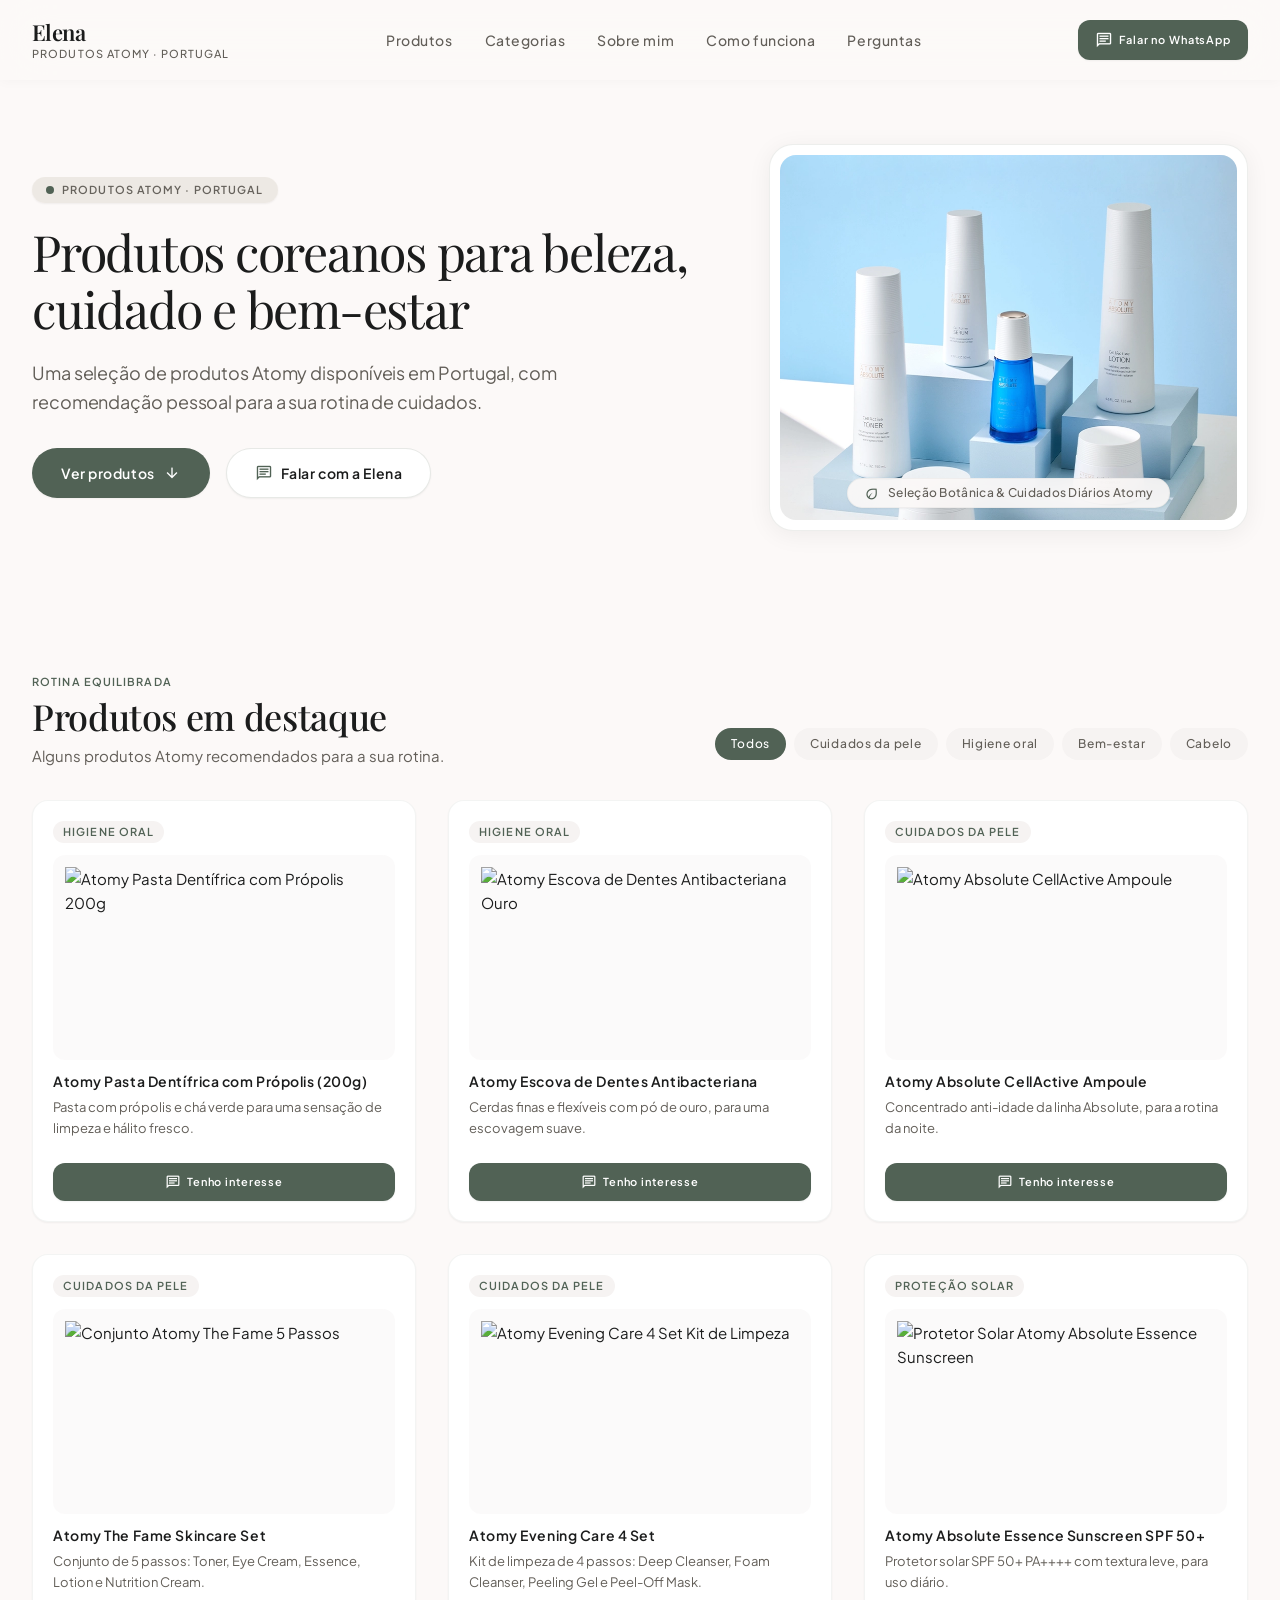
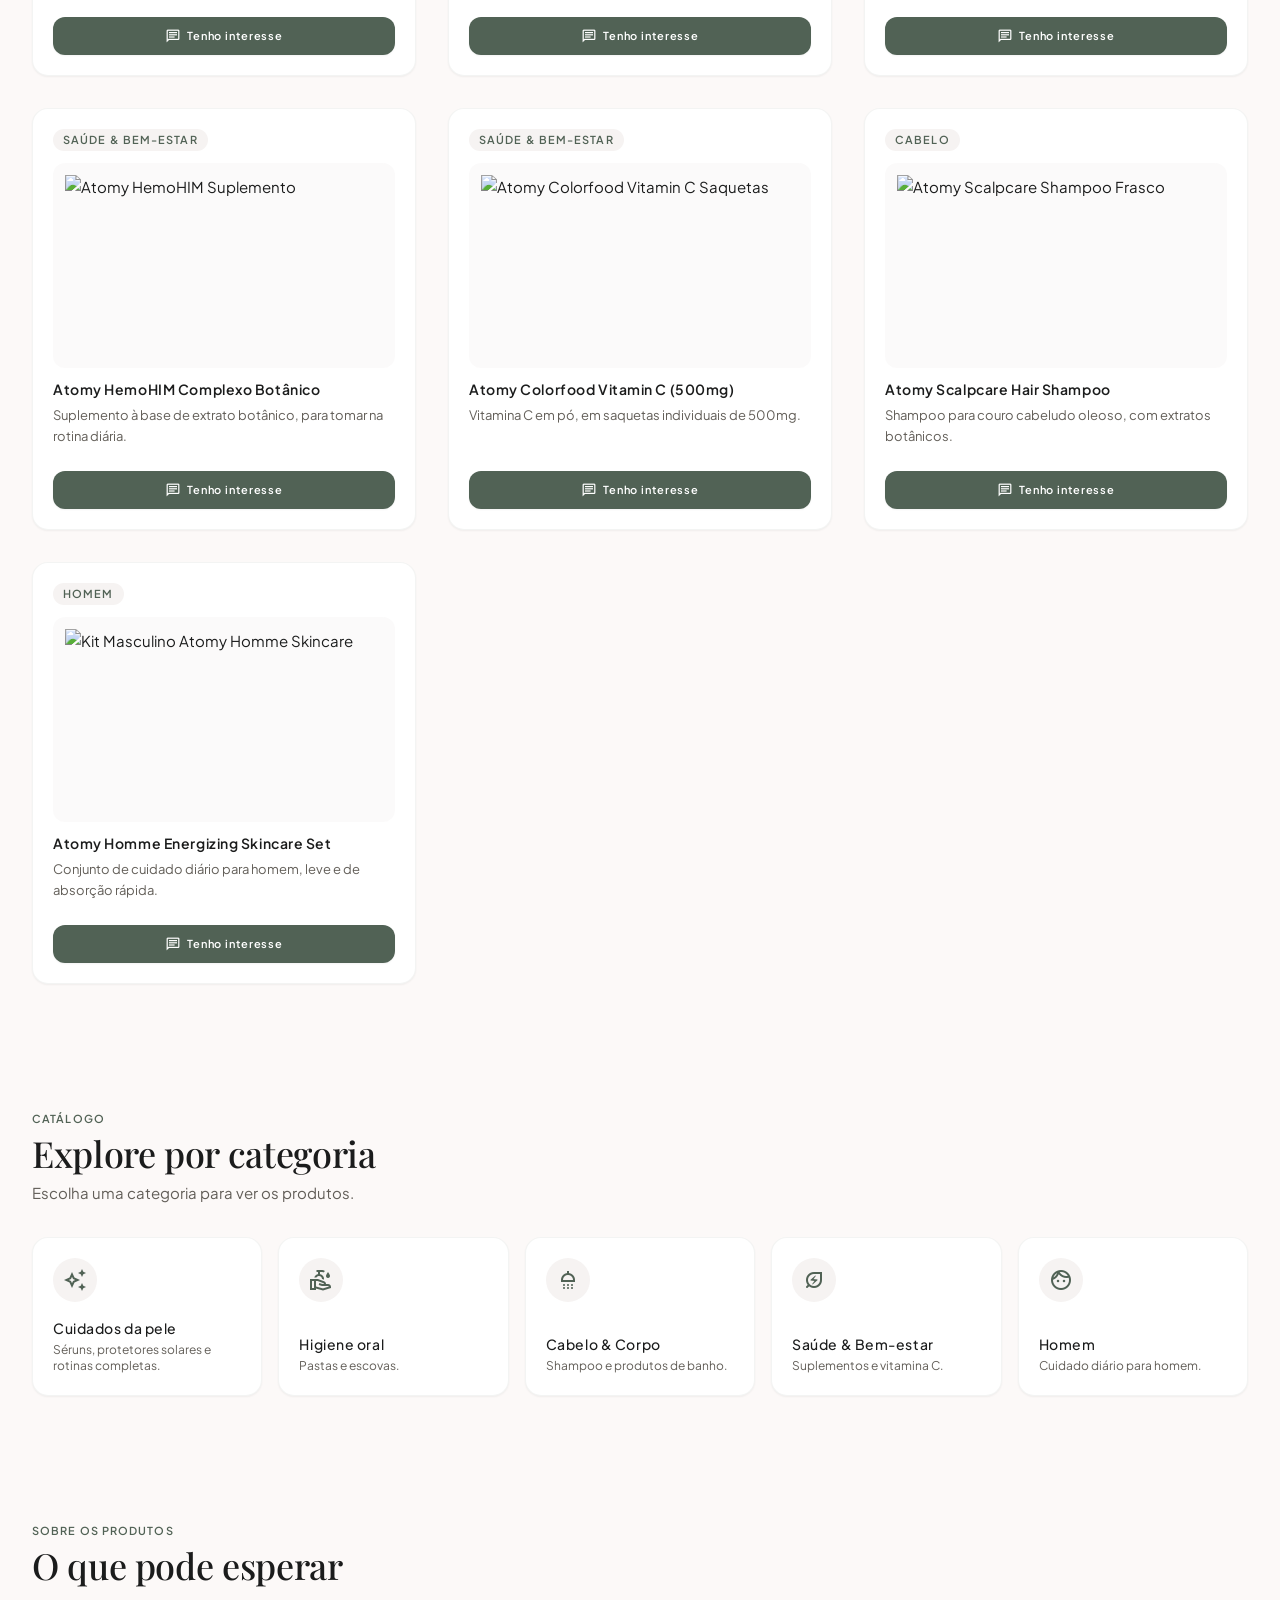
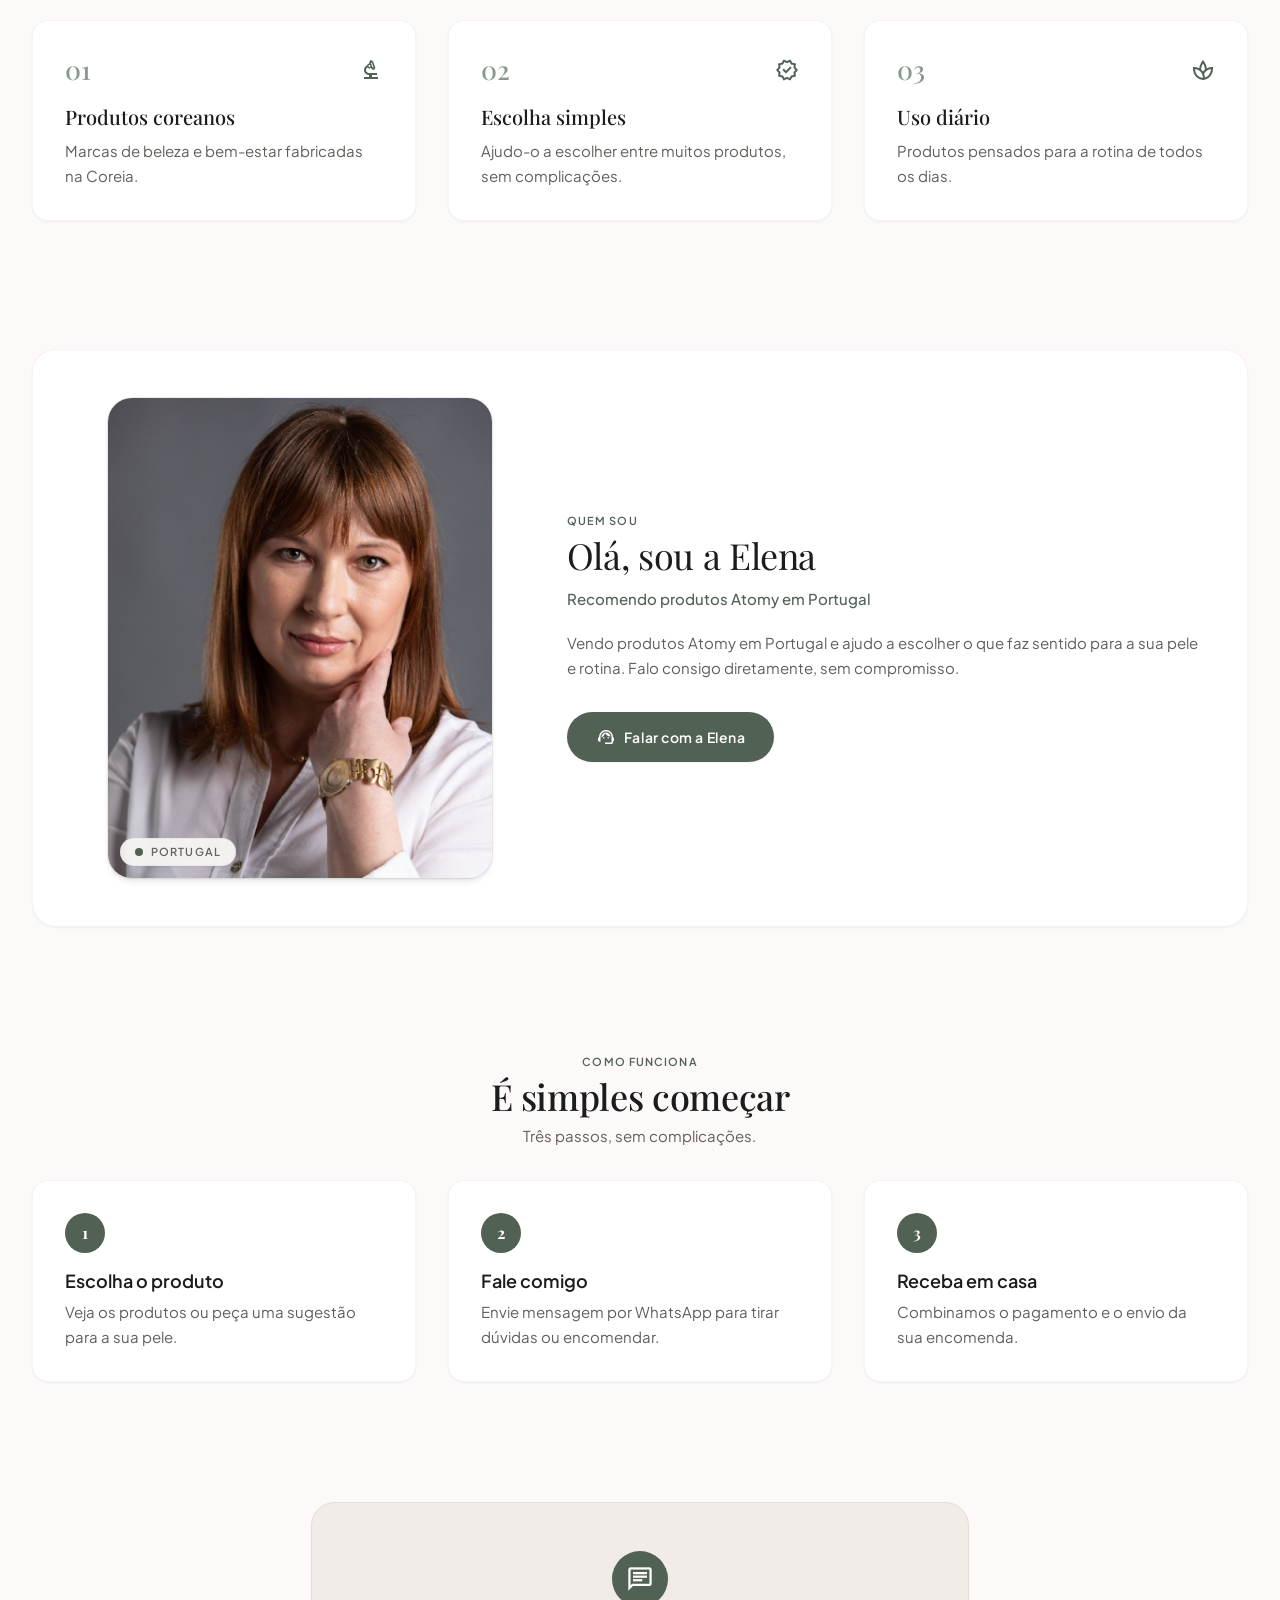
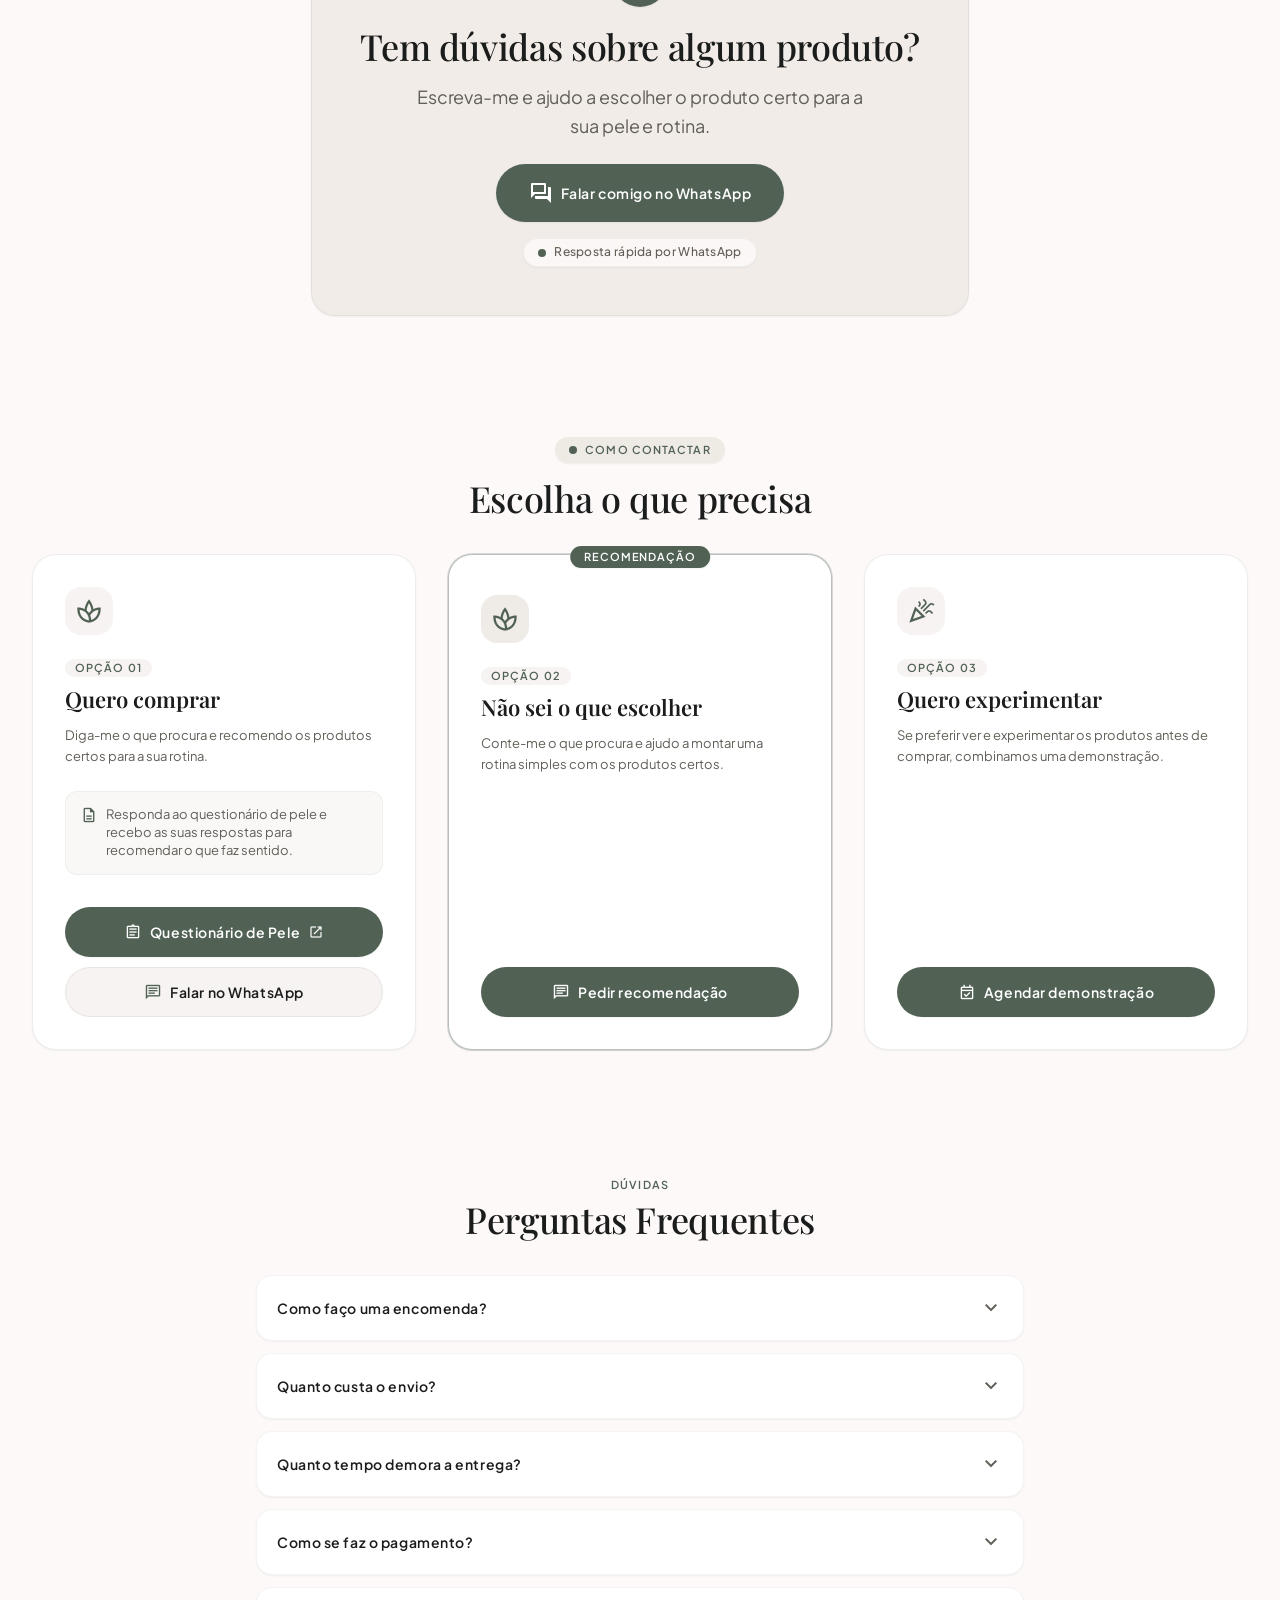
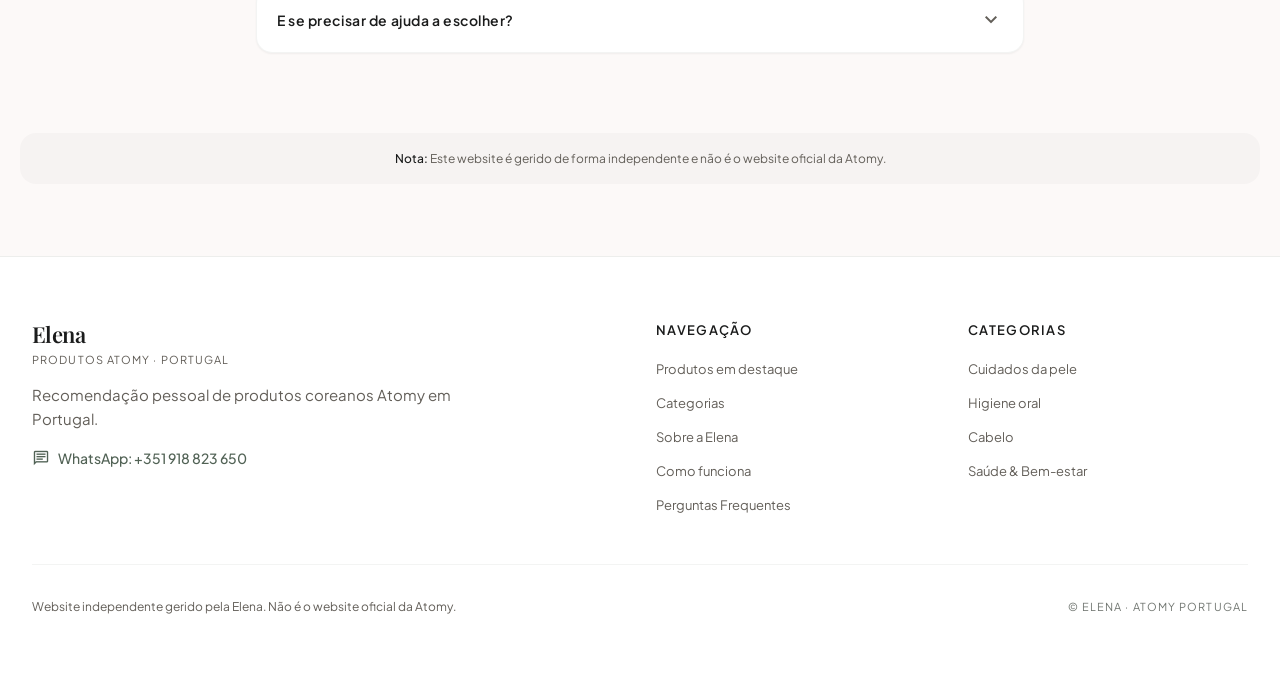
==== commit 486ac983: "Refactor disclaimer and update FAQs for clarity and improved user understanding" ====
--- a/index.html
+++ b/index.html
@@ -287,7 +287,7 @@
       <!-- ===================== NOTA LEGAL ===================== -->
       <section class="section--disclaimer">
         <div class="disclaimer">
-          <p><strong>Nota:</strong> Este website é gerido de forma independente pela Elena e não é o website oficial da Atomy.</p>
+          <p><strong>Nota:</strong> Este website é gerido de forma independente e não é o website oficial da Atomy.</p>
         </div>
       </section>
 
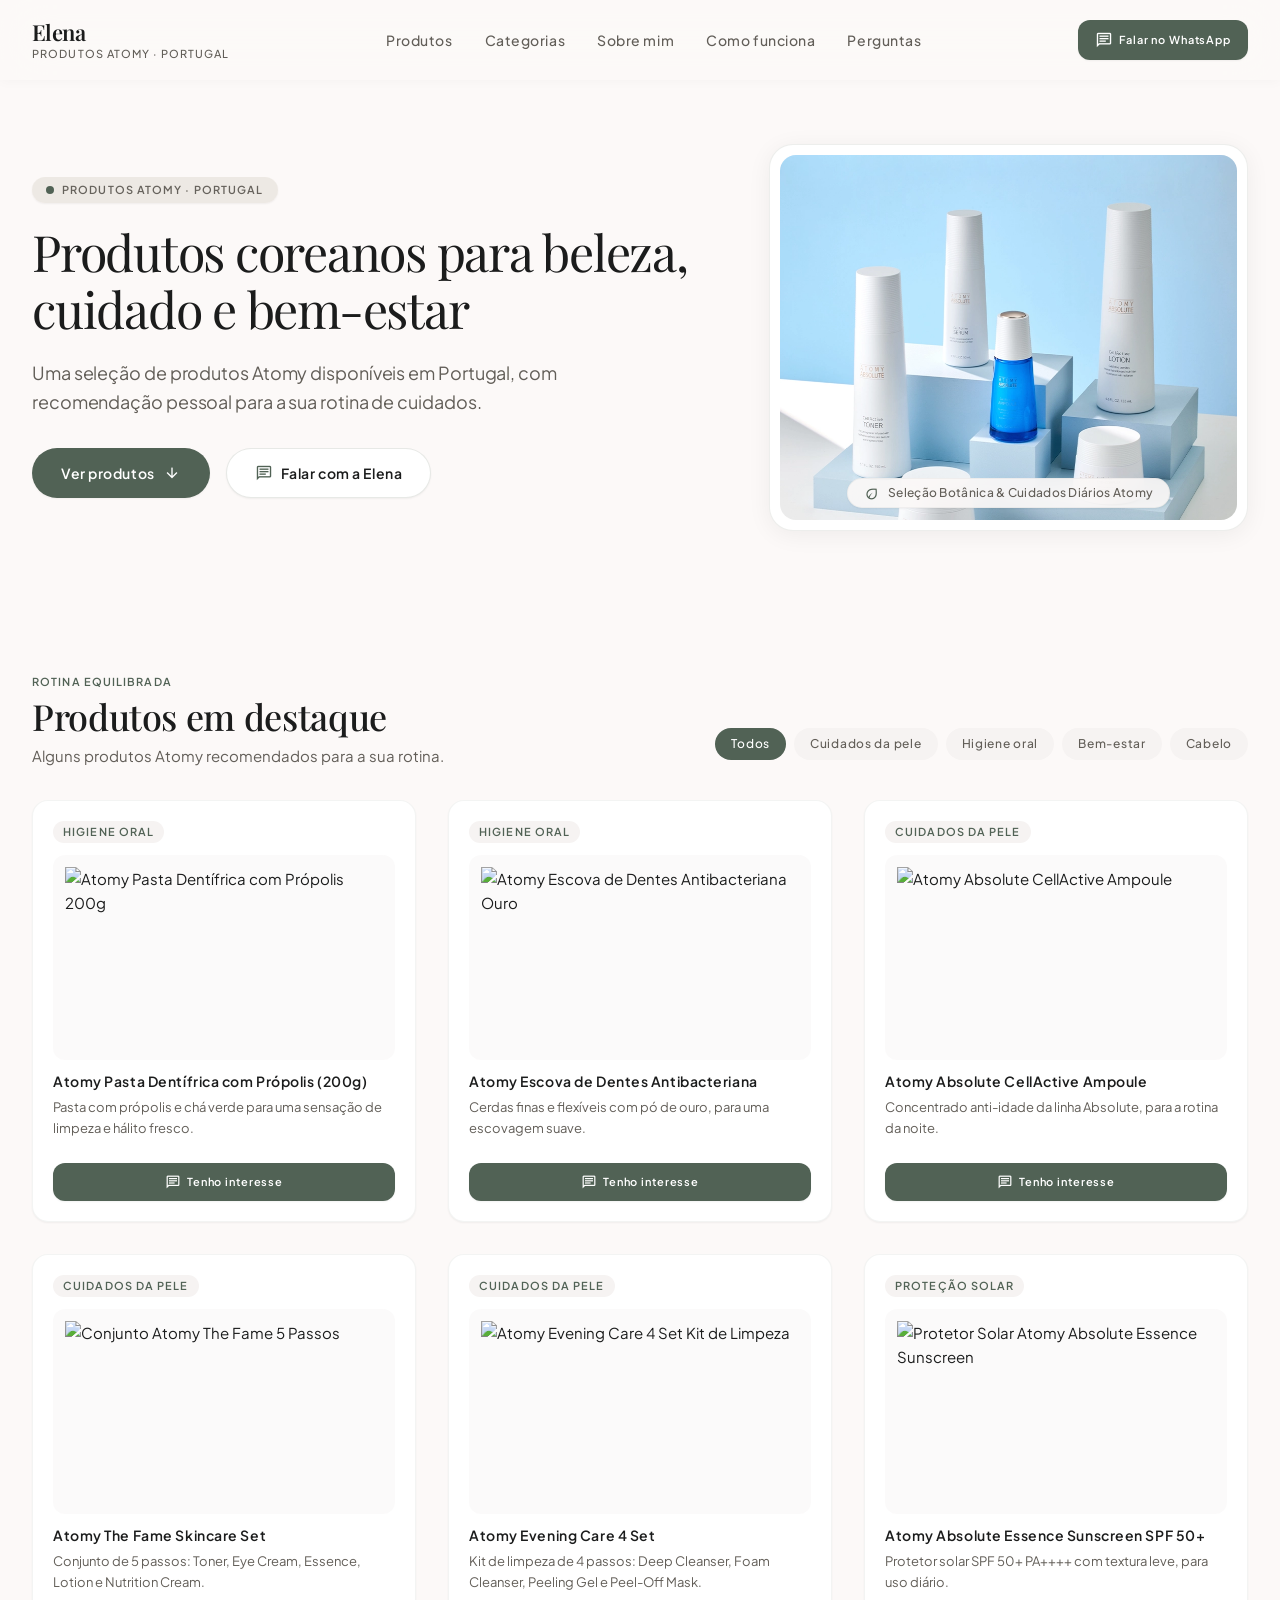
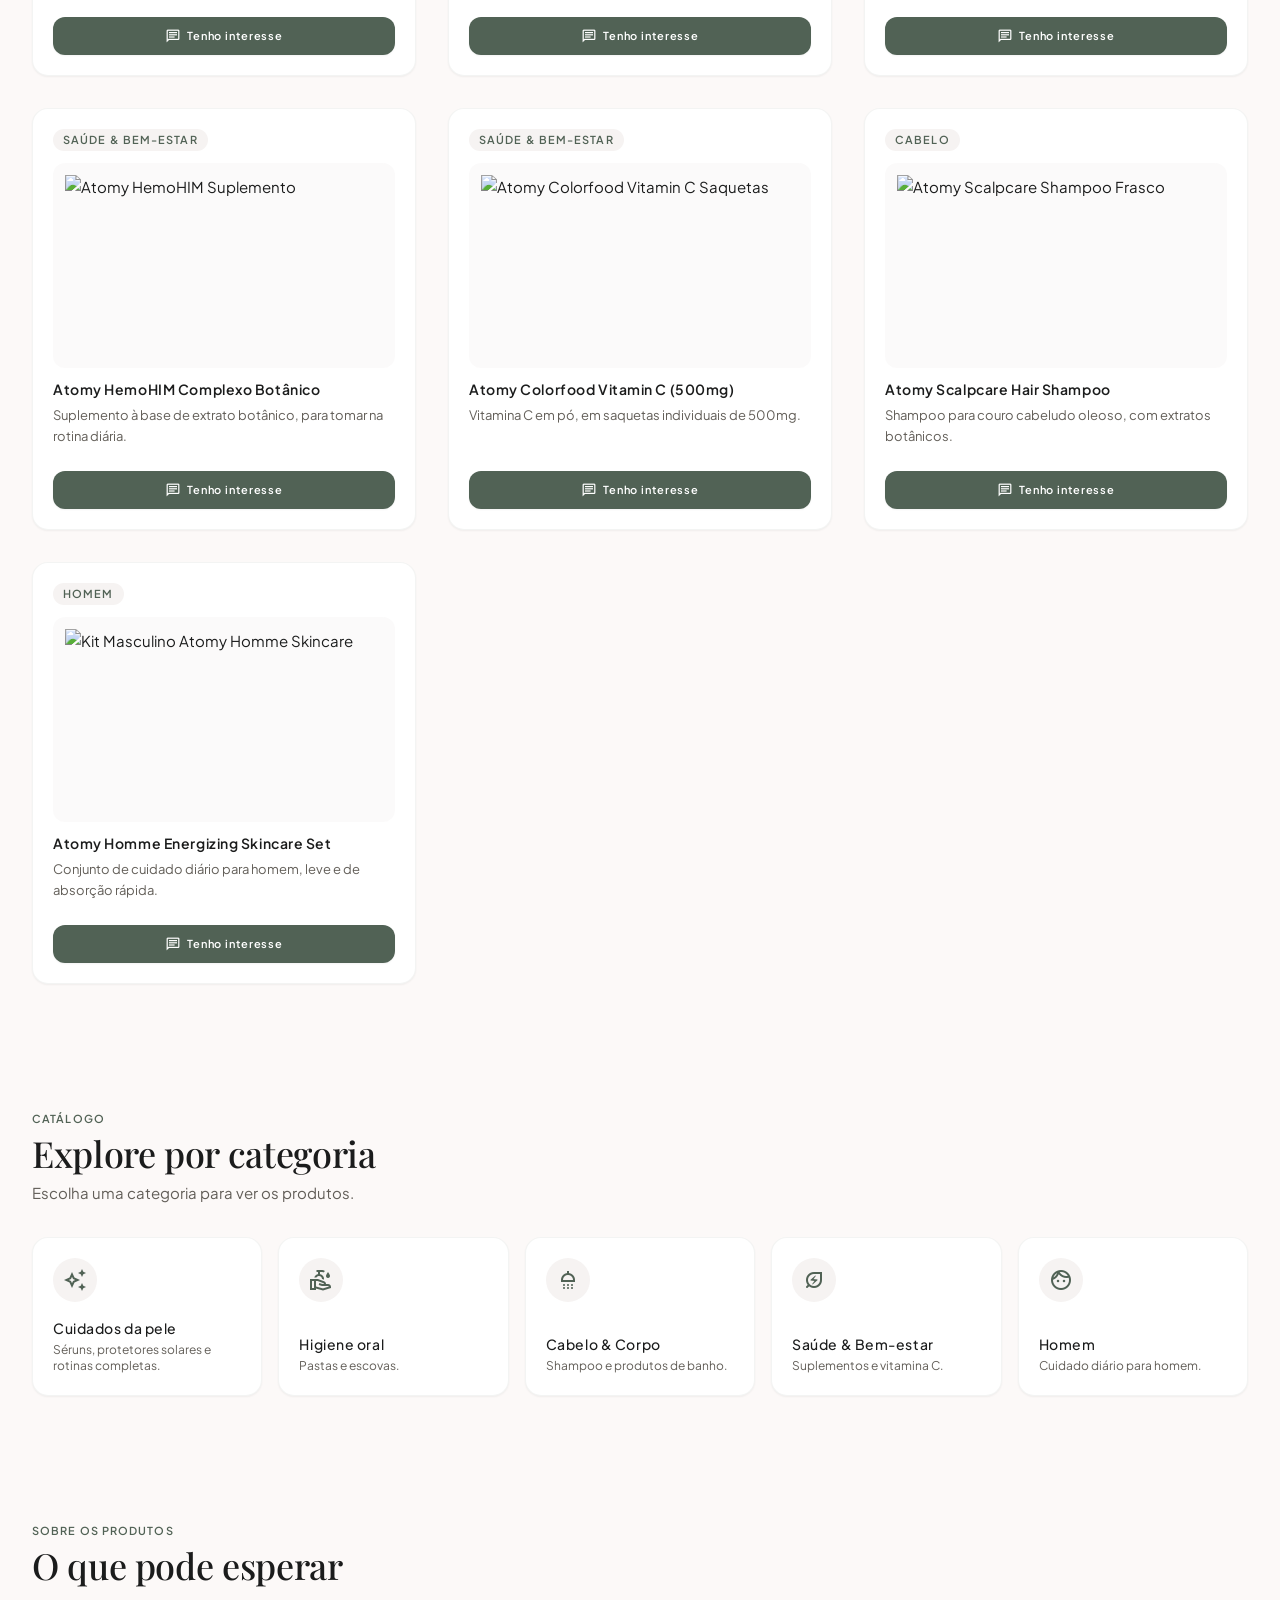
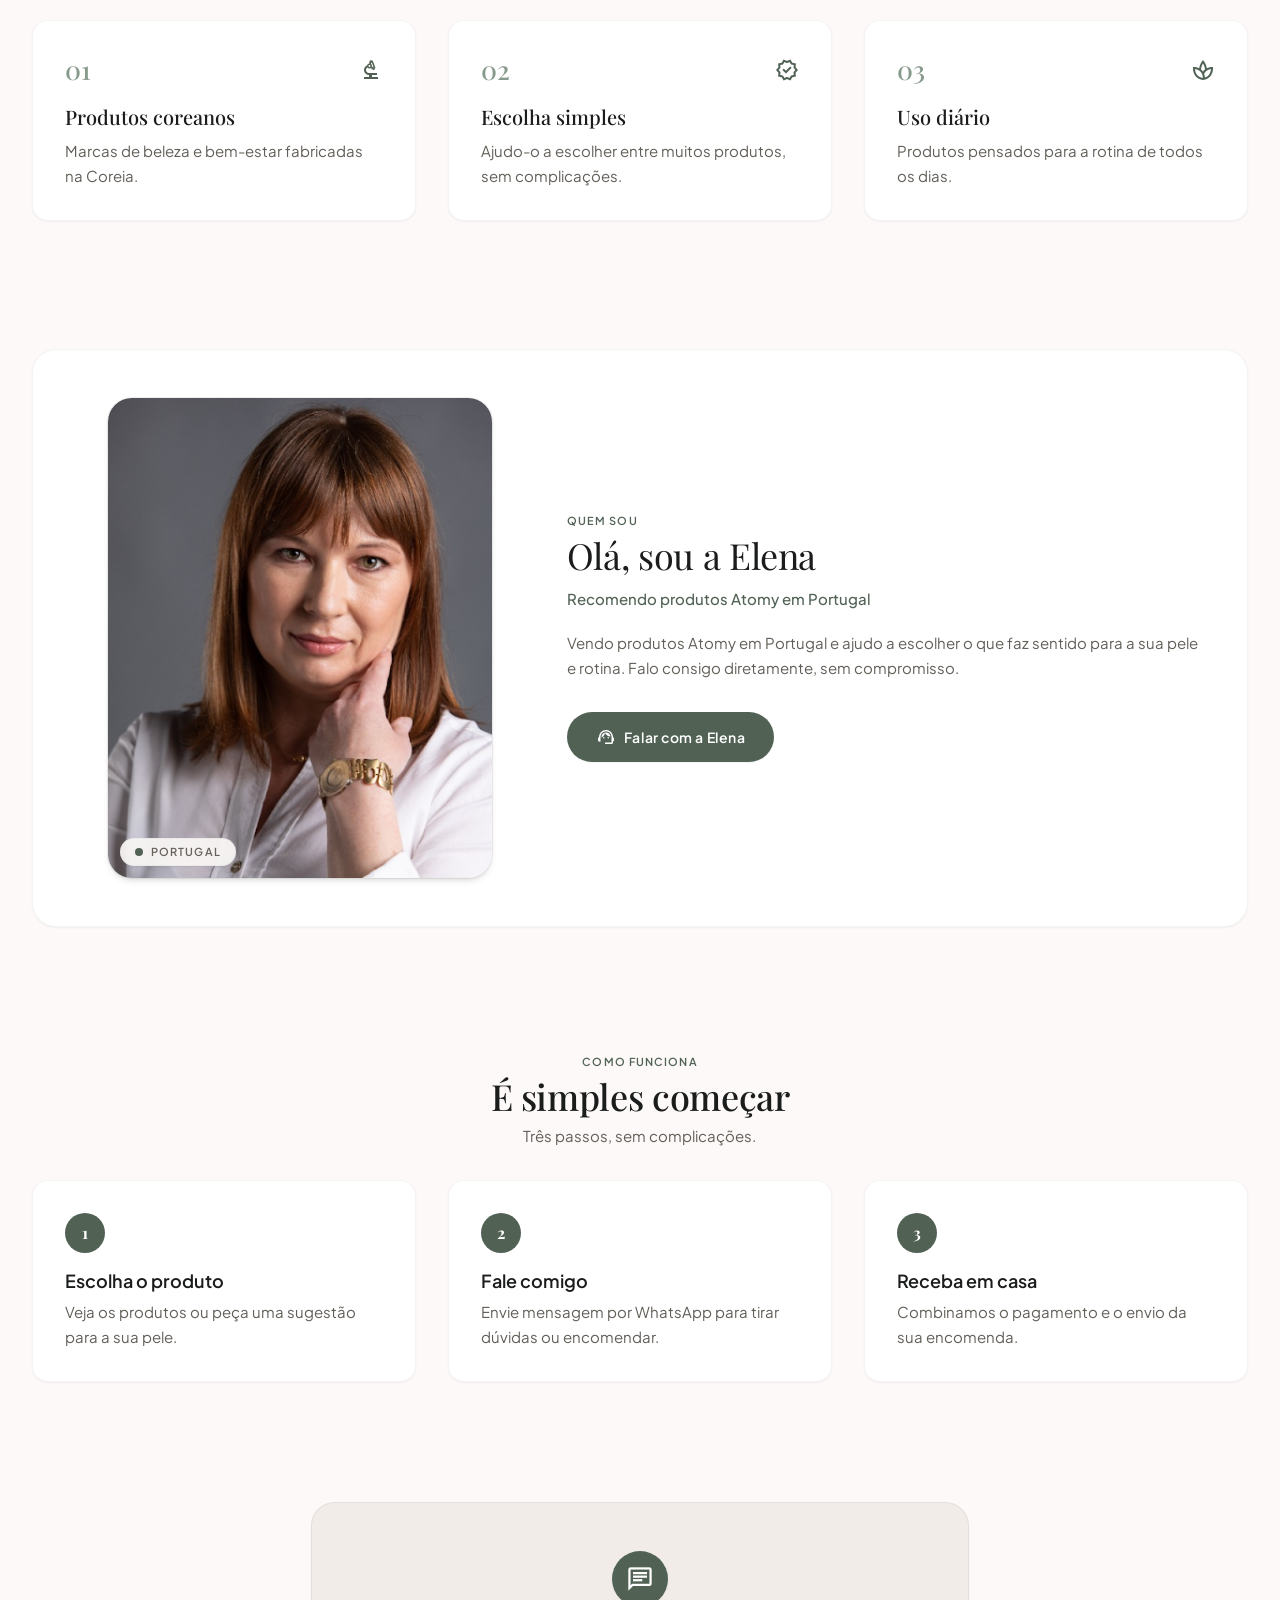
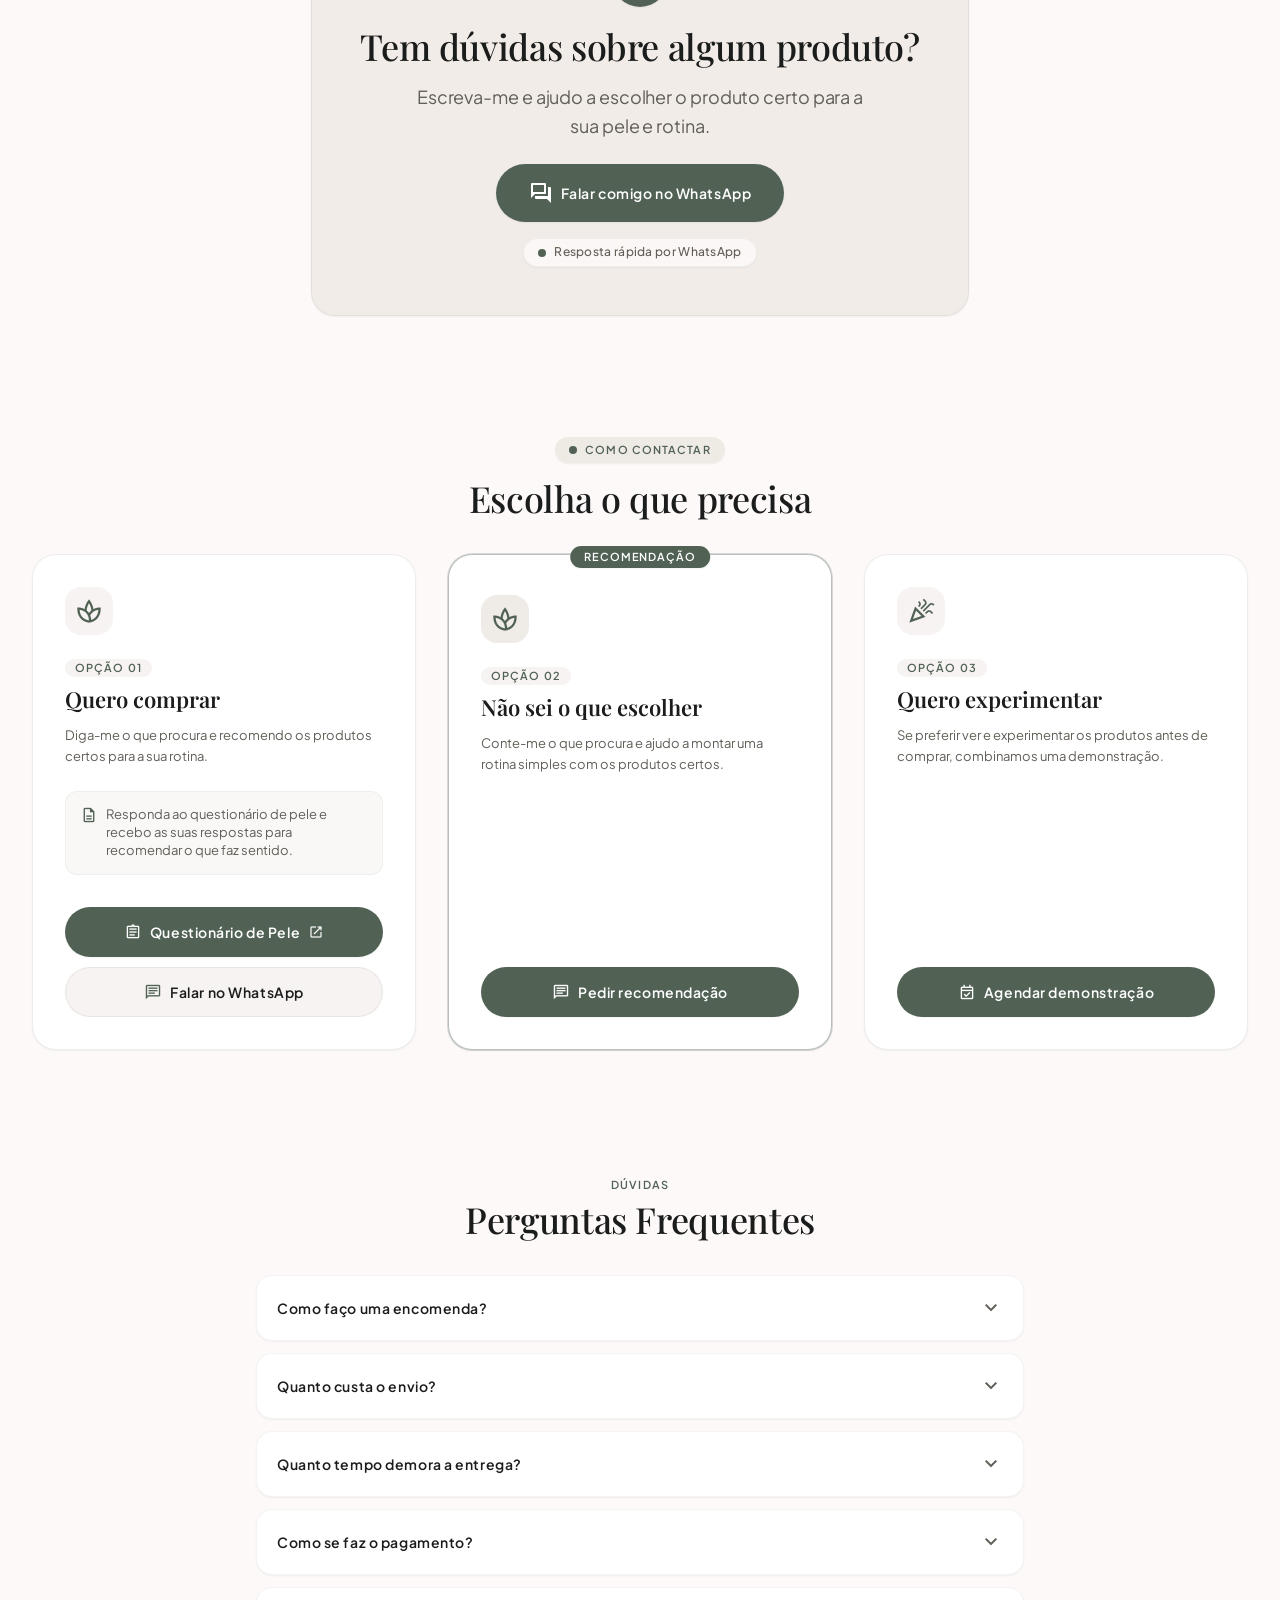
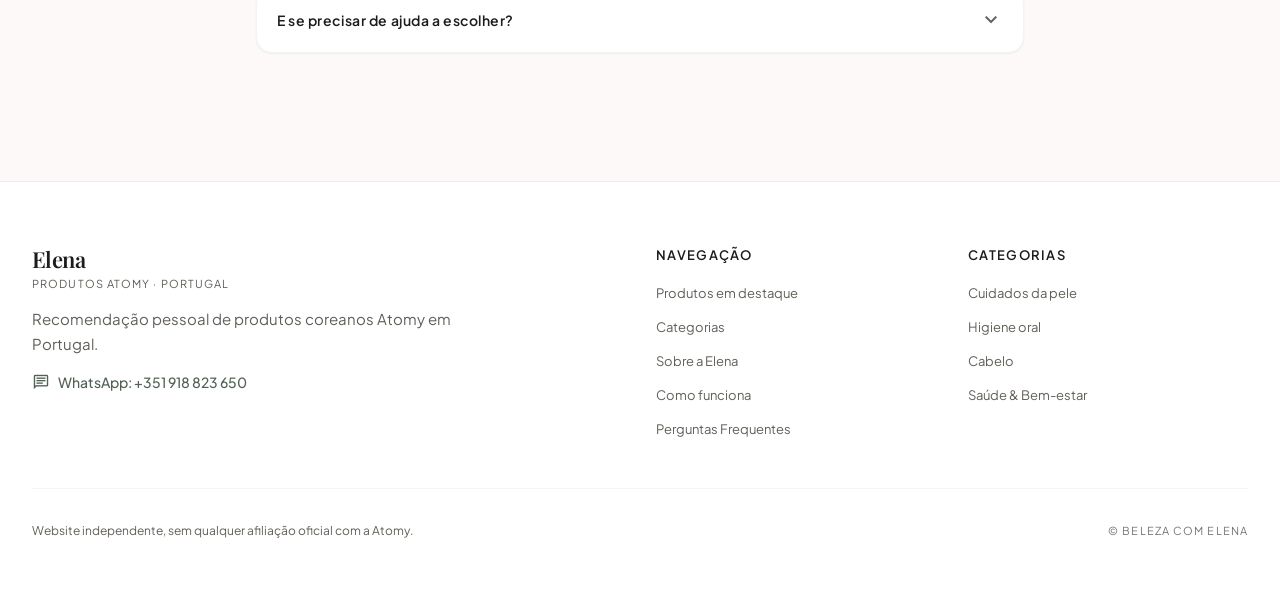
==== commit 149a854e: "Refactor styles and update HTML for improved accessibility and clarity" ====
--- a/index.html
+++ b/index.html
@@ -284,13 +284,6 @@
         </div>
       </section>
 
-      <!-- ===================== NOTA LEGAL ===================== -->
-      <section class="section--disclaimer">
-        <div class="disclaimer">
-          <p><strong>Nota:</strong> Este website é gerido de forma independente e não é o website oficial da Atomy.</p>
-        </div>
-      </section>
-
     </div>
 
     <!-- ===================== FOOTER ===================== -->
@@ -330,8 +323,8 @@
         </div>
 
         <div class="footer__bottom">
-          <p class="footer__legal">Website independente gerido pela Elena. Não é o website oficial da Atomy.</p>
-          <p class="footer__copyright">© Elena · Atomy Portugal</p>
+          <p class="footer__legal">Website independente, sem qualquer afiliação oficial com a Atomy.</p>
+          <p class="footer__copyright">© Beleza com Elena</p>
         </div>
       </div>
     </footer>
--- a/css/styles.css
+++ b/css/styles.css
@@ -191,16 +191,6 @@
 :focus-visible {
   outline: 2px solid var(--primary);
   outline-offset: 2px;
-}
-
-@media (prefers-reduced-motion: reduce) {
-  *,
-  *::before,
-  *::after {
-    animation-duration: 0.001ms !important;
-    animation-iteration-count: 1 !important;
-    transition-duration: 0.001ms !important;
-  }
 }
 
 /* ==========================================================================
@@ -365,11 +355,7 @@
     line-height: 20px;
     font-weight: 500;
     letter-spacing: 0.04em;
-    opacity: 0;
-    transform: translateY(-0.5rem);
-    transition: color var(--duration-fast) var(--ease-soft),
-      opacity var(--duration-panel) var(--ease-soft),
-      transform var(--duration-panel) var(--ease-soft);
+    transition: color var(--duration-fast) var(--ease-soft);
 
     &:last-child {
       border-bottom: 0;
@@ -383,19 +369,6 @@
       color: var(--primary);
       font-weight: 600;
     }
-  }
-
-  @media (max-width: 767.98px) {
-    &.is-open .site-nav__link {
-      opacity: 1;
-      transform: translateY(0);
-    }
-
-    &.is-open .site-nav__link:nth-child(1) { transition-delay: 0.06s; }
-    &.is-open .site-nav__link:nth-child(2) { transition-delay: 0.12s; }
-    &.is-open .site-nav__link:nth-child(3) { transition-delay: 0.18s; }
-    &.is-open .site-nav__link:nth-child(4) { transition-delay: 0.24s; }
-    &.is-open .site-nav__link:nth-child(5) { transition-delay: 0.3s; }
   }
 
   @media (min-width: 768px) {
